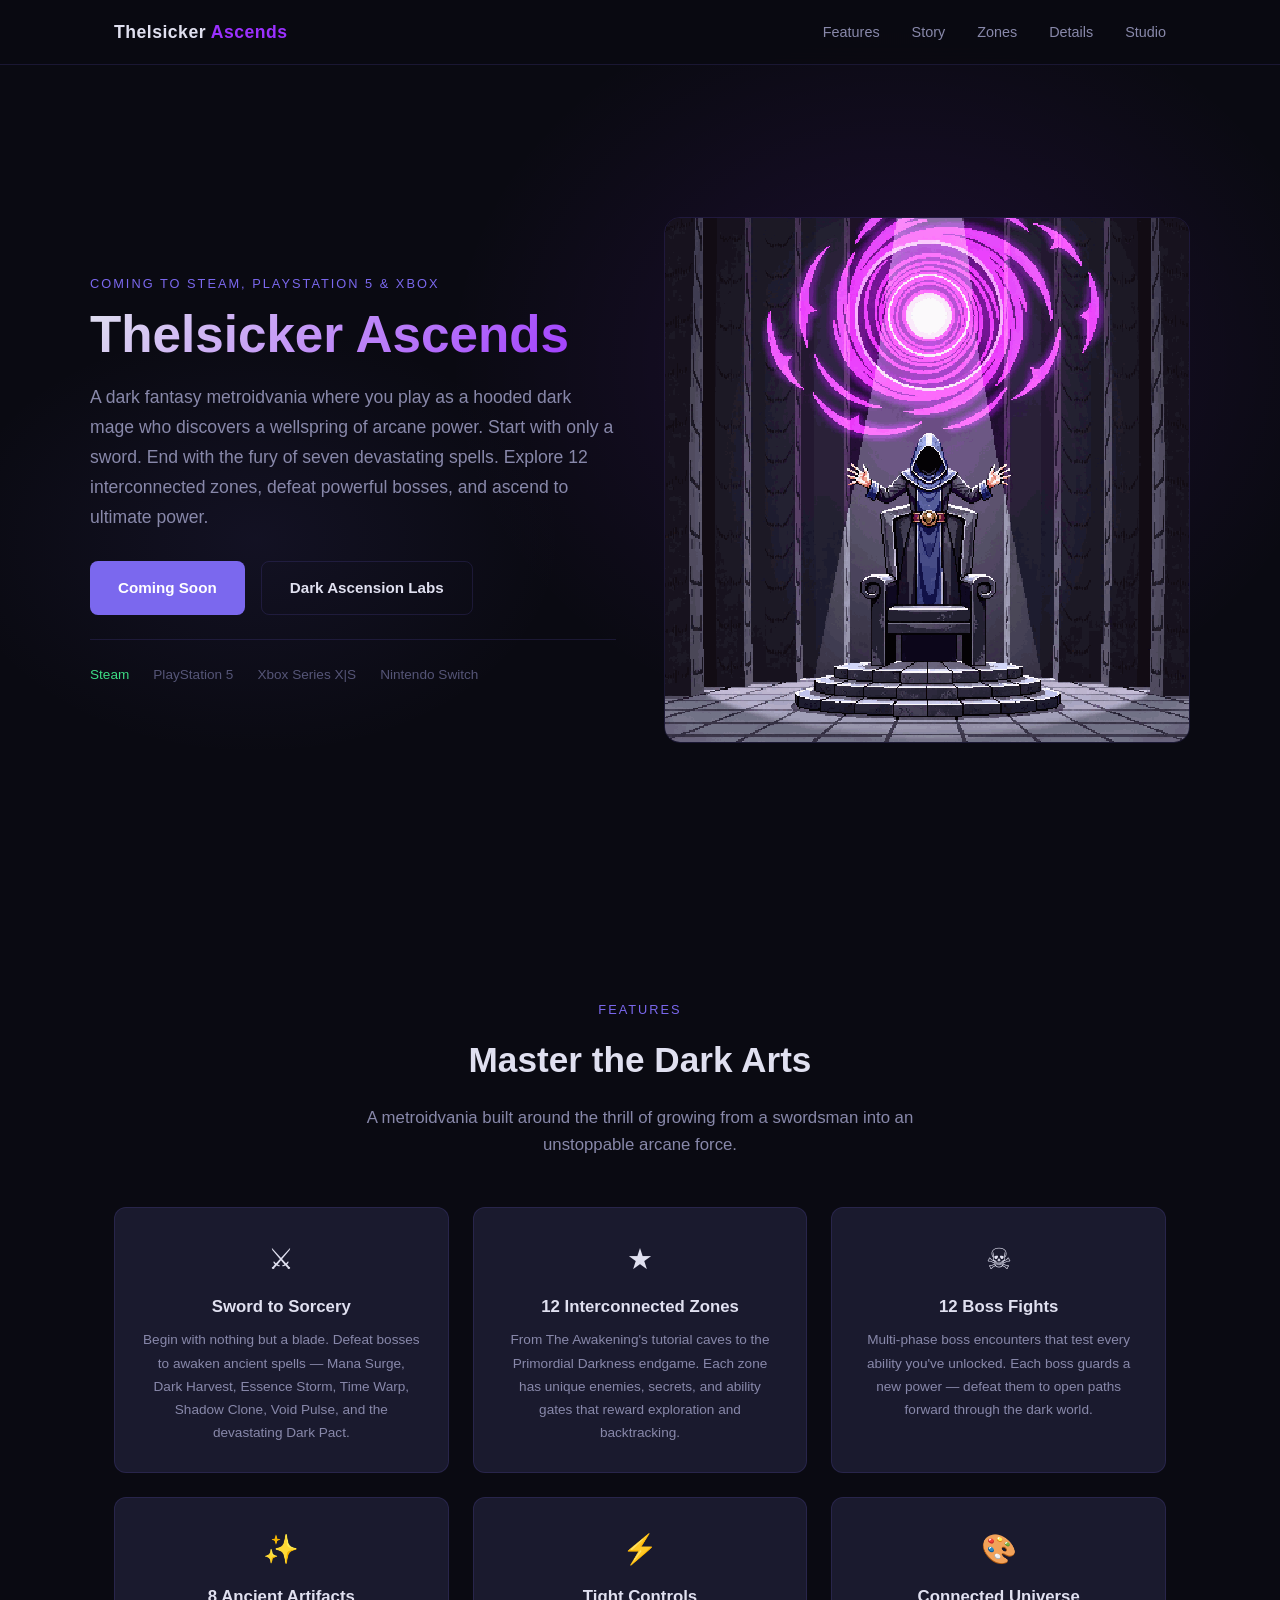
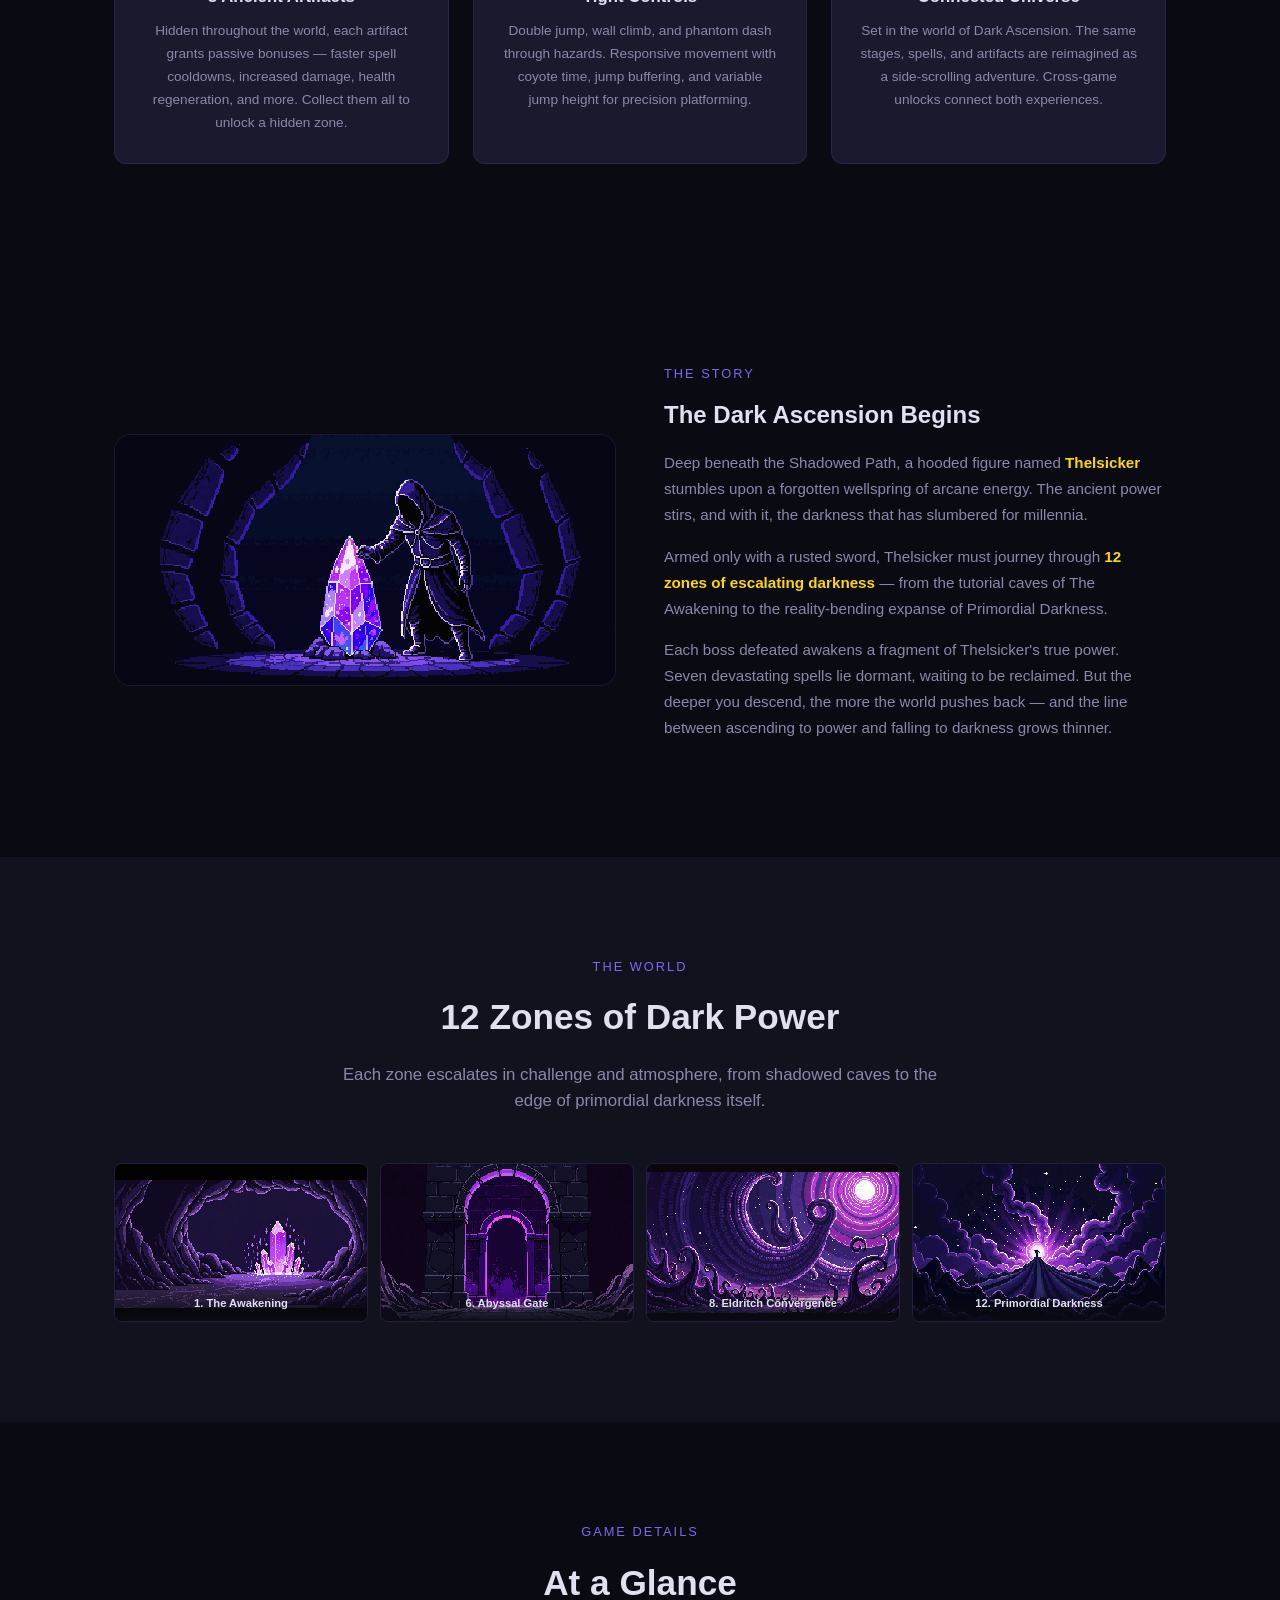
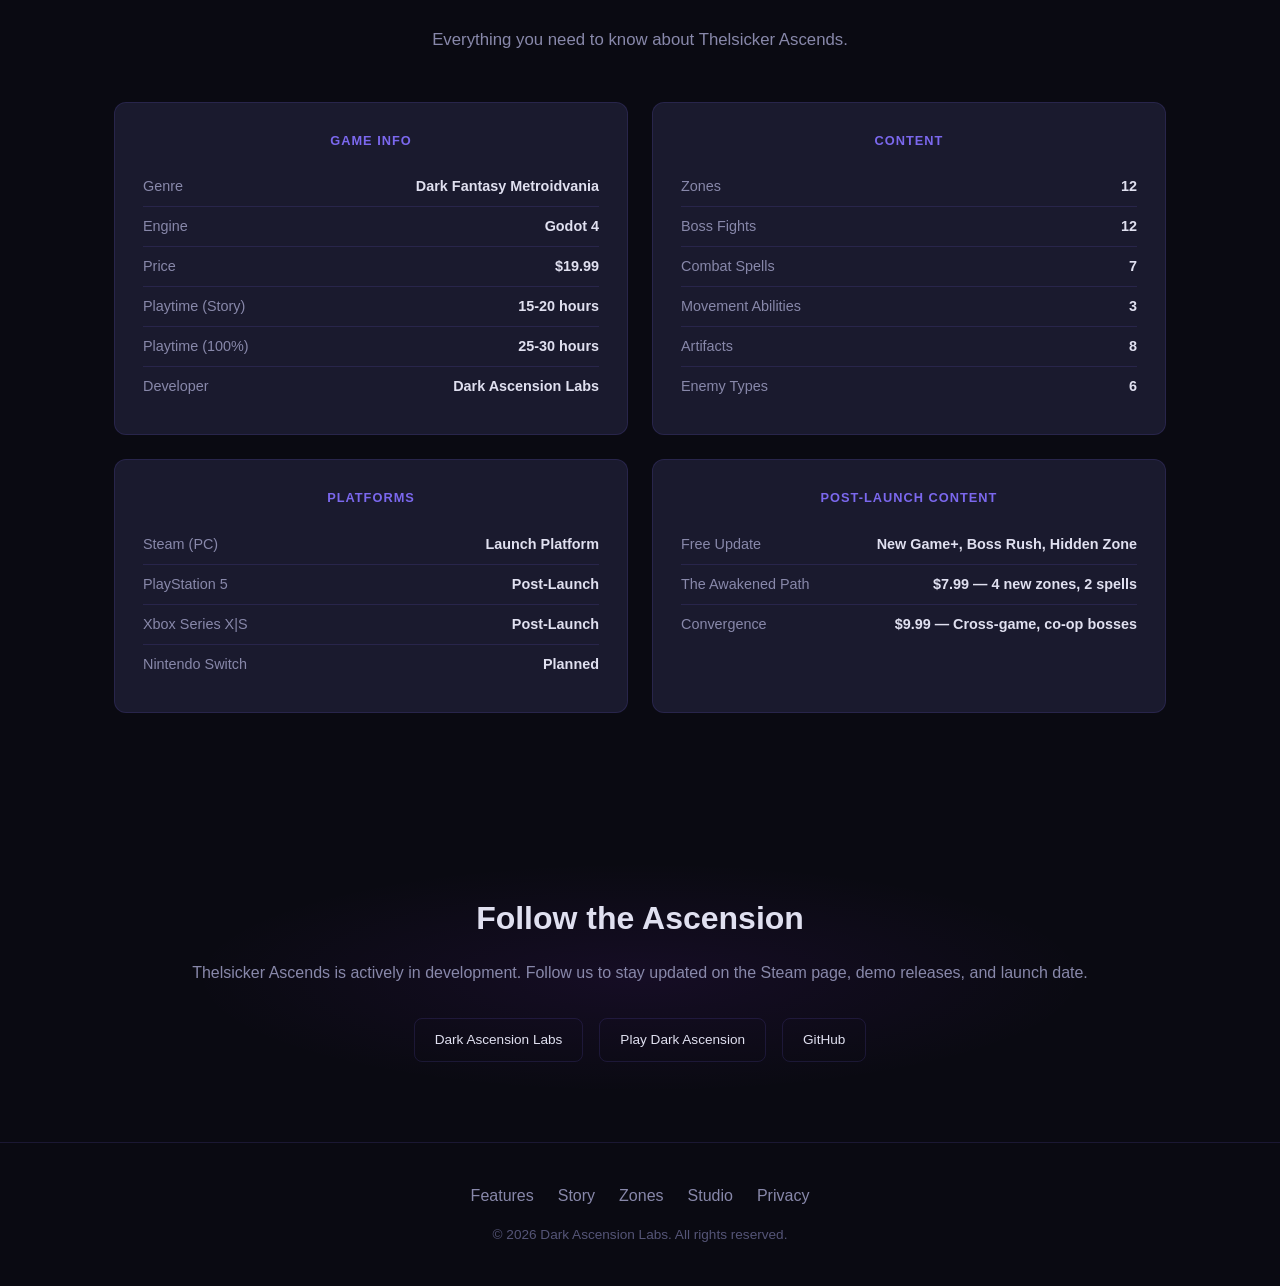
==== index.html @ cfec3125 "Launch Thelsicker Ascends game website - Standalone game site for thelsickerascends.com - Hero secti" ====
<!DOCTYPE html>
<html lang="en">
<head>
  <meta charset="UTF-8">
  <meta name="viewport" content="width=device-width, initial-scale=1.0">
  <title>Thelsicker Ascends — Dark Fantasy Metroidvania</title>
  <meta name="description" content="Thelsicker Ascends is a dark fantasy metroidvania. Play as a hooded dark mage, explore 12 interconnected zones, defeat 12 bosses, and awaken 7 devastating spells. Coming to Steam, PlayStation 5, and Xbox.">
  <meta property="og:title" content="Thelsicker Ascends — Dark Fantasy Metroidvania">
  <meta property="og:description" content="Explore 12 zones. Defeat 12 bosses. Awaken 7 dark spells. A dark fantasy metroidvania coming to Steam, PS5, and Xbox.">
  <meta property="og:image" content="images/concept/ascendant_throne_power.png">
  <meta property="og:url" content="https://thelsickerascends.com">
  <meta property="og:type" content="website">
  <meta name="twitter:card" content="summary_large_image">
  <link rel="stylesheet" href="css/style.css">
</head>
<body>

  <!-- Navigation -->
  <nav class="nav">
    <div class="container">
      <a href="#" class="nav-logo">Thelsicker <span>Ascends</span></a>
      <ul class="nav-links" id="navLinks">
        <li><a href="#features">Features</a></li>
        <li><a href="#story">Story</a></li>
        <li><a href="#zones">Zones</a></li>
        <li><a href="#details">Details</a></li>
        <li><a href="https://darkascensionlabs.com">Studio</a></li>
      </ul>
      <button class="nav-toggle" id="navToggle" aria-label="Toggle navigation">&#9776;</button>
    </div>
  </nav>

  <!-- Hero -->
  <section class="hero">
    <div class="hero-grid">
      <div class="hero-text">
        <div class="section-label">Coming to Steam, PlayStation 5 &amp; Xbox</div>
        <h1>Thelsicker Ascends</h1>
        <p>A dark fantasy metroidvania where you play as a hooded dark mage who discovers a wellspring of arcane power. Start with only a sword. End with the fury of seven devastating spells. Explore 12 interconnected zones, defeat powerful bosses, and ascend to ultimate power.</p>
        <div class="hero-buttons">
          <a href="#details" class="btn btn-primary">Coming Soon</a>
          <a href="https://darkascensionlabs.com" class="btn btn-secondary">Dark Ascension Labs</a>
        </div>
        <div class="platforms-bar">
          <span class="platform-item active">Steam</span>
          <span class="platform-item">PlayStation 5</span>
          <span class="platform-item">Xbox Series X|S</span>
          <span class="platform-item">Nintendo Switch</span>
        </div>
      </div>
      <div class="hero-image">
        <img src="images/concept/ascendant_throne_power.png" alt="Thelsicker ascending to dark power">
      </div>
    </div>
  </section>

  <!-- Features -->
  <section id="features">
    <div class="container section-center">
      <div class="section-label">Features</div>
      <h2 class="section-title">Master the Dark Arts</h2>
      <p class="section-subtitle">A metroidvania built around the thrill of growing from a swordsman into an unstoppable arcane force.</p>

      <div class="features-grid">
        <div class="feature-card">
          <div class="feature-icon">&#9876;</div>
          <h4>Sword to Sorcery</h4>
          <p>Begin with nothing but a blade. Defeat bosses to awaken ancient spells — Mana Surge, Dark Harvest, Essence Storm, Time Warp, Shadow Clone, Void Pulse, and the devastating Dark Pact.</p>
        </div>
        <div class="feature-card">
          <div class="feature-icon">&#9733;</div>
          <h4>12 Interconnected Zones</h4>
          <p>From The Awakening's tutorial caves to the Primordial Darkness endgame. Each zone has unique enemies, secrets, and ability gates that reward exploration and backtracking.</p>
        </div>
        <div class="feature-card">
          <div class="feature-icon">&#9760;</div>
          <h4>12 Boss Fights</h4>
          <p>Multi-phase boss encounters that test every ability you've unlocked. Each boss guards a new power — defeat them to open paths forward through the dark world.</p>
        </div>
        <div class="feature-card">
          <div class="feature-icon">&#10024;</div>
          <h4>8 Ancient Artifacts</h4>
          <p>Hidden throughout the world, each artifact grants passive bonuses — faster spell cooldowns, increased damage, health regeneration, and more. Collect them all to unlock a hidden zone.</p>
        </div>
        <div class="feature-card">
          <div class="feature-icon">&#9889;</div>
          <h4>Tight Controls</h4>
          <p>Double jump, wall climb, and phantom dash through hazards. Responsive movement with coyote time, jump buffering, and variable jump height for precision platforming.</p>
        </div>
        <div class="feature-card">
          <div class="feature-icon">&#127912;</div>
          <h4>Connected Universe</h4>
          <p>Set in the world of Dark Ascension. The same stages, spells, and artifacts are reimagined as a side-scrolling adventure. Cross-game unlocks connect both experiences.</p>
        </div>
      </div>
    </div>
  </section>

  <!-- Story -->
  <section id="story">
    <div class="container">
      <div class="story-grid">
        <div class="story-image">
          <img src="images/concept/ascendant_cavern_origin.png" alt="Thelsicker discovering the cavern of origin" class="pixel-art">
        </div>
        <div class="story-text">
          <div class="section-label">The Story</div>
          <h3>The Dark Ascension Begins</h3>
          <p>Deep beneath the Shadowed Path, a hooded figure named <span class="highlight">Thelsicker</span> stumbles upon a forgotten wellspring of arcane energy. The ancient power stirs, and with it, the darkness that has slumbered for millennia.</p>
          <p>Armed only with a rusted sword, Thelsicker must journey through <span class="highlight">12 zones of escalating darkness</span> — from the tutorial caves of The Awakening to the reality-bending expanse of Primordial Darkness.</p>
          <p>Each boss defeated awakens a fragment of Thelsicker's true power. Seven devastating spells lie dormant, waiting to be reclaimed. But the deeper you descend, the more the world pushes back — and the line between ascending to power and falling to darkness grows thinner.</p>
        </div>
      </div>
    </div>
  </section>

  <!-- Zones -->
  <section id="zones" class="zones-section">
    <div class="container section-center">
      <div class="section-label">The World</div>
      <h2 class="section-title">12 Zones of Dark Power</h2>
      <p class="section-subtitle">Each zone escalates in challenge and atmosphere, from shadowed caves to the edge of primordial darkness itself.</p>

      <div class="zone-gallery">
        <div class="zone-card">
          <img src="images/backgrounds/bg_01_awakening.png" alt="The Awakening">
          <div class="zone-card-overlay">1. The Awakening</div>
        </div>
        <div class="zone-card">
          <img src="images/backgrounds/bg_06_abyssal_gate.png" alt="Abyssal Gate">
          <div class="zone-card-overlay">6. Abyssal Gate</div>
        </div>
        <div class="zone-card">
          <img src="images/backgrounds/bg_08_eldritch_convergence.png" alt="Eldritch Convergence">
          <div class="zone-card-overlay">8. Eldritch Convergence</div>
        </div>
        <div class="zone-card">
          <img src="images/backgrounds/bg_12_primordial_darkness.png" alt="Primordial Darkness">
          <div class="zone-card-overlay">12. Primordial Darkness</div>
        </div>
      </div>
    </div>
  </section>

  <!-- Game Details -->
  <section id="details">
    <div class="container section-center">
      <div class="section-label">Game Details</div>
      <h2 class="section-title">At a Glance</h2>
      <p class="section-subtitle">Everything you need to know about Thelsicker Ascends.</p>

      <div class="specs-grid">
        <div class="spec-group">
          <h4>Game Info</h4>
          <ul class="spec-list">
            <li>Genre <span>Dark Fantasy Metroidvania</span></li>
            <li>Engine <span>Godot 4</span></li>
            <li>Price <span>$19.99</span></li>
            <li>Playtime (Story) <span>15-20 hours</span></li>
            <li>Playtime (100%) <span>25-30 hours</span></li>
            <li>Developer <span>Dark Ascension Labs</span></li>
          </ul>
        </div>
        <div class="spec-group">
          <h4>Content</h4>
          <ul class="spec-list">
            <li>Zones <span>12</span></li>
            <li>Boss Fights <span>12</span></li>
            <li>Combat Spells <span>7</span></li>
            <li>Movement Abilities <span>3</span></li>
            <li>Artifacts <span>8</span></li>
            <li>Enemy Types <span>6</span></li>
          </ul>
        </div>
        <div class="spec-group">
          <h4>Platforms</h4>
          <ul class="spec-list">
            <li>Steam (PC) <span>Launch Platform</span></li>
            <li>PlayStation 5 <span>Post-Launch</span></li>
            <li>Xbox Series X|S <span>Post-Launch</span></li>
            <li>Nintendo Switch <span>Planned</span></li>
          </ul>
        </div>
        <div class="spec-group">
          <h4>Post-Launch Content</h4>
          <ul class="spec-list">
            <li>Free Update <span>New Game+, Boss Rush, Hidden Zone</span></li>
            <li>The Awakened Path <span>$7.99 — 4 new zones, 2 spells</span></li>
            <li>Convergence <span>$9.99 — Cross-game, co-op bosses</span></li>
          </ul>
        </div>
      </div>
    </div>
  </section>

  <!-- CTA -->
  <section class="cta-section">
    <div class="container">
      <div class="cta-content">
        <h2>Follow the Ascension</h2>
        <p>Thelsicker Ascends is actively in development. Follow us to stay updated on the Steam page, demo releases, and launch date.</p>
        <div class="social-links">
          <a href="https://darkascensionlabs.com" class="social-link">Dark Ascension Labs</a>
          <a href="https://darkascension.app" class="social-link">Play Dark Ascension</a>
          <a href="https://github.com/mikejamescalvert" class="social-link">GitHub</a>
        </div>
      </div>
    </div>
  </section>

  <!-- Footer -->
  <footer class="footer">
    <div class="container">
      <div class="footer-links">
        <a href="#features">Features</a>
        <a href="#story">Story</a>
        <a href="#zones">Zones</a>
        <a href="https://darkascensionlabs.com">Studio</a>
        <a href="https://darkascension.app/privacy.html">Privacy</a>
      </div>
      <p>&copy; 2026 Dark Ascension Labs. All rights reserved.</p>
    </div>
  </footer>

  <script>
    document.getElementById('navToggle').addEventListener('click', function() {
      document.getElementById('navLinks').classList.toggle('active');
    });
    document.querySelectorAll('.nav-links a').forEach(function(link) {
      link.addEventListener('click', function() {
        document.getElementById('navLinks').classList.remove('active');
      });
    });
  </script>

</body>
</html>
---- css/style.css ----
/* Thelsicker Ascends — Game Website */

:root {
  --bg-darkest: #0a0a12;
  --bg-dark: #12121f;
  --bg-panel: #1a1a2e;
  --bg-card: #1e1e35;
  --accent-purple: #7b68ee;
  --accent-violet: #9b30ff;
  --accent-blue: #4a6cf7;
  --accent-gold: #ffd700;
  --accent-green: #3ddc84;
  --accent-cyan: #00d4ff;
  --text-primary: #e0e0f0;
  --text-secondary: #8888aa;
  --text-muted: #555577;
  --border-subtle: rgba(123, 104, 238, 0.15);
  --glow-purple: rgba(123, 104, 238, 0.3);
  --glow-gold: rgba(255, 215, 0, 0.2);
}

* {
  margin: 0;
  padding: 0;
  box-sizing: border-box;
}

html {
  scroll-behavior: smooth;
}

body {
  font-family: 'Segoe UI', -apple-system, BlinkMacSystemFont, 'Helvetica Neue', Arial, sans-serif;
  background: var(--bg-darkest);
  color: var(--text-primary);
  line-height: 1.6;
  overflow-x: hidden;
}

.container {
  max-width: 1100px;
  margin: 0 auto;
  padding: 0 24px;
}

/* Navigation */
.nav {
  position: fixed;
  top: 0;
  left: 0;
  right: 0;
  z-index: 100;
  background: rgba(10, 10, 18, 0.92);
  backdrop-filter: blur(12px);
  border-bottom: 1px solid var(--border-subtle);
}

.nav .container {
  display: flex;
  justify-content: space-between;
  align-items: center;
  height: 64px;
}

.nav-logo {
  font-size: 1.1rem;
  font-weight: 700;
  color: var(--text-primary);
  text-decoration: none;
  letter-spacing: 0.5px;
}

.nav-logo span {
  color: var(--accent-violet);
}

.nav-links {
  display: flex;
  gap: 32px;
  list-style: none;
}

.nav-links a {
  color: var(--text-secondary);
  text-decoration: none;
  font-size: 0.9rem;
  font-weight: 500;
  transition: color 0.2s;
}

.nav-links a:hover {
  color: var(--accent-purple);
}

.nav-toggle {
  display: none;
  background: none;
  border: none;
  color: var(--text-primary);
  font-size: 1.5rem;
  cursor: pointer;
}

/* Buttons */
.btn {
  display: inline-flex;
  align-items: center;
  gap: 8px;
  padding: 14px 28px;
  border-radius: 8px;
  font-size: 0.95rem;
  font-weight: 600;
  text-decoration: none;
  transition: all 0.2s;
  cursor: pointer;
  border: none;
}

.btn-primary {
  background: var(--accent-purple);
  color: #fff;
}

.btn-primary:hover {
  background: #6a58dd;
  transform: translateY(-2px);
  box-shadow: 0 8px 24px var(--glow-purple);
}

.btn-secondary {
  background: transparent;
  color: var(--text-primary);
  border: 1px solid var(--border-subtle);
}

.btn-secondary:hover {
  border-color: var(--accent-purple);
  color: var(--accent-purple);
  transform: translateY(-2px);
}

/* Section Base */
section {
  padding: 100px 0;
}

.section-label {
  font-size: 0.8rem;
  text-transform: uppercase;
  letter-spacing: 2px;
  color: var(--accent-purple);
  margin-bottom: 12px;
}

.section-title {
  font-size: 2.2rem;
  font-weight: 700;
  margin-bottom: 16px;
}

.section-subtitle {
  font-size: 1.05rem;
  color: var(--text-secondary);
  max-width: 600px;
  margin-bottom: 48px;
}

.section-center {
  text-align: center;
}

.section-center .section-subtitle {
  margin-left: auto;
  margin-right: auto;
}

/* Hero */
.hero {
  min-height: 100vh;
  display: flex;
  align-items: center;
  padding: 120px 24px 60px;
  position: relative;
  overflow: hidden;
}

.hero::before {
  content: '';
  position: absolute;
  inset: 0;
  background:
    radial-gradient(ellipse 50% 60% at 70% 40%, rgba(155, 48, 255, 0.12) 0%, transparent 70%),
    radial-gradient(ellipse 40% 40% at 20% 60%, rgba(123, 104, 238, 0.08) 0%, transparent 60%);
  pointer-events: none;
}

.hero-grid {
  display: grid;
  grid-template-columns: 1fr 1fr;
  gap: 48px;
  align-items: center;
  max-width: 1100px;
  margin: 0 auto;
  position: relative;
  z-index: 1;
}

.hero-text h1 {
  font-size: 3.2rem;
  font-weight: 800;
  line-height: 1.1;
  margin-bottom: 20px;
  background: linear-gradient(135deg, var(--text-primary), var(--accent-violet));
  -webkit-background-clip: text;
  -webkit-text-fill-color: transparent;
  background-clip: text;
}

.hero-text p {
  color: var(--text-secondary);
  font-size: 1.1rem;
  margin-bottom: 28px;
  line-height: 1.7;
}

.hero-buttons {
  display: flex;
  gap: 16px;
  flex-wrap: wrap;
}

.hero-image {
  border-radius: 16px;
  overflow: hidden;
  border: 1px solid var(--border-subtle);
}

.hero-image img {
  width: 100%;
  display: block;
  image-rendering: pixelated;
}

.platforms-bar {
  display: flex;
  gap: 24px;
  align-items: center;
  margin-top: 24px;
  padding-top: 24px;
  border-top: 1px solid var(--border-subtle);
}

.platform-item {
  font-size: 0.85rem;
  color: var(--text-muted);
  font-weight: 500;
}

.platform-item.active {
  color: var(--accent-green);
}

/* Features */
.features-grid {
  display: grid;
  grid-template-columns: repeat(3, 1fr);
  gap: 24px;
  margin-top: 48px;
}

.feature-card {
  background: var(--bg-panel);
  border: 1px solid var(--border-subtle);
  border-radius: 12px;
  padding: 28px;
  transition: transform 0.2s, box-shadow 0.2s;
}

.feature-card:hover {
  transform: translateY(-3px);
  box-shadow: 0 8px 24px rgba(123, 104, 238, 0.1);
}

.feature-icon {
  font-size: 1.8rem;
  margin-bottom: 12px;
}

.feature-card h4 {
  font-size: 1.05rem;
  margin-bottom: 8px;
}

.feature-card p {
  font-size: 0.85rem;
  color: var(--text-secondary);
  line-height: 1.7;
}

/* Zone Gallery */
.zones-section {
  background: var(--bg-dark);
}

.zone-gallery {
  display: grid;
  grid-template-columns: repeat(4, 1fr);
  gap: 12px;
  margin-top: 48px;
}

.zone-card {
  border-radius: 8px;
  overflow: hidden;
  position: relative;
  aspect-ratio: 16/10;
  border: 1px solid var(--border-subtle);
  transition: transform 0.2s;
}

.zone-card:hover {
  transform: scale(1.03);
}

.zone-card img {
  width: 100%;
  height: 100%;
  object-fit: cover;
  display: block;
  image-rendering: pixelated;
}

.zone-card-overlay {
  position: absolute;
  bottom: 0;
  left: 0;
  right: 0;
  padding: 8px 12px;
  background: linear-gradient(transparent, rgba(10, 10, 18, 0.9));
  font-size: 0.7rem;
  font-weight: 600;
  color: var(--text-primary);
}

/* Lore / Story Section */
.story-grid {
  display: grid;
  grid-template-columns: 1fr 1fr;
  gap: 48px;
  align-items: center;
}

.story-image {
  border-radius: 16px;
  overflow: hidden;
  border: 1px solid var(--border-subtle);
}

.story-image img {
  width: 100%;
  display: block;
  image-rendering: pixelated;
}

.story-text h3 {
  font-size: 1.5rem;
  margin-bottom: 16px;
}

.story-text p {
  color: var(--text-secondary);
  margin-bottom: 16px;
  font-size: 0.95rem;
  line-height: 1.7;
}

.story-text .highlight {
  color: var(--accent-gold);
  font-weight: 600;
}

/* Specs */
.specs-grid {
  display: grid;
  grid-template-columns: repeat(2, 1fr);
  gap: 24px;
  margin-top: 48px;
}

.spec-group {
  background: var(--bg-panel);
  border: 1px solid var(--border-subtle);
  border-radius: 12px;
  padding: 28px;
}

.spec-group h4 {
  font-size: 0.8rem;
  text-transform: uppercase;
  letter-spacing: 1px;
  color: var(--accent-purple);
  margin-bottom: 16px;
}

.spec-list {
  list-style: none;
}

.spec-list li {
  padding: 8px 0;
  border-bottom: 1px solid var(--border-subtle);
  font-size: 0.9rem;
  color: var(--text-secondary);
  display: flex;
  justify-content: space-between;
}

.spec-list li:last-child {
  border-bottom: none;
}

.spec-list li span {
  color: var(--text-primary);
  font-weight: 600;
}

/* CTA */
.cta-section {
  text-align: center;
  padding: 80px 0;
  position: relative;
}

.cta-section::before {
  content: '';
  position: absolute;
  inset: 0;
  background: radial-gradient(ellipse 50% 50% at 50% 50%, rgba(155, 48, 255, 0.08) 0%, transparent 70%);
  pointer-events: none;
}

.cta-content {
  position: relative;
  z-index: 1;
}

.cta-content h2 {
  font-size: 2rem;
  margin-bottom: 16px;
}

.cta-content p {
  color: var(--text-secondary);
  margin-bottom: 32px;
  font-size: 1rem;
}

.social-links {
  display: flex;
  gap: 16px;
  justify-content: center;
  flex-wrap: wrap;
}

.social-link {
  display: inline-flex;
  align-items: center;
  gap: 8px;
  padding: 10px 20px;
  border-radius: 8px;
  border: 1px solid var(--border-subtle);
  color: var(--text-primary);
  text-decoration: none;
  font-size: 0.85rem;
  font-weight: 500;
  transition: all 0.2s;
}

.social-link:hover {
  border-color: var(--accent-purple);
  color: var(--accent-purple);
  transform: translateY(-2px);
}

/* Footer */
.footer {
  border-top: 1px solid var(--border-subtle);
  padding: 40px 0;
  text-align: center;
}

.footer p {
  font-size: 0.85rem;
  color: var(--text-muted);
}

.footer a {
  color: var(--text-secondary);
  text-decoration: none;
}

.footer a:hover {
  color: var(--accent-purple);
}

.footer-links {
  display: flex;
  gap: 24px;
  justify-content: center;
  margin-bottom: 16px;
}

.pixel-art {
  image-rendering: pixelated;
  image-rendering: -moz-crisp-edges;
  image-rendering: crisp-edges;
}

/* Responsive */
@media (max-width: 900px) {
  .hero-grid,
  .story-grid {
    grid-template-columns: 1fr;
  }

  .hero-text h1 {
    font-size: 2.4rem;
  }

  .features-grid {
    grid-template-columns: 1fr 1fr;
  }

  .zone-gallery {
    grid-template-columns: repeat(2, 1fr);
  }

  .specs-grid {
    grid-template-columns: 1fr;
  }
}

@media (max-width: 768px) {
  .nav-links {
    display: none;
  }

  .nav-links.active {
    display: flex;
    flex-direction: column;
    position: absolute;
    top: 64px;
    left: 0;
    right: 0;
    background: rgba(10, 10, 18, 0.98);
    padding: 24px;
    gap: 20px;
    border-bottom: 1px solid var(--border-subtle);
  }

  .nav-toggle {
    display: block;
  }

  .hero-text h1 {
    font-size: 2rem;
  }

  section {
    padding: 60px 0;
  }
}

@media (max-width: 480px) {
  .hero-buttons {
    flex-direction: column;
  }

  .btn {
    width: 100%;
    justify-content: center;
  }

  .features-grid {
    grid-template-columns: 1fr;
  }

  .platforms-bar {
    flex-wrap: wrap;
    gap: 12px;
  }
}
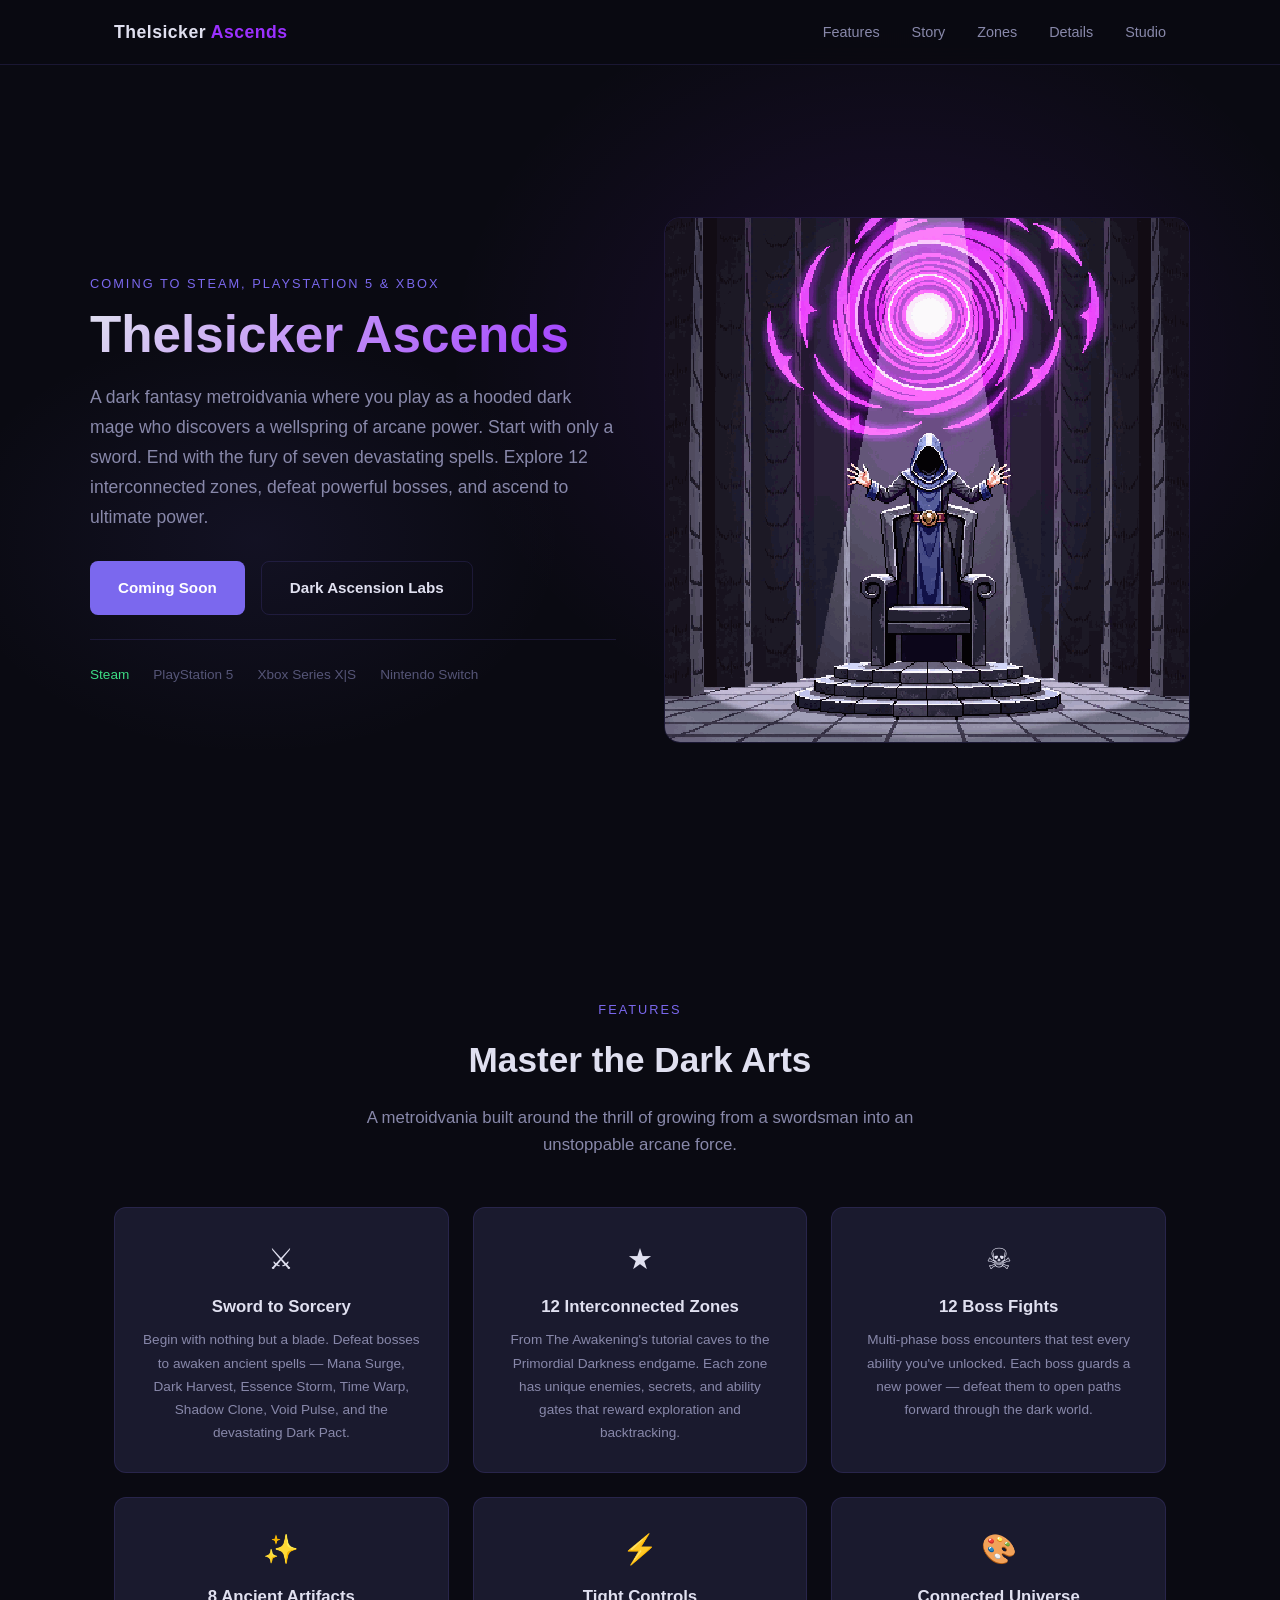
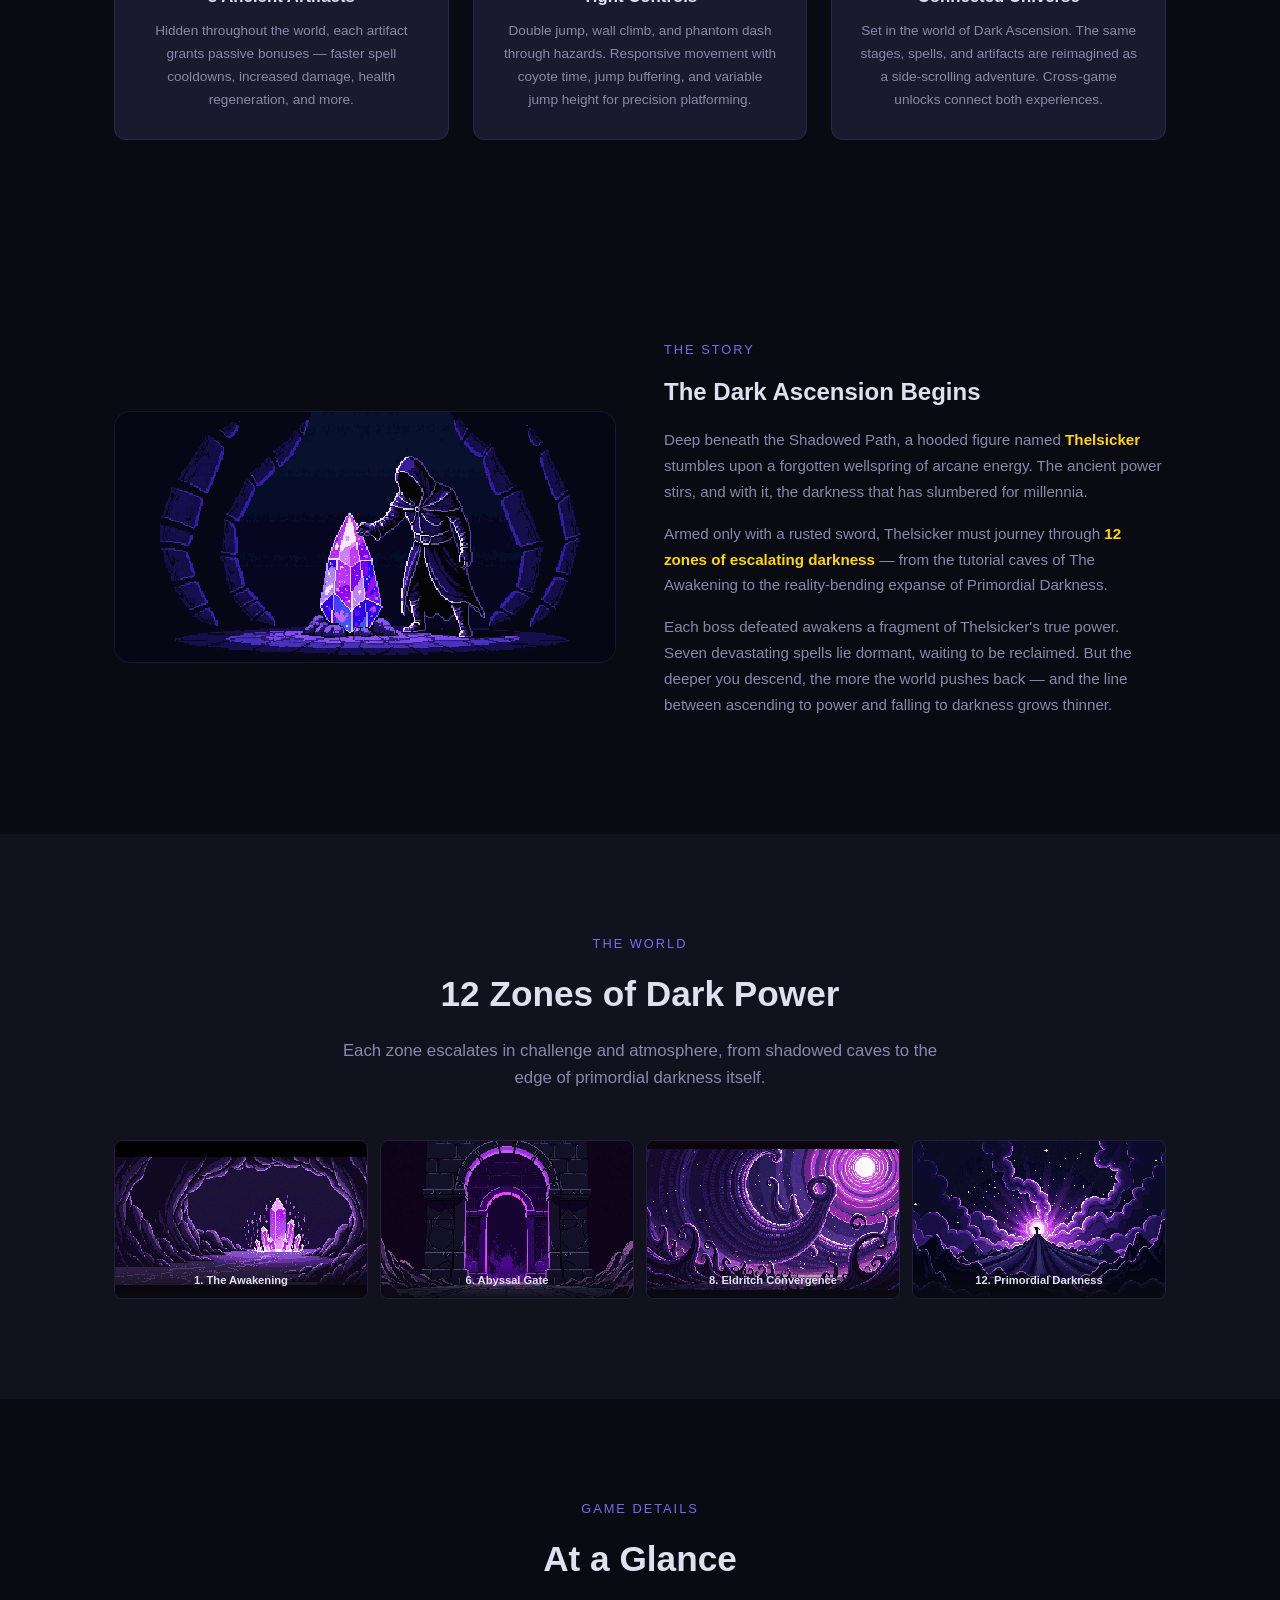
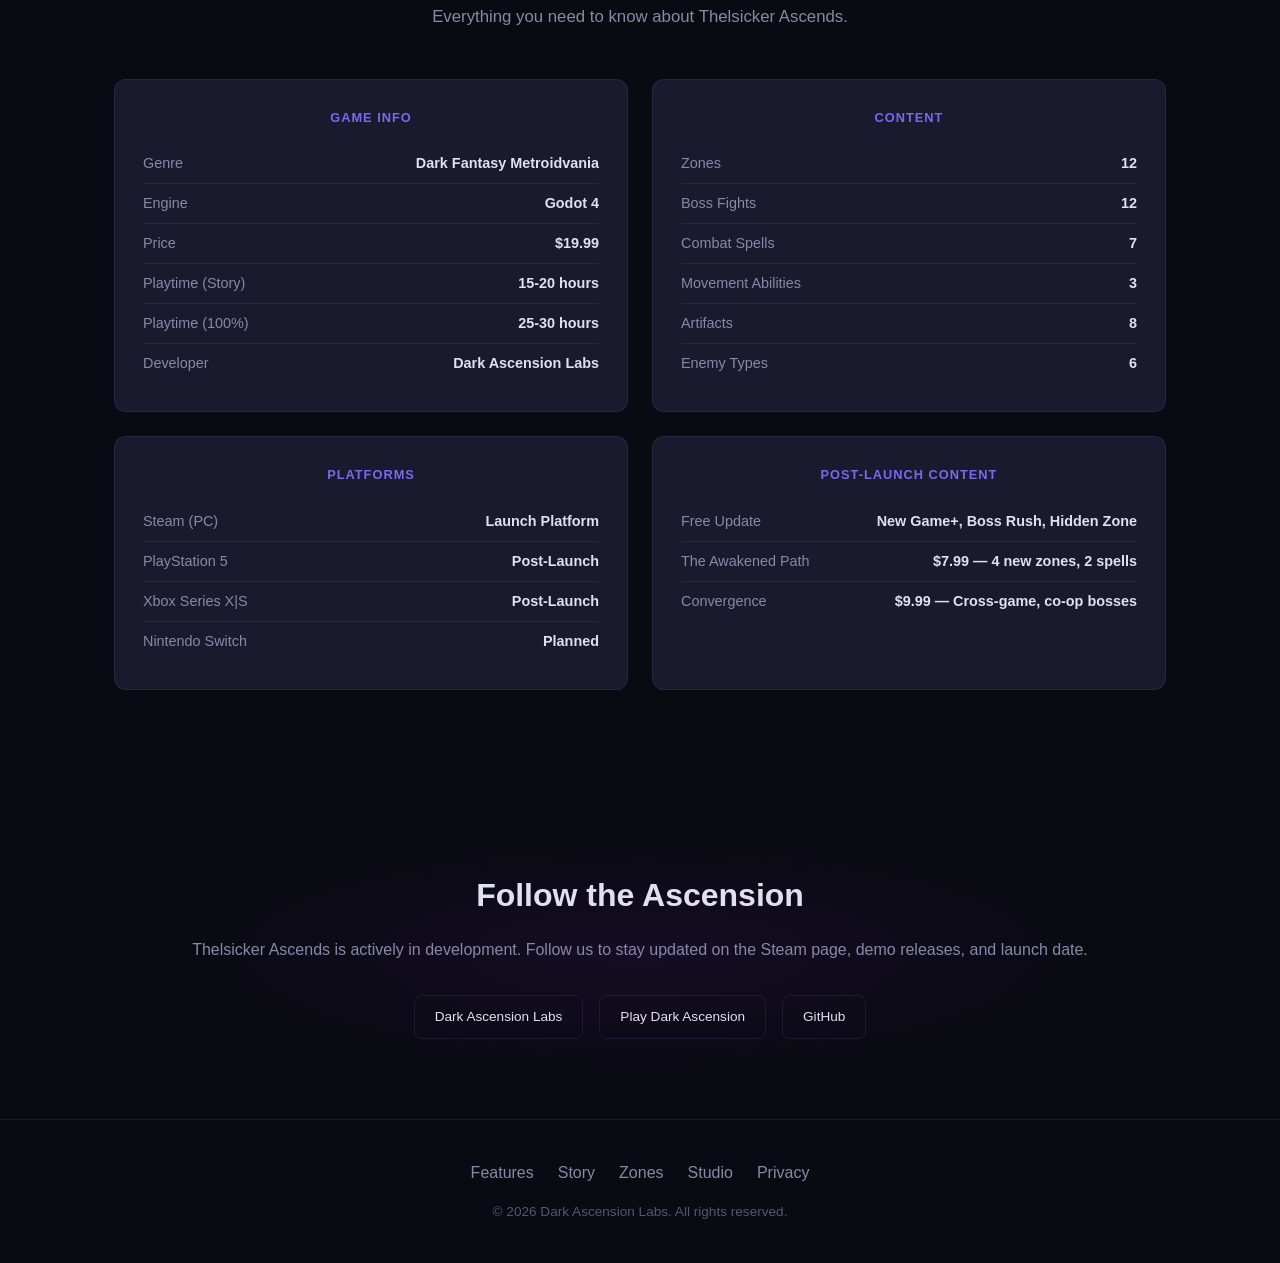
==== commit ee612d18: "Align artifact description with studio site Co-Authored-By: Claude Opus 4.6 <noreply@anthropic.com>" ====
--- a/index.html
+++ b/index.html
@@ -80,7 +80,7 @@
         <div class="feature-card">
           <div class="feature-icon">&#10024;</div>
           <h4>8 Ancient Artifacts</h4>
-          <p>Hidden throughout the world, each artifact grants passive bonuses — faster spell cooldowns, increased damage, health regeneration, and more. Collect them all to unlock a hidden zone.</p>
+          <p>Hidden throughout the world, each artifact grants passive bonuses — faster spell cooldowns, increased damage, health regeneration, and more.</p>
         </div>
         <div class="feature-card">
           <div class="feature-icon">&#9889;</div>
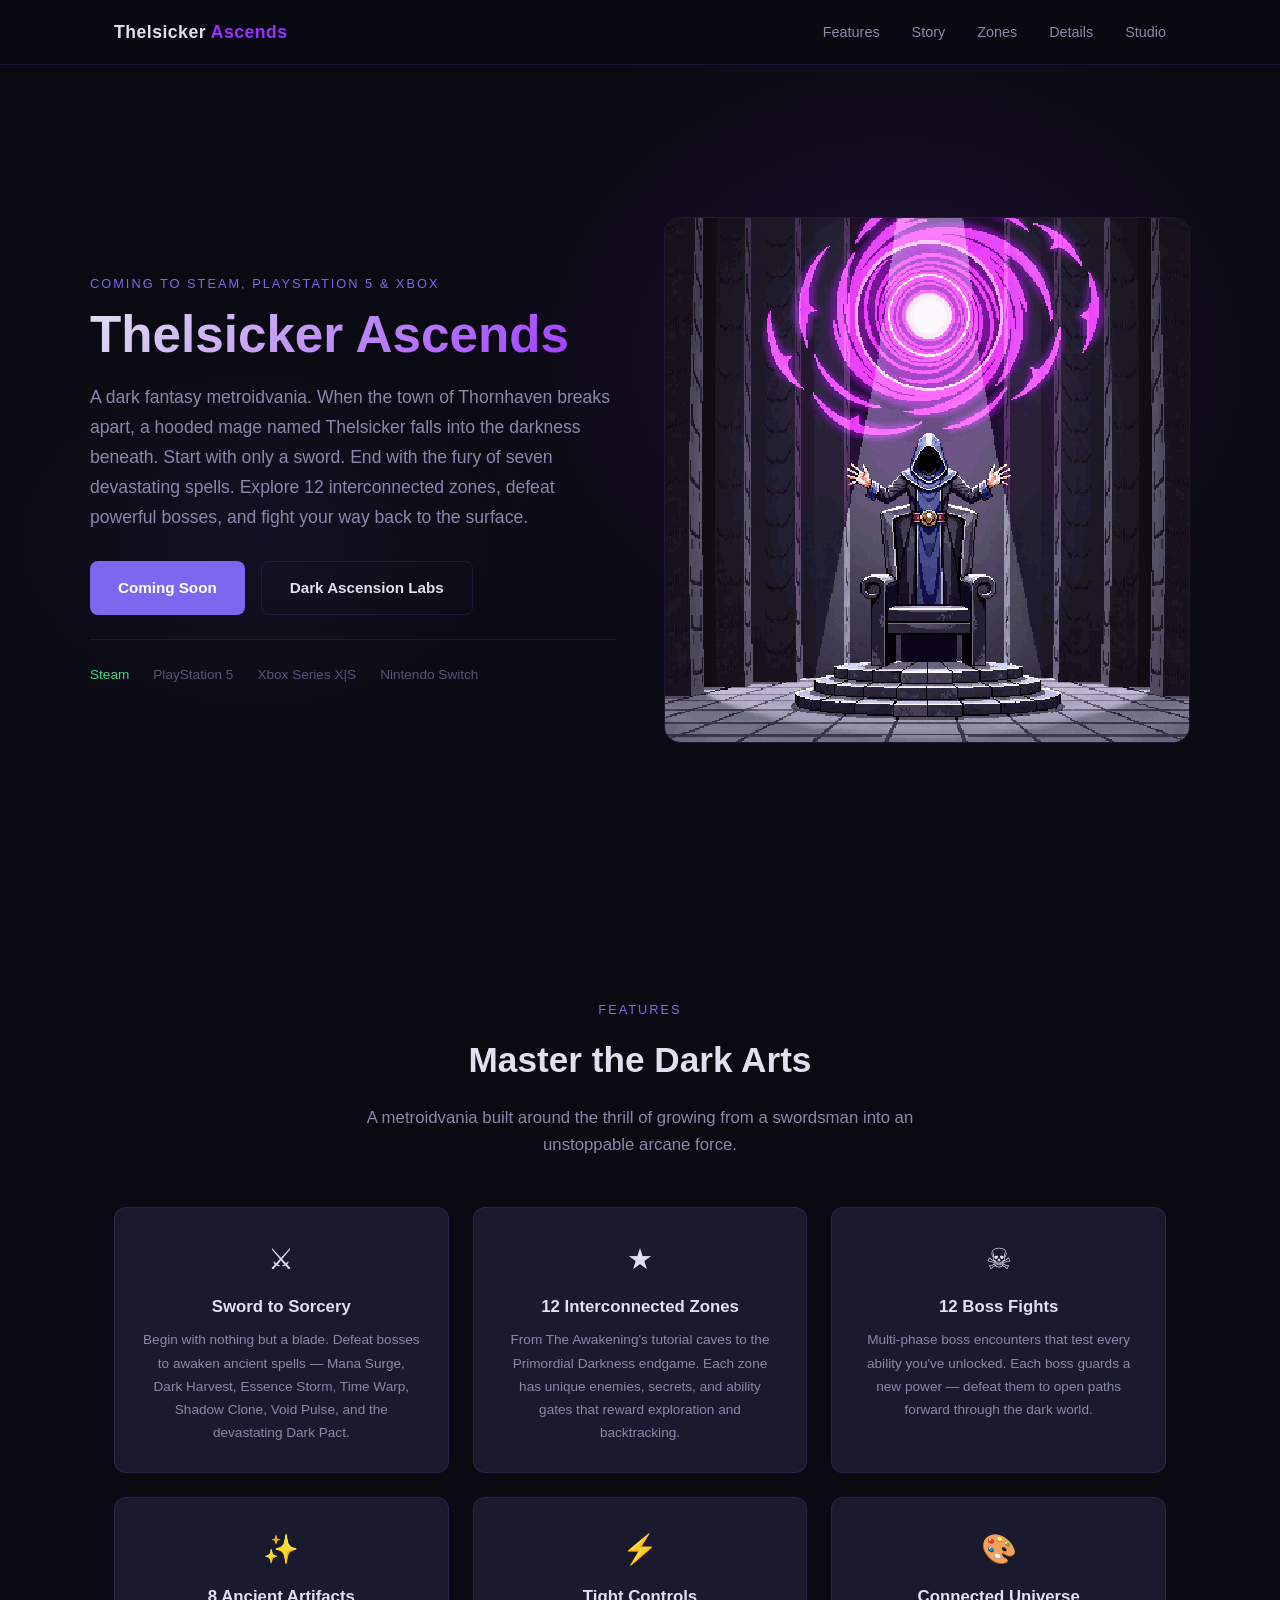
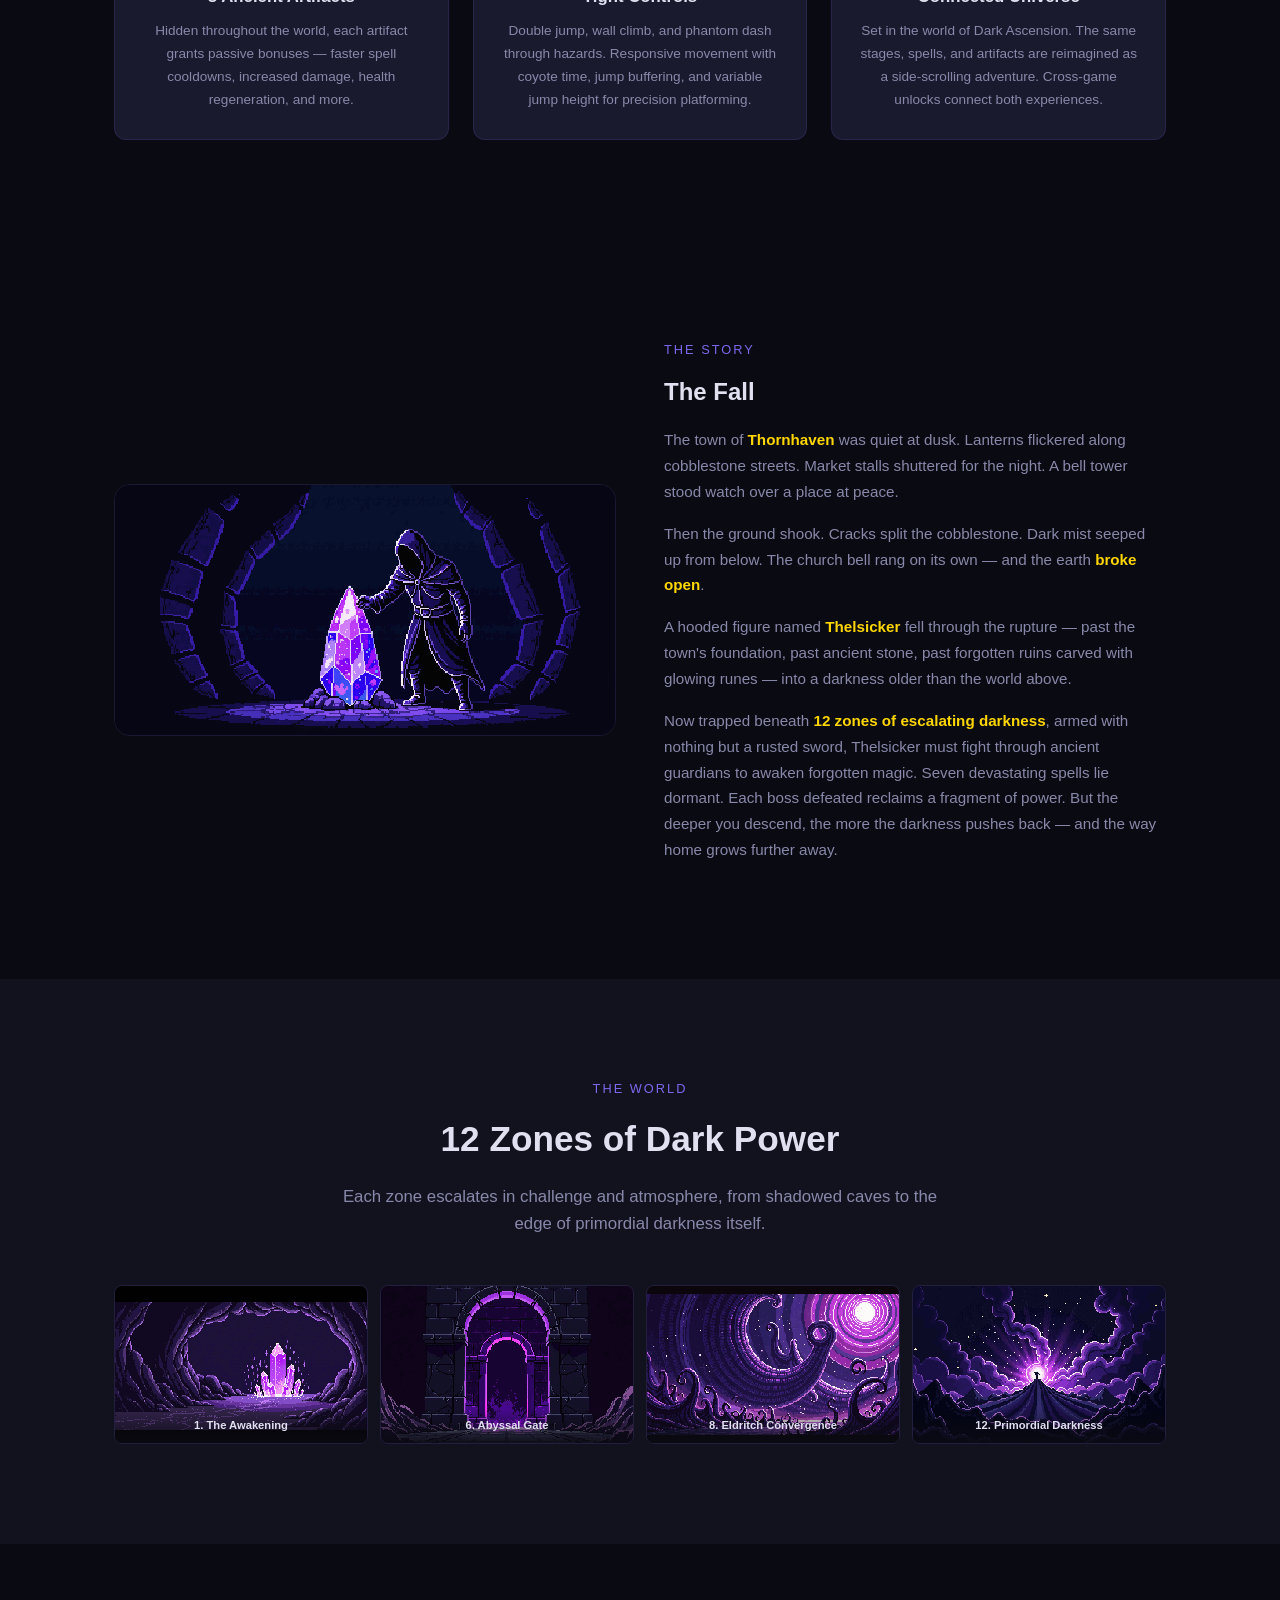
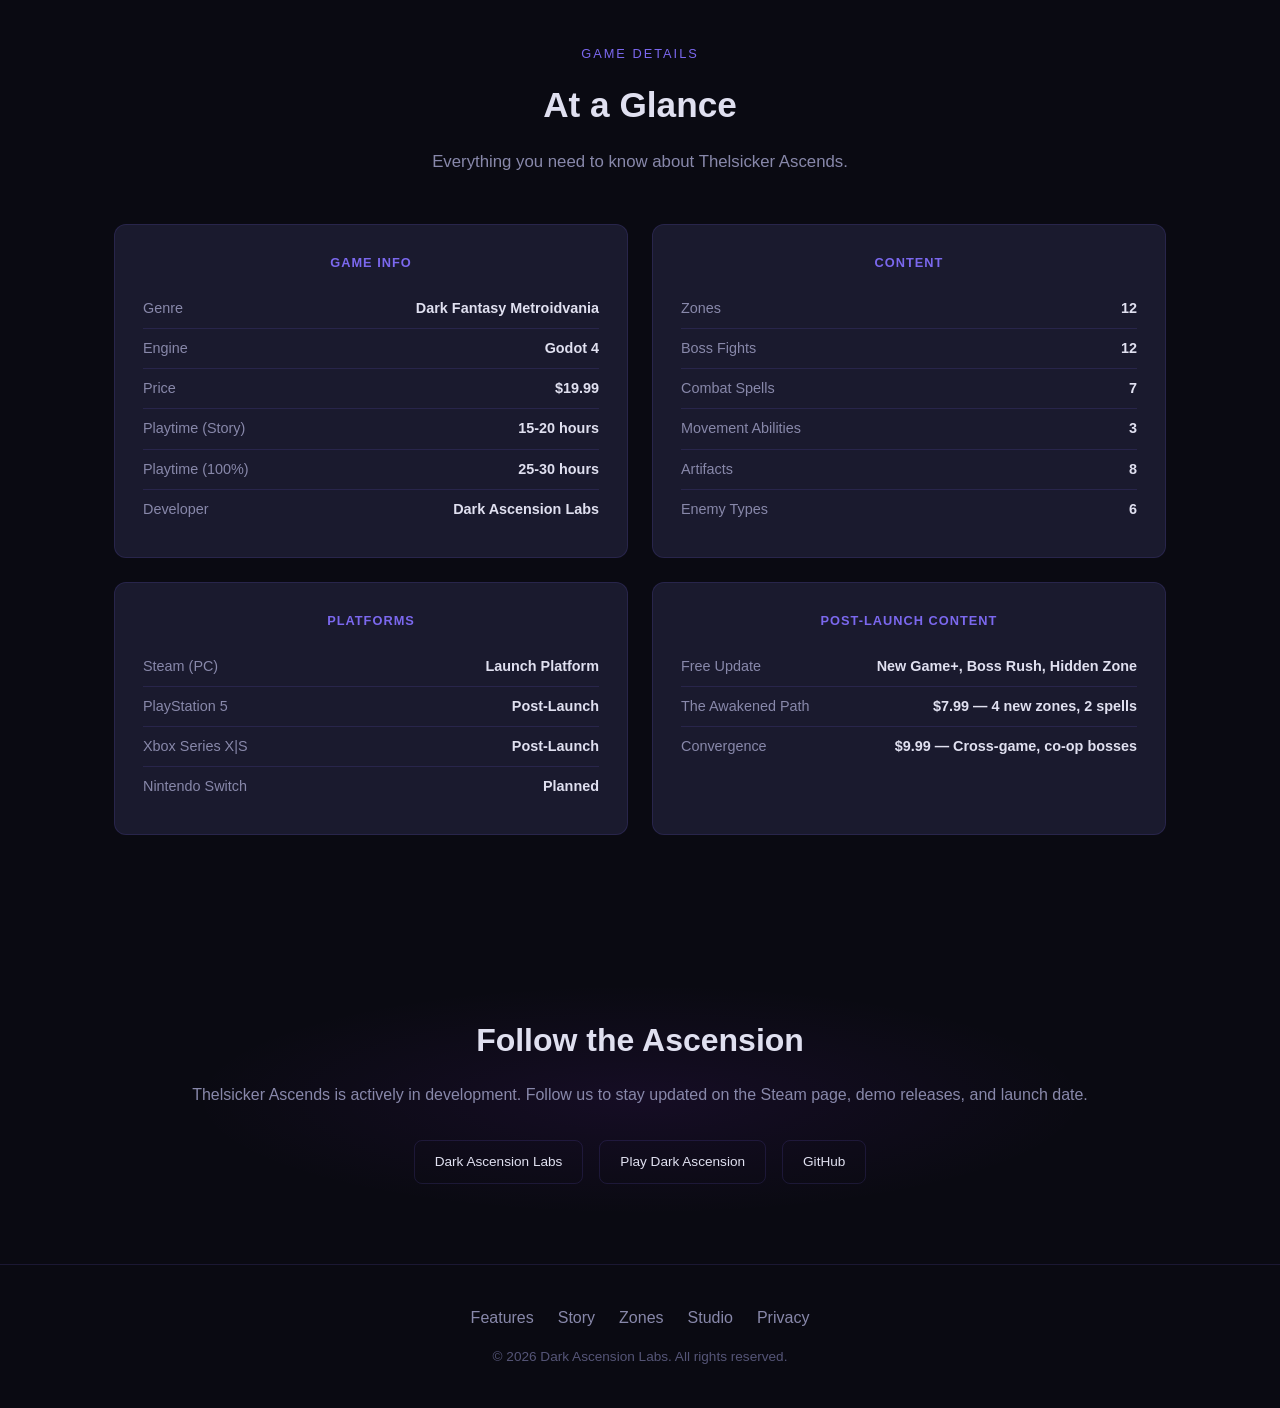
==== commit 9b896594: "Update story section with "The Fall" intro narrative - Rewrite Story section: Thornhaven's destructi" ====
--- a/index.html
+++ b/index.html
@@ -4,9 +4,9 @@
   <meta charset="UTF-8">
   <meta name="viewport" content="width=device-width, initial-scale=1.0">
   <title>Thelsicker Ascends — Dark Fantasy Metroidvania</title>
-  <meta name="description" content="Thelsicker Ascends is a dark fantasy metroidvania. Play as a hooded dark mage, explore 12 interconnected zones, defeat 12 bosses, and awaken 7 devastating spells. Coming to Steam, PlayStation 5, and Xbox.">
+  <meta name="description" content="Thelsicker Ascends is a dark fantasy metroidvania. When the town of Thornhaven breaks apart, a hooded mage falls into the darkness beneath. Explore 12 zones, defeat 12 bosses, and awaken 7 devastating spells. Coming to Steam, PlayStation 5, and Xbox.">
   <meta property="og:title" content="Thelsicker Ascends — Dark Fantasy Metroidvania">
-  <meta property="og:description" content="Explore 12 zones. Defeat 12 bosses. Awaken 7 dark spells. A dark fantasy metroidvania coming to Steam, PS5, and Xbox.">
+  <meta property="og:description" content="When Thornhaven falls, a hooded mage descends into darkness. Explore 12 zones, defeat 12 bosses, awaken 7 dark spells. Coming to Steam, PS5, and Xbox.">
   <meta property="og:image" content="images/concept/ascendant_throne_power.png">
   <meta property="og:url" content="https://thelsickerascends.com">
   <meta property="og:type" content="website">
@@ -36,7 +36,7 @@
       <div class="hero-text">
         <div class="section-label">Coming to Steam, PlayStation 5 &amp; Xbox</div>
         <h1>Thelsicker Ascends</h1>
-        <p>A dark fantasy metroidvania where you play as a hooded dark mage who discovers a wellspring of arcane power. Start with only a sword. End with the fury of seven devastating spells. Explore 12 interconnected zones, defeat powerful bosses, and ascend to ultimate power.</p>
+        <p>A dark fantasy metroidvania. When the town of Thornhaven breaks apart, a hooded mage named Thelsicker falls into the darkness beneath. Start with only a sword. End with the fury of seven devastating spells. Explore 12 interconnected zones, defeat powerful bosses, and fight your way back to the surface.</p>
         <div class="hero-buttons">
           <a href="#details" class="btn btn-primary">Coming Soon</a>
           <a href="https://darkascensionlabs.com" class="btn btn-secondary">Dark Ascension Labs</a>
@@ -96,19 +96,20 @@
     </div>
   </section>
 
-  <!-- Story -->
+  <!-- Story: The Fall -->
   <section id="story">
     <div class="container">
       <div class="story-grid">
         <div class="story-image">
-          <img src="images/concept/ascendant_cavern_origin.png" alt="Thelsicker discovering the cavern of origin" class="pixel-art">
+          <img src="images/concept/ascendant_cavern_origin.png" alt="Thelsicker falling into the depths beneath Thornhaven" class="pixel-art">
         </div>
         <div class="story-text">
           <div class="section-label">The Story</div>
-          <h3>The Dark Ascension Begins</h3>
-          <p>Deep beneath the Shadowed Path, a hooded figure named <span class="highlight">Thelsicker</span> stumbles upon a forgotten wellspring of arcane energy. The ancient power stirs, and with it, the darkness that has slumbered for millennia.</p>
-          <p>Armed only with a rusted sword, Thelsicker must journey through <span class="highlight">12 zones of escalating darkness</span> — from the tutorial caves of The Awakening to the reality-bending expanse of Primordial Darkness.</p>
-          <p>Each boss defeated awakens a fragment of Thelsicker's true power. Seven devastating spells lie dormant, waiting to be reclaimed. But the deeper you descend, the more the world pushes back — and the line between ascending to power and falling to darkness grows thinner.</p>
+          <h3>The Fall</h3>
+          <p>The town of <span class="highlight">Thornhaven</span> was quiet at dusk. Lanterns flickered along cobblestone streets. Market stalls shuttered for the night. A bell tower stood watch over a place at peace.</p>
+          <p>Then the ground shook. Cracks split the cobblestone. Dark mist seeped up from below. The church bell rang on its own — and the earth <span class="highlight">broke open</span>.</p>
+          <p>A hooded figure named <span class="highlight">Thelsicker</span> fell through the rupture — past the town's foundation, past ancient stone, past forgotten ruins carved with glowing runes — into a darkness older than the world above.</p>
+          <p>Now trapped beneath <span class="highlight">12 zones of escalating darkness</span>, armed with nothing but a rusted sword, Thelsicker must fight through ancient guardians to awaken forgotten magic. Seven devastating spells lie dormant. Each boss defeated reclaims a fragment of power. But the deeper you descend, the more the darkness pushes back — and the way home grows further away.</p>
         </div>
       </div>
     </div>
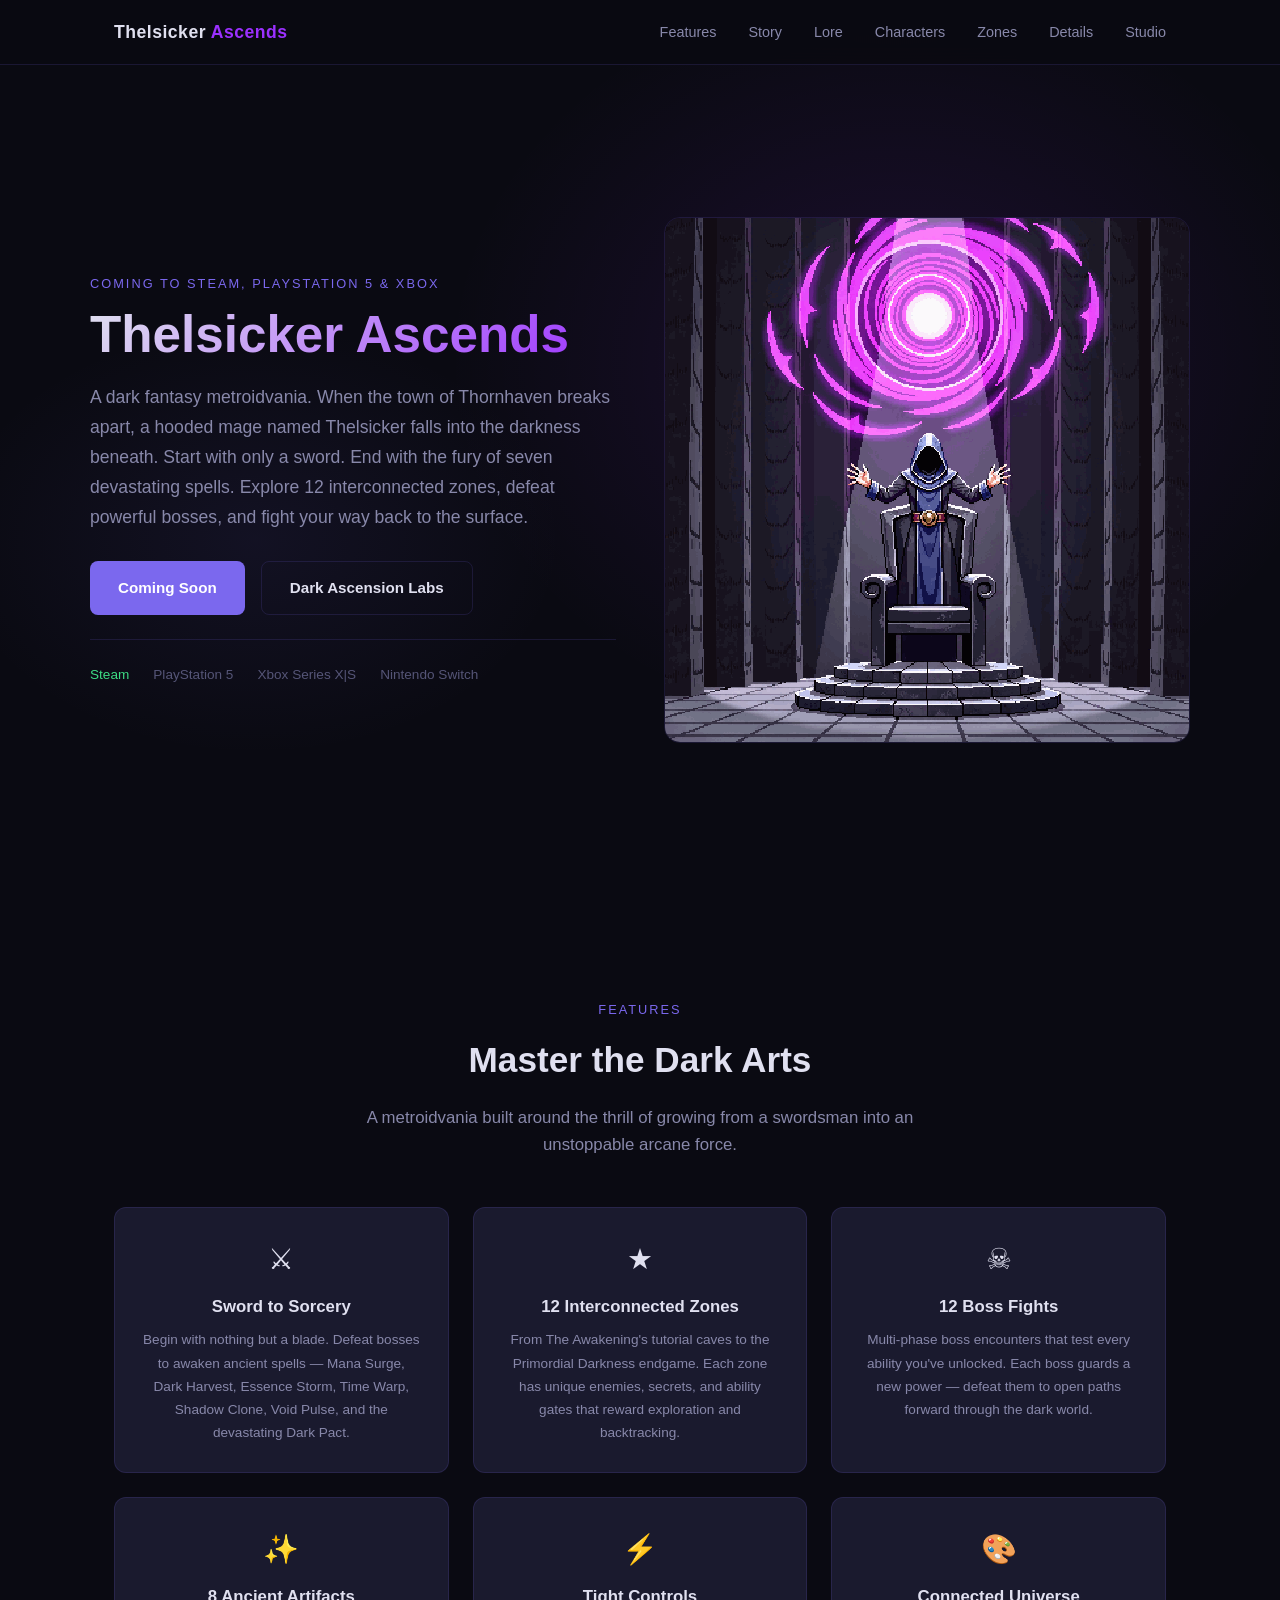
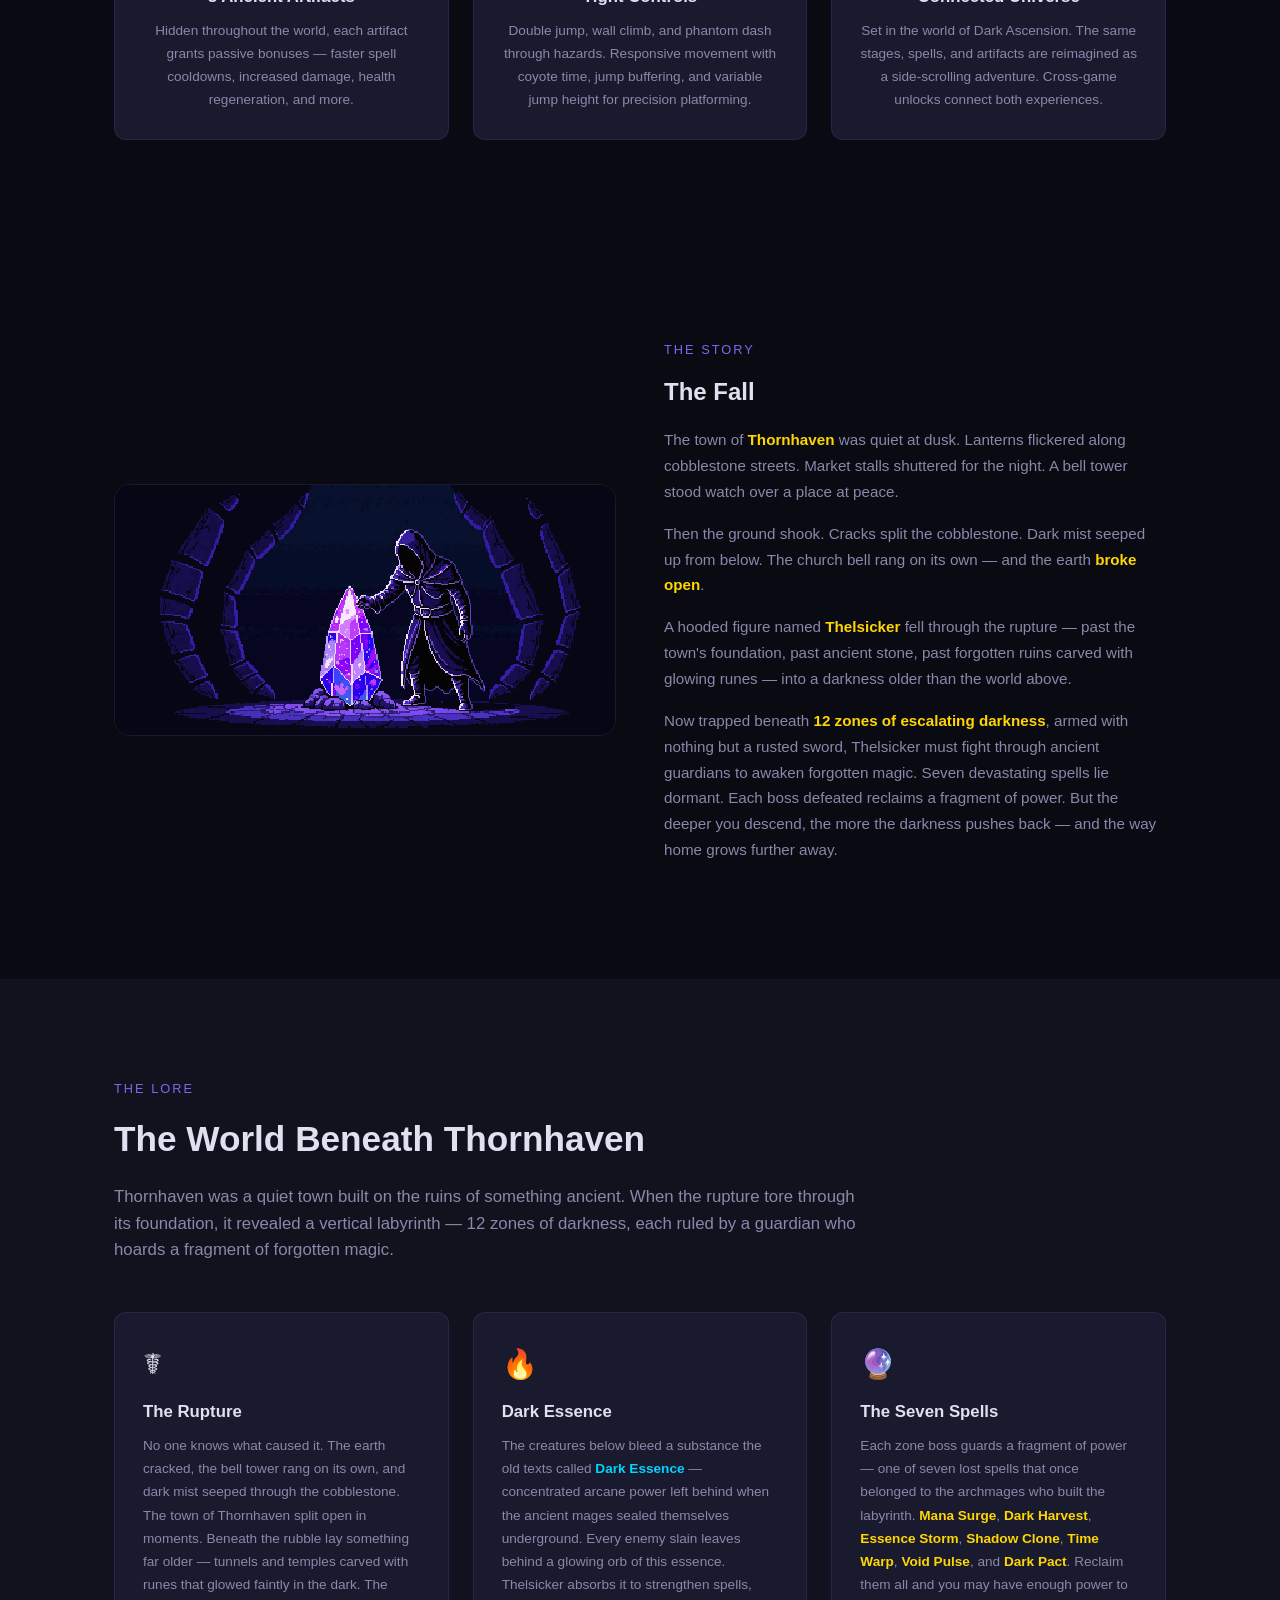
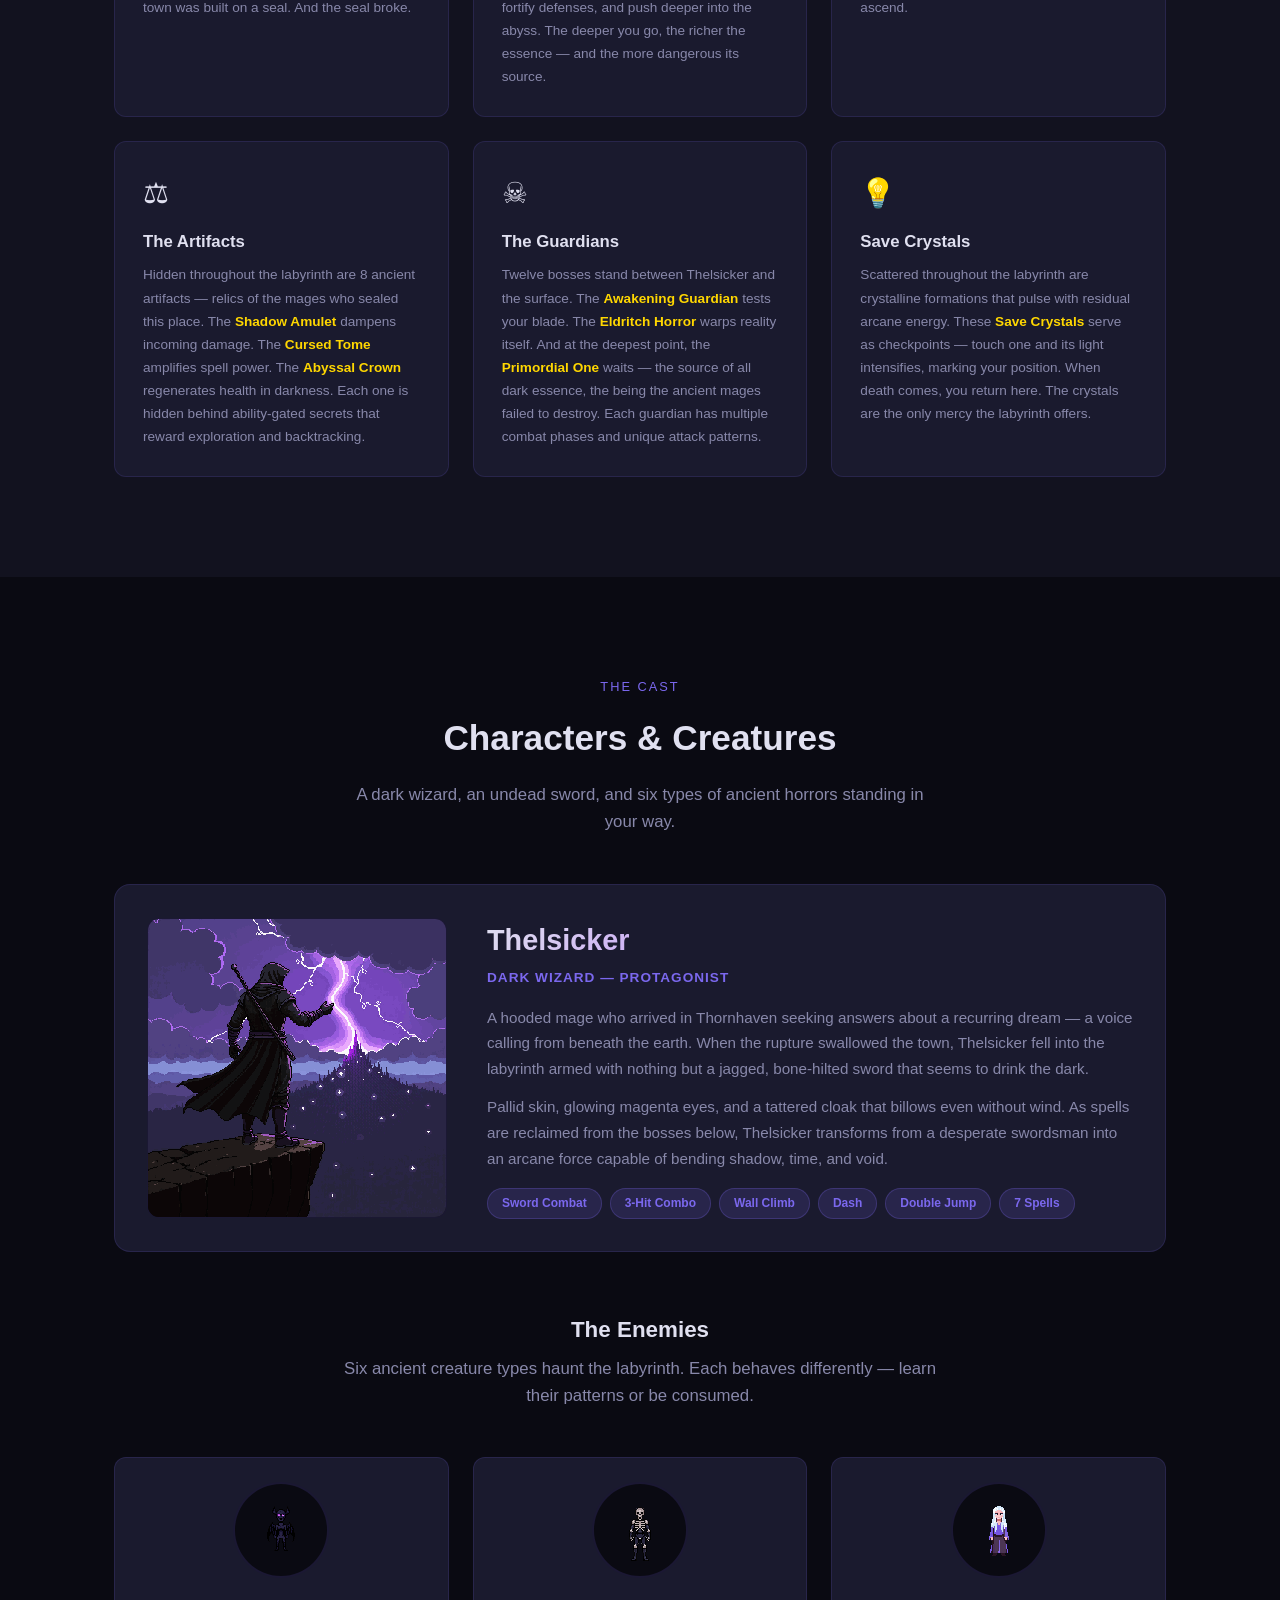
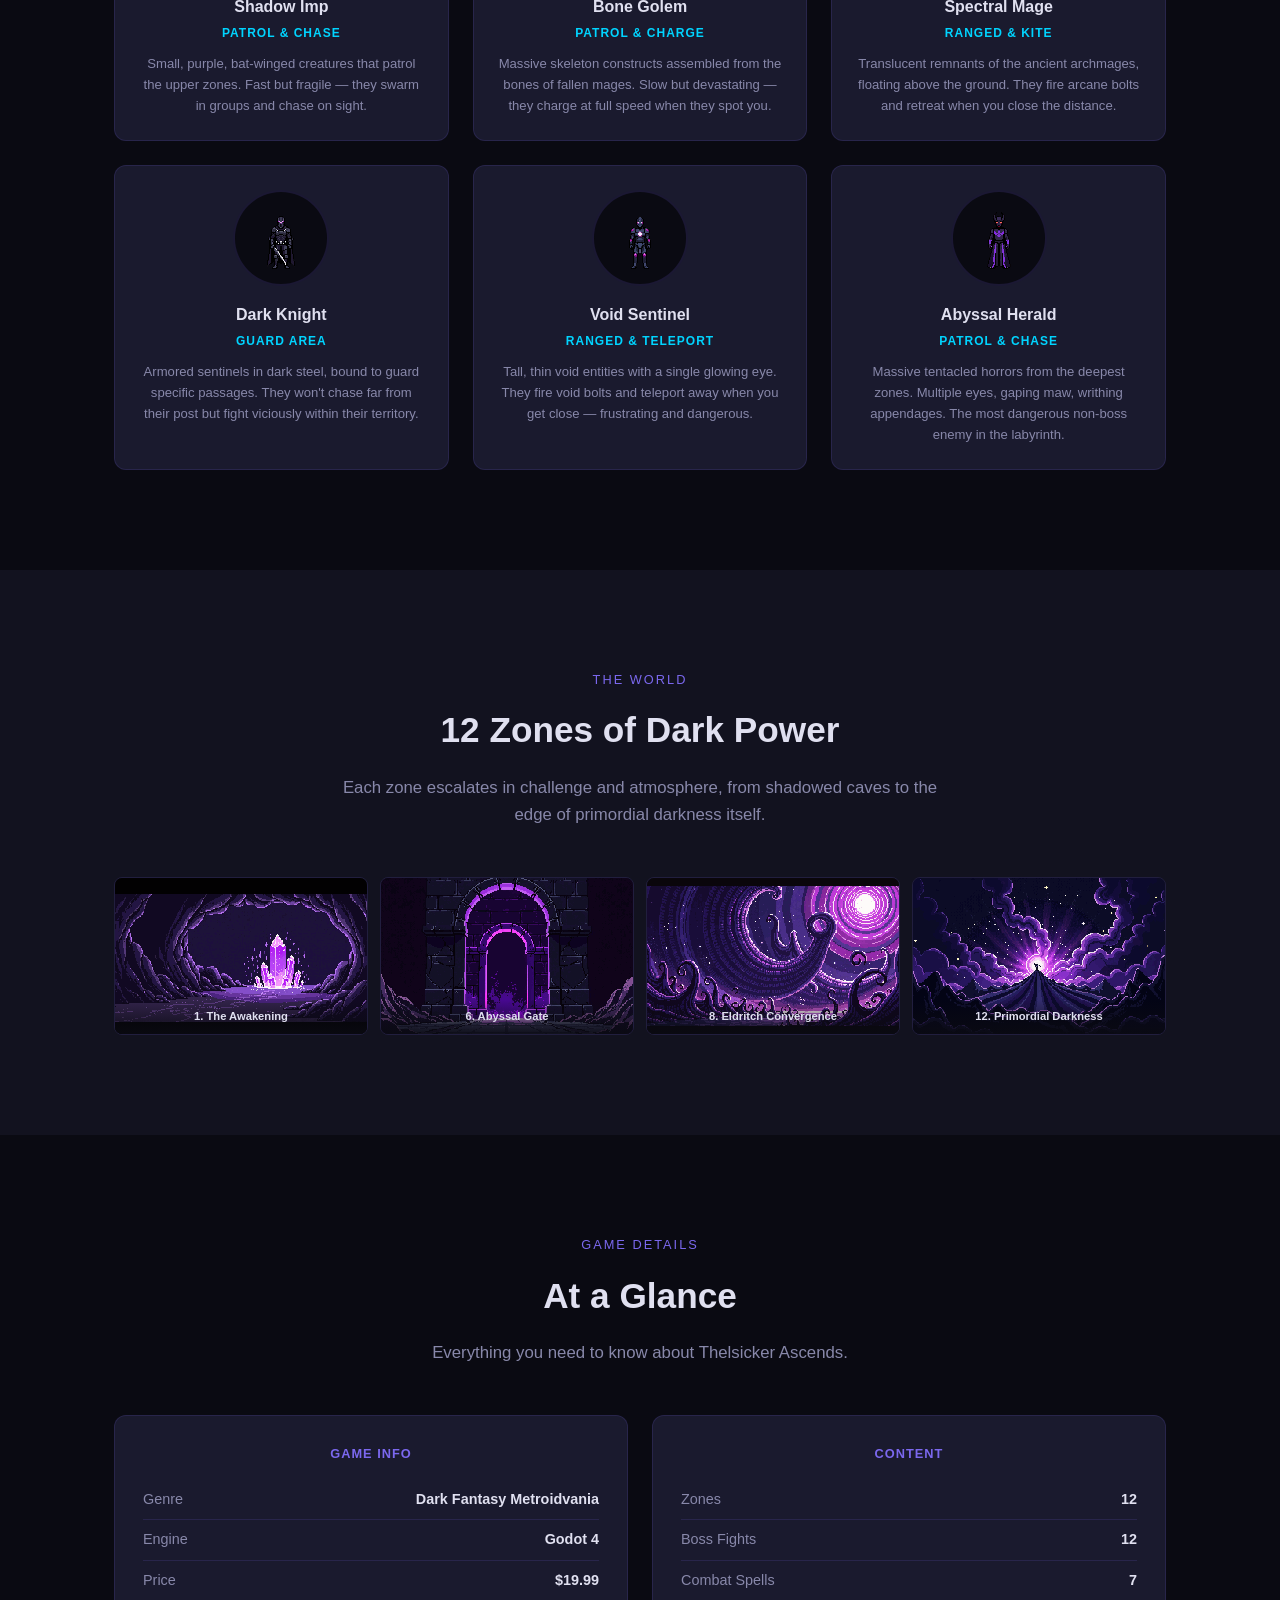
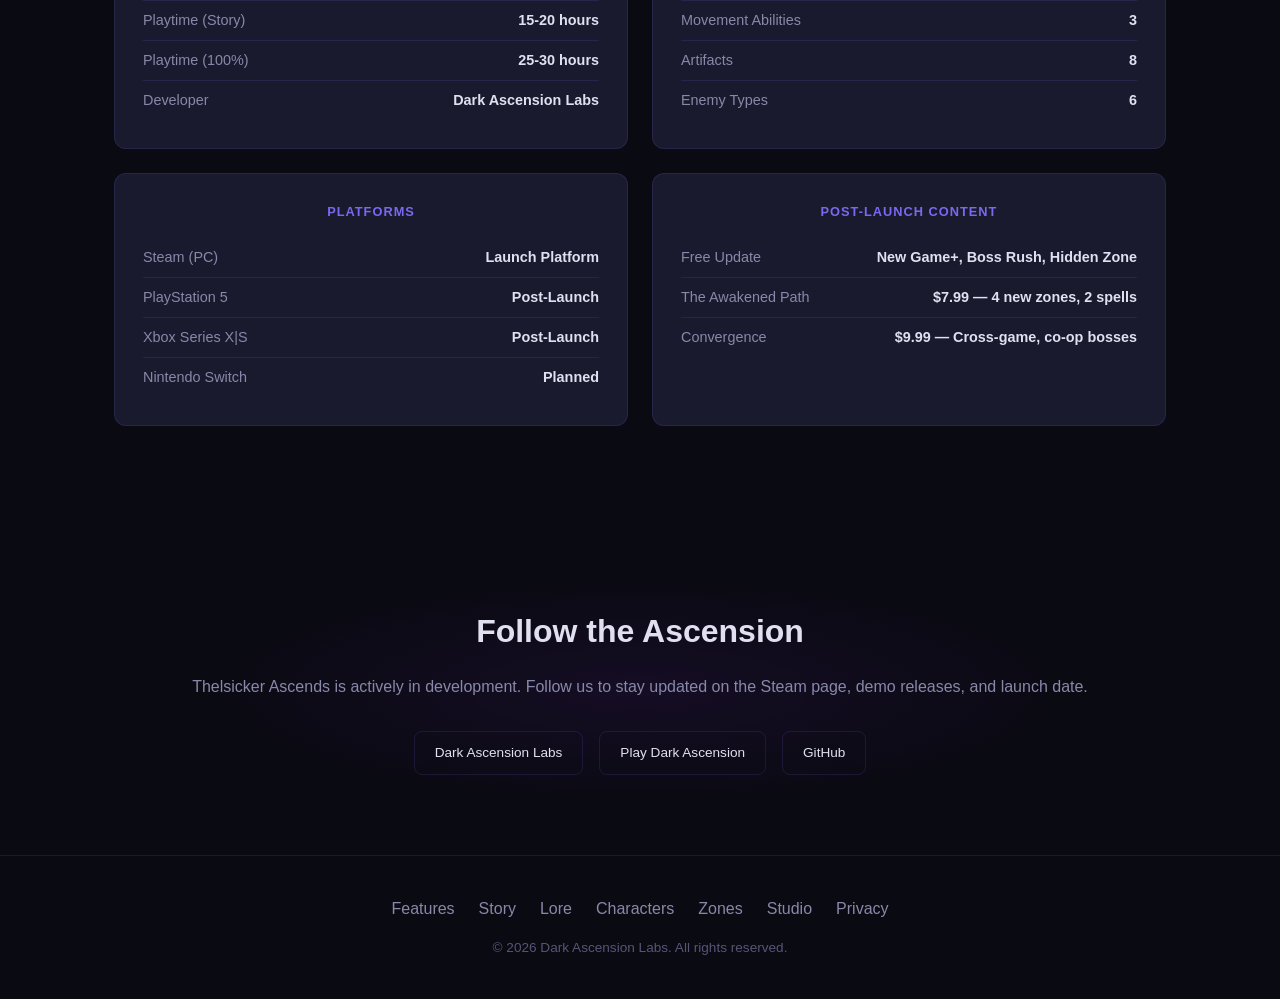
==== commit a5ca94ac: "Add lore and characters sections with enemy gallery - New "Lore" section: The Rupture, Dark Essence," ====
--- a/index.html
+++ b/index.html
@@ -22,6 +22,8 @@
       <ul class="nav-links" id="navLinks">
         <li><a href="#features">Features</a></li>
         <li><a href="#story">Story</a></li>
+        <li><a href="#lore">Lore</a></li>
+        <li><a href="#characters">Characters</a></li>
         <li><a href="#zones">Zones</a></li>
         <li><a href="#details">Details</a></li>
         <li><a href="https://darkascensionlabs.com">Studio</a></li>
@@ -110,6 +112,133 @@
           <p>Then the ground shook. Cracks split the cobblestone. Dark mist seeped up from below. The church bell rang on its own — and the earth <span class="highlight">broke open</span>.</p>
           <p>A hooded figure named <span class="highlight">Thelsicker</span> fell through the rupture — past the town's foundation, past ancient stone, past forgotten ruins carved with glowing runes — into a darkness older than the world above.</p>
           <p>Now trapped beneath <span class="highlight">12 zones of escalating darkness</span>, armed with nothing but a rusted sword, Thelsicker must fight through ancient guardians to awaken forgotten magic. Seven devastating spells lie dormant. Each boss defeated reclaims a fragment of power. But the deeper you descend, the more the darkness pushes back — and the way home grows further away.</p>
+        </div>
+      </div>
+    </div>
+  </section>
+
+  <!-- Lore: The World -->
+  <section id="lore" class="lore-section">
+    <div class="container">
+      <div class="section-label">The Lore</div>
+      <h2 class="section-title">The World Beneath Thornhaven</h2>
+      <p class="section-subtitle" style="max-width:750px;">Thornhaven was a quiet town built on the ruins of something ancient. When the rupture tore through its foundation, it revealed a vertical labyrinth — 12 zones of darkness, each ruled by a guardian who hoards a fragment of forgotten magic.</p>
+
+      <div class="lore-grid">
+        <div class="lore-card">
+          <div class="lore-icon">&#9764;</div>
+          <h4>The Rupture</h4>
+          <p>No one knows what caused it. The earth cracked, the bell tower rang on its own, and dark mist seeped through the cobblestone. The town of Thornhaven split open in moments. Beneath the rubble lay something far older — tunnels and temples carved with runes that glowed faintly in the dark. The town was built on a seal. And the seal broke.</p>
+        </div>
+        <div class="lore-card">
+          <div class="lore-icon">&#128293;</div>
+          <h4>Dark Essence</h4>
+          <p>The creatures below bleed a substance the old texts called <em>Dark Essence</em> — concentrated arcane power left behind when the ancient mages sealed themselves underground. Every enemy slain leaves behind a glowing orb of this essence. Thelsicker absorbs it to strengthen spells, fortify defenses, and push deeper into the abyss. The deeper you go, the richer the essence — and the more dangerous its source.</p>
+        </div>
+        <div class="lore-card">
+          <div class="lore-icon">&#128302;</div>
+          <h4>The Seven Spells</h4>
+          <p>Each zone boss guards a fragment of power — one of seven lost spells that once belonged to the archmages who built the labyrinth. <span class="highlight">Mana Surge</span>, <span class="highlight">Dark Harvest</span>, <span class="highlight">Essence Storm</span>, <span class="highlight">Shadow Clone</span>, <span class="highlight">Time Warp</span>, <span class="highlight">Void Pulse</span>, and <span class="highlight">Dark Pact</span>. Reclaim them all and you may have enough power to ascend.</p>
+        </div>
+        <div class="lore-card">
+          <div class="lore-icon">&#9878;</div>
+          <h4>The Artifacts</h4>
+          <p>Hidden throughout the labyrinth are 8 ancient artifacts — relics of the mages who sealed this place. The <span class="highlight">Shadow Amulet</span> dampens incoming damage. The <span class="highlight">Cursed Tome</span> amplifies spell power. The <span class="highlight">Abyssal Crown</span> regenerates health in darkness. Each one is hidden behind ability-gated secrets that reward exploration and backtracking.</p>
+        </div>
+        <div class="lore-card">
+          <div class="lore-icon">&#9760;</div>
+          <h4>The Guardians</h4>
+          <p>Twelve bosses stand between Thelsicker and the surface. The <span class="highlight">Awakening Guardian</span> tests your blade. The <span class="highlight">Eldritch Horror</span> warps reality itself. And at the deepest point, the <span class="highlight">Primordial One</span> waits — the source of all dark essence, the being the ancient mages failed to destroy. Each guardian has multiple combat phases and unique attack patterns.</p>
+        </div>
+        <div class="lore-card">
+          <div class="lore-icon">&#128161;</div>
+          <h4>Save Crystals</h4>
+          <p>Scattered throughout the labyrinth are crystalline formations that pulse with residual arcane energy. These <span class="highlight">Save Crystals</span> serve as checkpoints — touch one and its light intensifies, marking your position. When death comes, you return here. The crystals are the only mercy the labyrinth offers.</p>
+        </div>
+      </div>
+    </div>
+  </section>
+
+  <!-- Characters -->
+  <section id="characters">
+    <div class="container section-center">
+      <div class="section-label">The Cast</div>
+      <h2 class="section-title">Characters &amp; Creatures</h2>
+      <p class="section-subtitle">A dark wizard, an undead sword, and six types of ancient horrors standing in your way.</p>
+
+      <!-- Hero character -->
+      <div class="character-hero-card">
+        <div class="character-hero-image">
+          <img src="images/characters/thelsicker_hero.png" alt="Thelsicker — the dark wizard protagonist" class="pixel-art">
+        </div>
+        <div class="character-hero-text">
+          <h3>Thelsicker</h3>
+          <div class="character-role">Dark Wizard &mdash; Protagonist</div>
+          <p>A hooded mage who arrived in Thornhaven seeking answers about a recurring dream — a voice calling from beneath the earth. When the rupture swallowed the town, Thelsicker fell into the labyrinth armed with nothing but a jagged, bone-hilted sword that seems to drink the dark.</p>
+          <p>Pallid skin, glowing magenta eyes, and a tattered cloak that billows even without wind. As spells are reclaimed from the bosses below, Thelsicker transforms from a desperate swordsman into an arcane force capable of bending shadow, time, and void.</p>
+          <div class="character-abilities">
+            <span class="ability-tag">Sword Combat</span>
+            <span class="ability-tag">3-Hit Combo</span>
+            <span class="ability-tag">Wall Climb</span>
+            <span class="ability-tag">Dash</span>
+            <span class="ability-tag">Double Jump</span>
+            <span class="ability-tag">7 Spells</span>
+          </div>
+        </div>
+      </div>
+
+      <!-- Enemy gallery -->
+      <h3 class="enemies-heading">The Enemies</h3>
+      <p class="section-subtitle">Six ancient creature types haunt the labyrinth. Each behaves differently — learn their patterns or be consumed.</p>
+
+      <div class="enemy-grid">
+        <div class="enemy-card">
+          <div class="enemy-image">
+            <img src="images/characters/shadow_imp_south.png" alt="Shadow Imp" class="pixel-art">
+          </div>
+          <h4>Shadow Imp</h4>
+          <div class="enemy-type">Patrol &amp; Chase</div>
+          <p>Small, purple, bat-winged creatures that patrol the upper zones. Fast but fragile — they swarm in groups and chase on sight.</p>
+        </div>
+        <div class="enemy-card">
+          <div class="enemy-image">
+            <img src="images/characters/bone_golem_south.png" alt="Bone Golem" class="pixel-art">
+          </div>
+          <h4>Bone Golem</h4>
+          <div class="enemy-type">Patrol &amp; Charge</div>
+          <p>Massive skeleton constructs assembled from the bones of fallen mages. Slow but devastating — they charge at full speed when they spot you.</p>
+        </div>
+        <div class="enemy-card">
+          <div class="enemy-image">
+            <img src="images/characters/spectral_mage_south.png" alt="Spectral Mage" class="pixel-art">
+          </div>
+          <h4>Spectral Mage</h4>
+          <div class="enemy-type">Ranged &amp; Kite</div>
+          <p>Translucent remnants of the ancient archmages, floating above the ground. They fire arcane bolts and retreat when you close the distance.</p>
+        </div>
+        <div class="enemy-card">
+          <div class="enemy-image">
+            <img src="images/characters/dark_knight_south.png" alt="Dark Knight" class="pixel-art">
+          </div>
+          <h4>Dark Knight</h4>
+          <div class="enemy-type">Guard Area</div>
+          <p>Armored sentinels in dark steel, bound to guard specific passages. They won't chase far from their post but fight viciously within their territory.</p>
+        </div>
+        <div class="enemy-card">
+          <div class="enemy-image">
+            <img src="images/characters/void_sentinel_south.png" alt="Void Sentinel" class="pixel-art">
+          </div>
+          <h4>Void Sentinel</h4>
+          <div class="enemy-type">Ranged &amp; Teleport</div>
+          <p>Tall, thin void entities with a single glowing eye. They fire void bolts and teleport away when you get close — frustrating and dangerous.</p>
+        </div>
+        <div class="enemy-card">
+          <div class="enemy-image">
+            <img src="images/characters/abyssal_herald_south.png" alt="Abyssal Herald" class="pixel-art">
+          </div>
+          <h4>Abyssal Herald</h4>
+          <div class="enemy-type">Patrol &amp; Chase</div>
+          <p>Massive tentacled horrors from the deepest zones. Multiple eyes, gaping maw, writhing appendages. The most dangerous non-boss enemy in the labyrinth.</p>
         </div>
       </div>
     </div>
@@ -215,6 +344,8 @@
       <div class="footer-links">
         <a href="#features">Features</a>
         <a href="#story">Story</a>
+        <a href="#lore">Lore</a>
+        <a href="#characters">Characters</a>
         <a href="#zones">Zones</a>
         <a href="https://darkascensionlabs.com">Studio</a>
         <a href="https://darkascension.app/privacy.html">Privacy</a>
--- a/css/style.css
+++ b/css/style.css
@@ -516,6 +516,196 @@
   image-rendering: crisp-edges;
 }
 
+/* Lore Section */
+.lore-section {
+  background: var(--bg-dark);
+}
+
+.lore-grid {
+  display: grid;
+  grid-template-columns: repeat(3, 1fr);
+  gap: 24px;
+  margin-top: 48px;
+}
+
+.lore-card {
+  background: var(--bg-panel);
+  border: 1px solid var(--border-subtle);
+  border-radius: 12px;
+  padding: 28px;
+  text-align: left;
+  transition: transform 0.2s, box-shadow 0.2s;
+}
+
+.lore-card:hover {
+  transform: translateY(-3px);
+  box-shadow: 0 8px 24px rgba(123, 104, 238, 0.1);
+}
+
+.lore-icon {
+  font-size: 1.8rem;
+  margin-bottom: 12px;
+}
+
+.lore-card h4 {
+  font-size: 1.05rem;
+  margin-bottom: 8px;
+  color: var(--text-primary);
+}
+
+.lore-card p {
+  font-size: 0.85rem;
+  color: var(--text-secondary);
+  line-height: 1.7;
+}
+
+.lore-card em {
+  color: var(--accent-cyan);
+  font-style: normal;
+  font-weight: 600;
+}
+
+.lore-card .highlight {
+  color: var(--accent-gold);
+  font-weight: 600;
+}
+
+/* Characters Section */
+.character-hero-card {
+  display: grid;
+  grid-template-columns: 300px 1fr;
+  gap: 40px;
+  align-items: center;
+  background: var(--bg-panel);
+  border: 1px solid var(--border-subtle);
+  border-radius: 16px;
+  padding: 32px;
+  margin-bottom: 60px;
+  text-align: left;
+}
+
+.character-hero-image {
+  border-radius: 12px;
+  overflow: hidden;
+  border: 1px solid var(--border-subtle);
+  background: var(--bg-darkest);
+}
+
+.character-hero-image img {
+  width: 100%;
+  display: block;
+  image-rendering: pixelated;
+}
+
+.character-hero-text h3 {
+  font-size: 1.8rem;
+  margin-bottom: 4px;
+  background: linear-gradient(135deg, var(--text-primary), var(--accent-violet));
+  -webkit-background-clip: text;
+  -webkit-text-fill-color: transparent;
+  background-clip: text;
+}
+
+.character-role {
+  font-size: 0.85rem;
+  color: var(--accent-purple);
+  text-transform: uppercase;
+  letter-spacing: 1px;
+  font-weight: 600;
+  margin-bottom: 16px;
+}
+
+.character-hero-text p {
+  font-size: 0.95rem;
+  color: var(--text-secondary);
+  line-height: 1.7;
+  margin-bottom: 12px;
+}
+
+.character-abilities {
+  display: flex;
+  gap: 8px;
+  flex-wrap: wrap;
+  margin-top: 16px;
+}
+
+.ability-tag {
+  display: inline-block;
+  padding: 5px 14px;
+  border-radius: 20px;
+  font-size: 0.75rem;
+  font-weight: 600;
+  background: rgba(123, 104, 238, 0.15);
+  color: var(--accent-purple);
+  border: 1px solid rgba(123, 104, 238, 0.25);
+}
+
+.enemies-heading {
+  font-size: 1.4rem;
+  margin-bottom: 8px;
+}
+
+.enemy-grid {
+  display: grid;
+  grid-template-columns: repeat(3, 1fr);
+  gap: 24px;
+  margin-top: 32px;
+}
+
+.enemy-card {
+  background: var(--bg-panel);
+  border: 1px solid var(--border-subtle);
+  border-radius: 12px;
+  padding: 24px;
+  text-align: center;
+  transition: transform 0.2s, box-shadow 0.2s;
+}
+
+.enemy-card:hover {
+  transform: translateY(-3px);
+  box-shadow: 0 8px 24px rgba(123, 104, 238, 0.1);
+}
+
+.enemy-image {
+  width: 96px;
+  height: 96px;
+  margin: 0 auto 16px;
+  border-radius: 50%;
+  background: var(--bg-darkest);
+  border: 2px solid var(--border-subtle);
+  display: flex;
+  align-items: center;
+  justify-content: center;
+  overflow: hidden;
+}
+
+.enemy-image img {
+  width: 64px;
+  height: 64px;
+  image-rendering: pixelated;
+  object-fit: contain;
+}
+
+.enemy-card h4 {
+  font-size: 1rem;
+  margin-bottom: 4px;
+}
+
+.enemy-type {
+  font-size: 0.75rem;
+  color: var(--accent-cyan);
+  text-transform: uppercase;
+  letter-spacing: 1px;
+  font-weight: 600;
+  margin-bottom: 10px;
+}
+
+.enemy-card p {
+  font-size: 0.82rem;
+  color: var(--text-secondary);
+  line-height: 1.6;
+}
+
 /* Responsive */
 @media (max-width: 900px) {
   .hero-grid,
@@ -537,6 +727,28 @@
 
   .specs-grid {
     grid-template-columns: 1fr;
+  }
+
+  .lore-grid {
+    grid-template-columns: 1fr 1fr;
+  }
+
+  .character-hero-card {
+    grid-template-columns: 1fr;
+    text-align: center;
+  }
+
+  .character-hero-text {
+    text-align: left;
+  }
+
+  .character-hero-image {
+    max-width: 300px;
+    margin: 0 auto;
+  }
+
+  .enemy-grid {
+    grid-template-columns: 1fr 1fr;
   }
 }
 
@@ -589,4 +801,12 @@
     flex-wrap: wrap;
     gap: 12px;
   }
-}
+
+  .lore-grid {
+    grid-template-columns: 1fr;
+  }
+
+  .enemy-grid {
+    grid-template-columns: 1fr;
+  }
+}
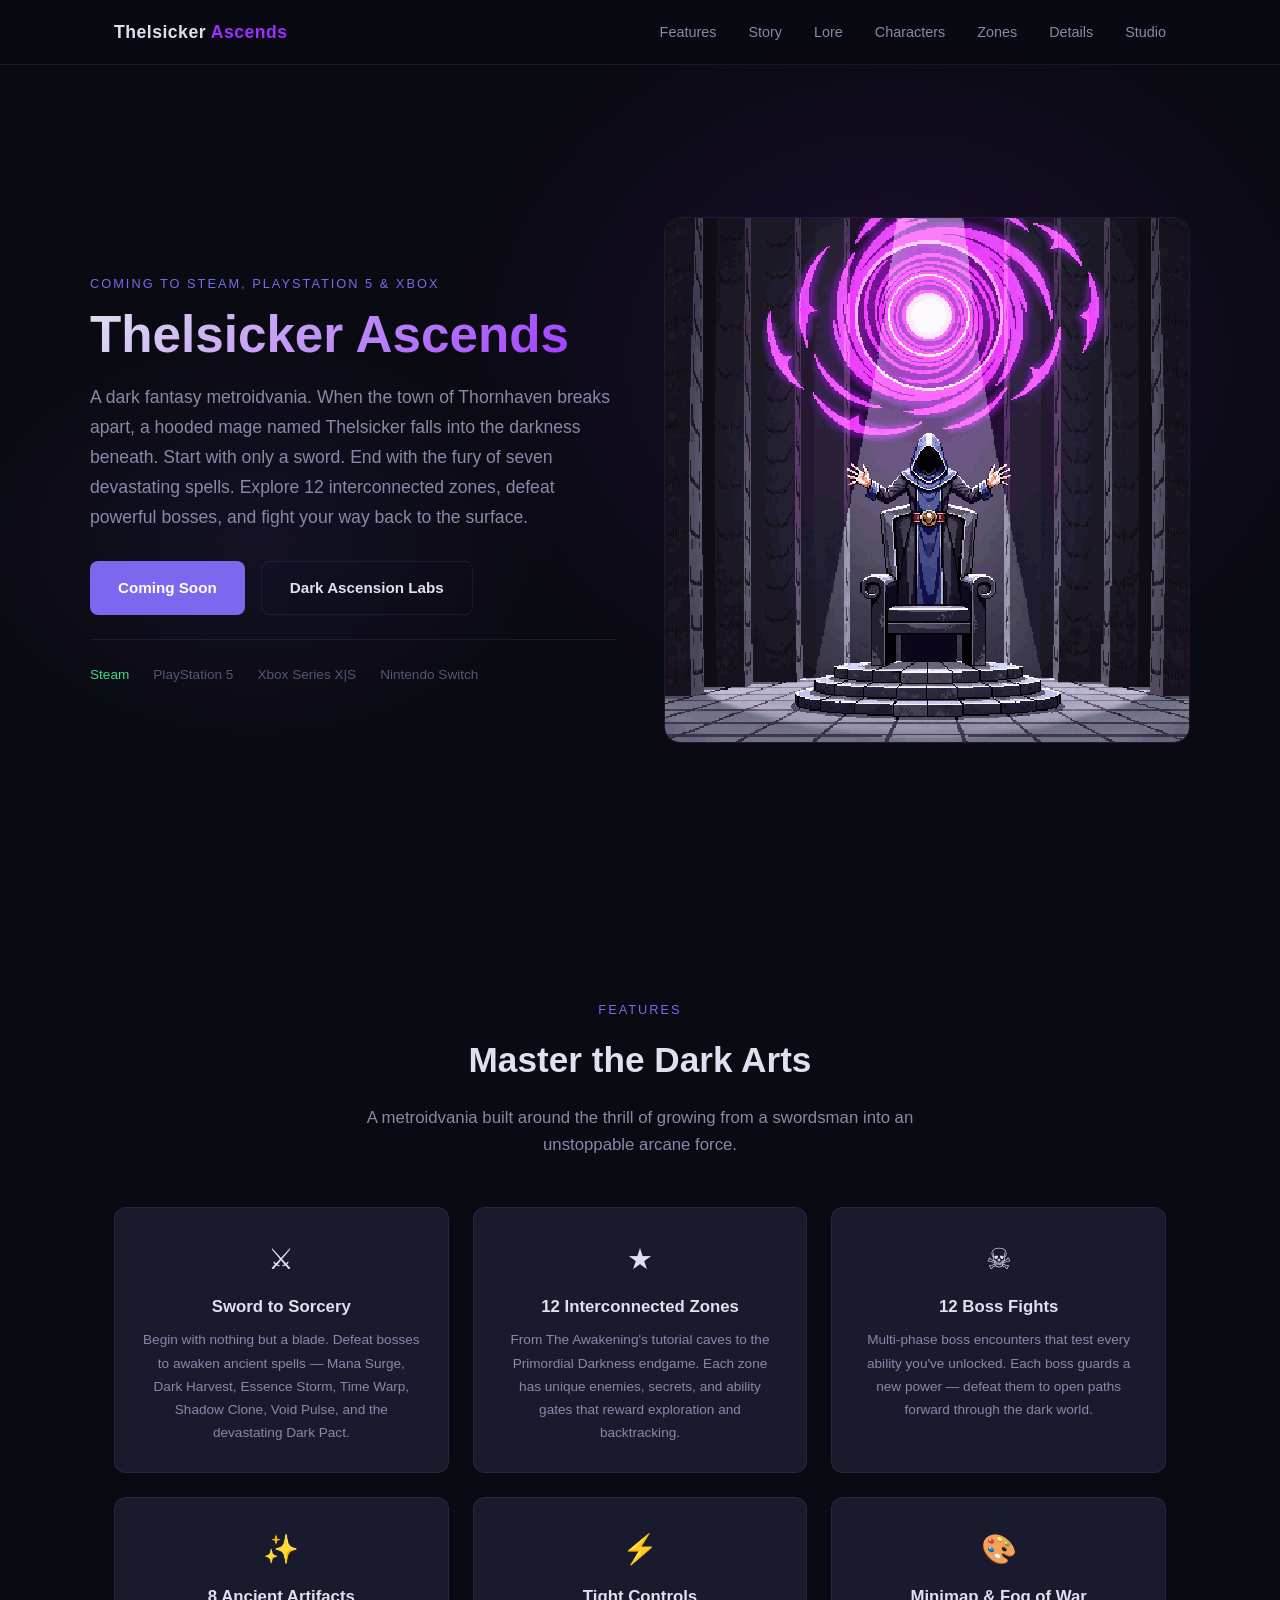
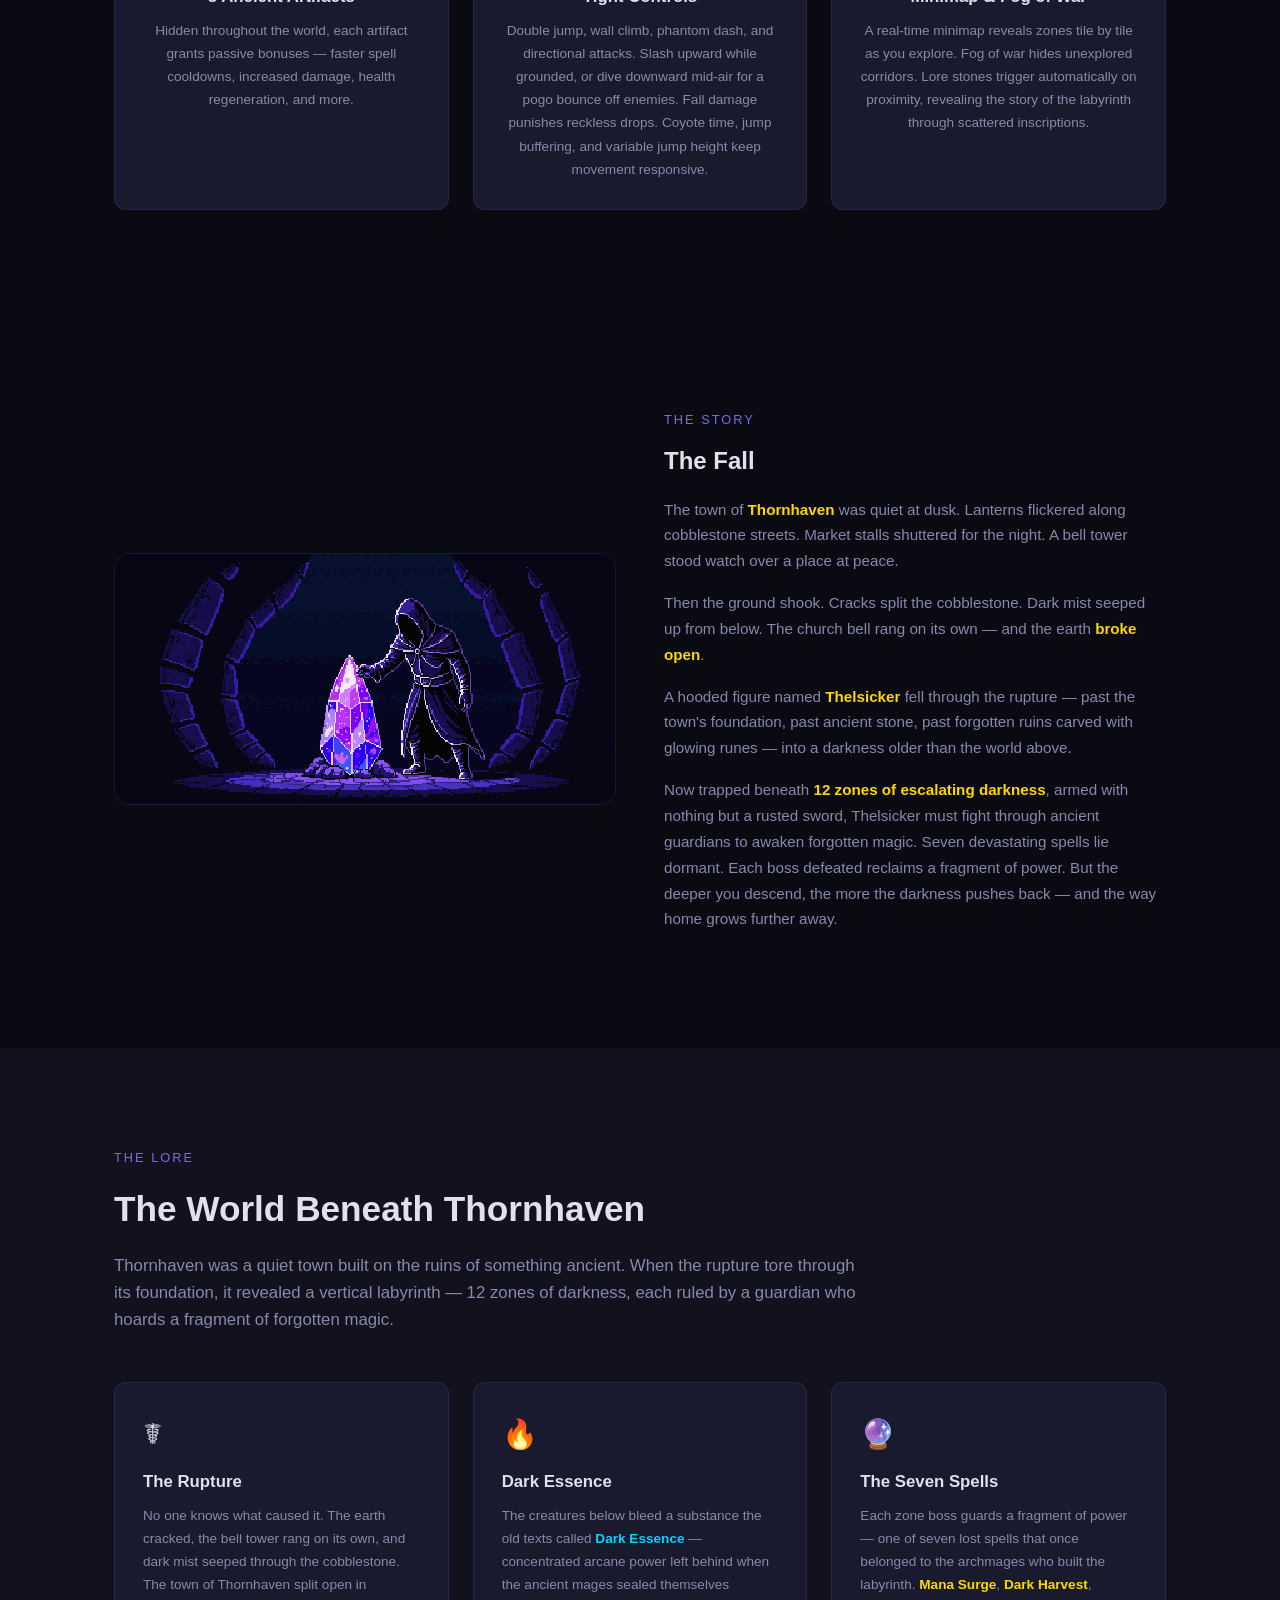
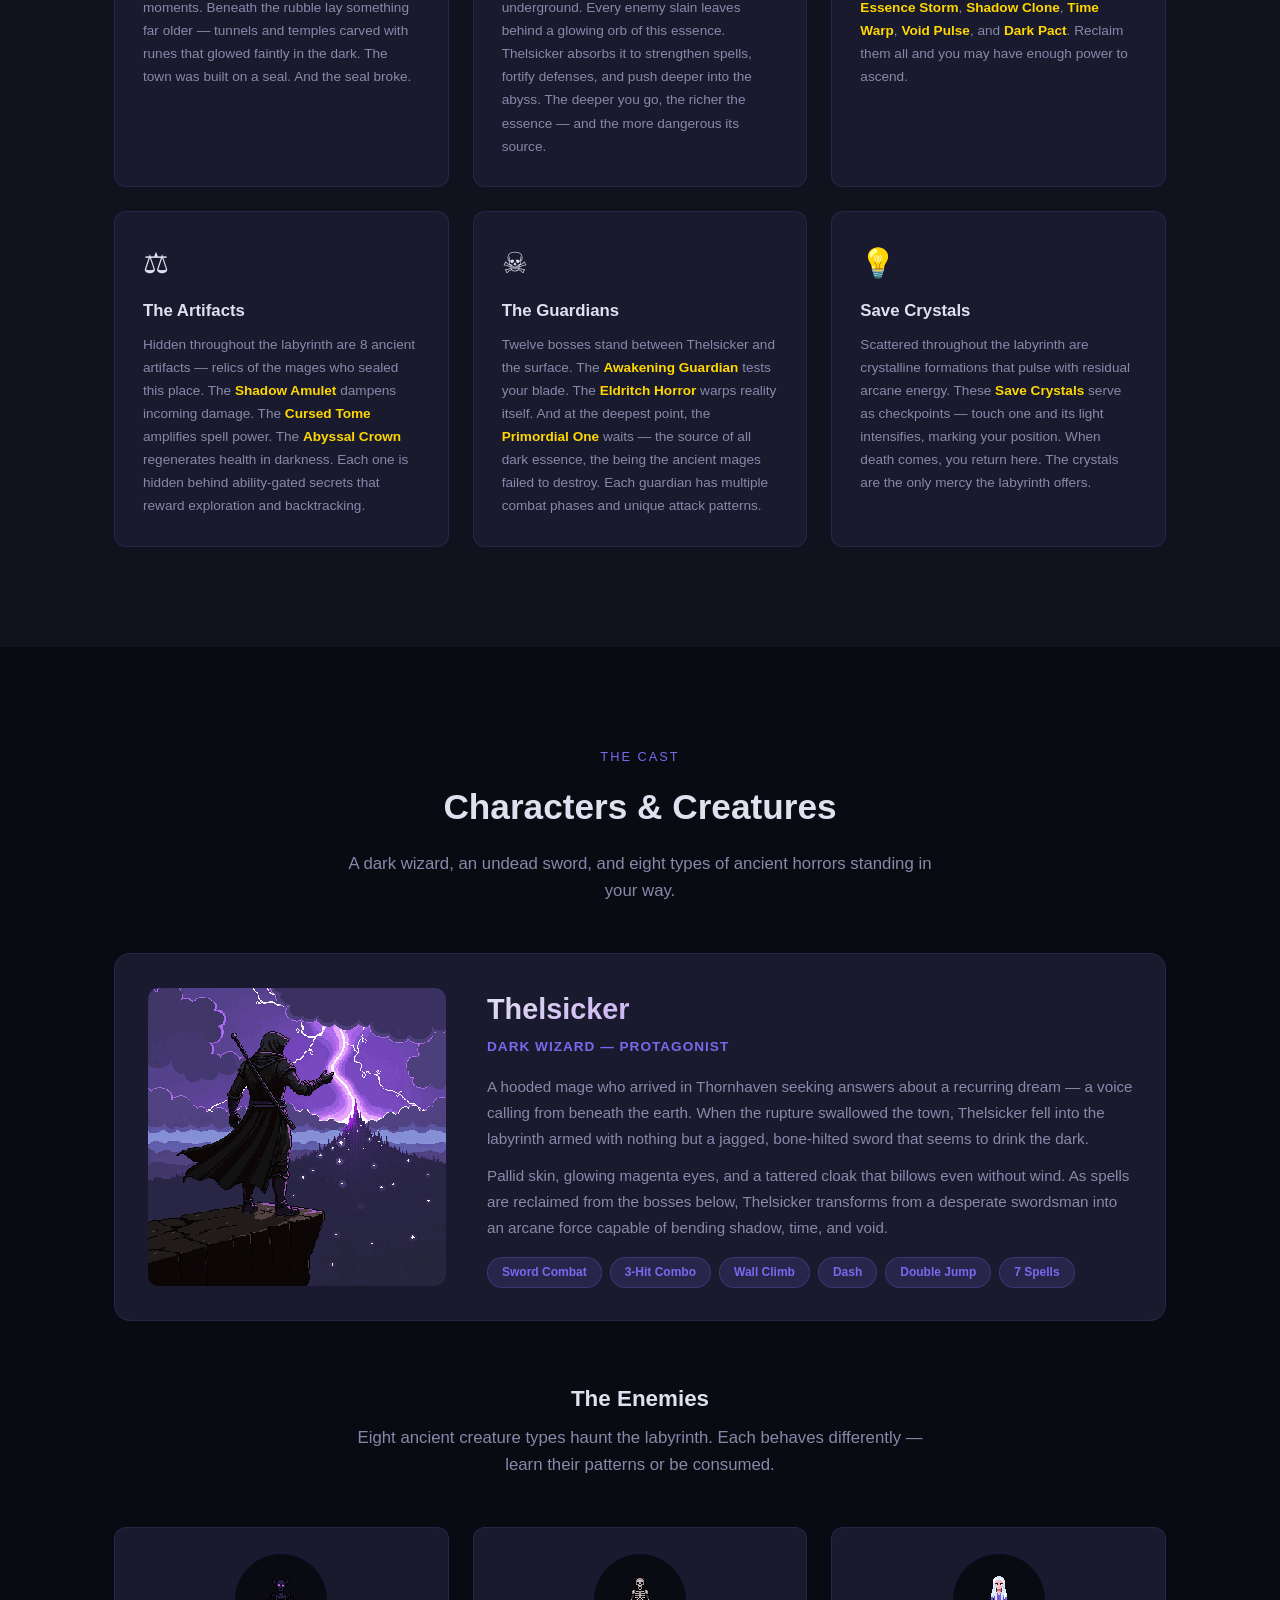
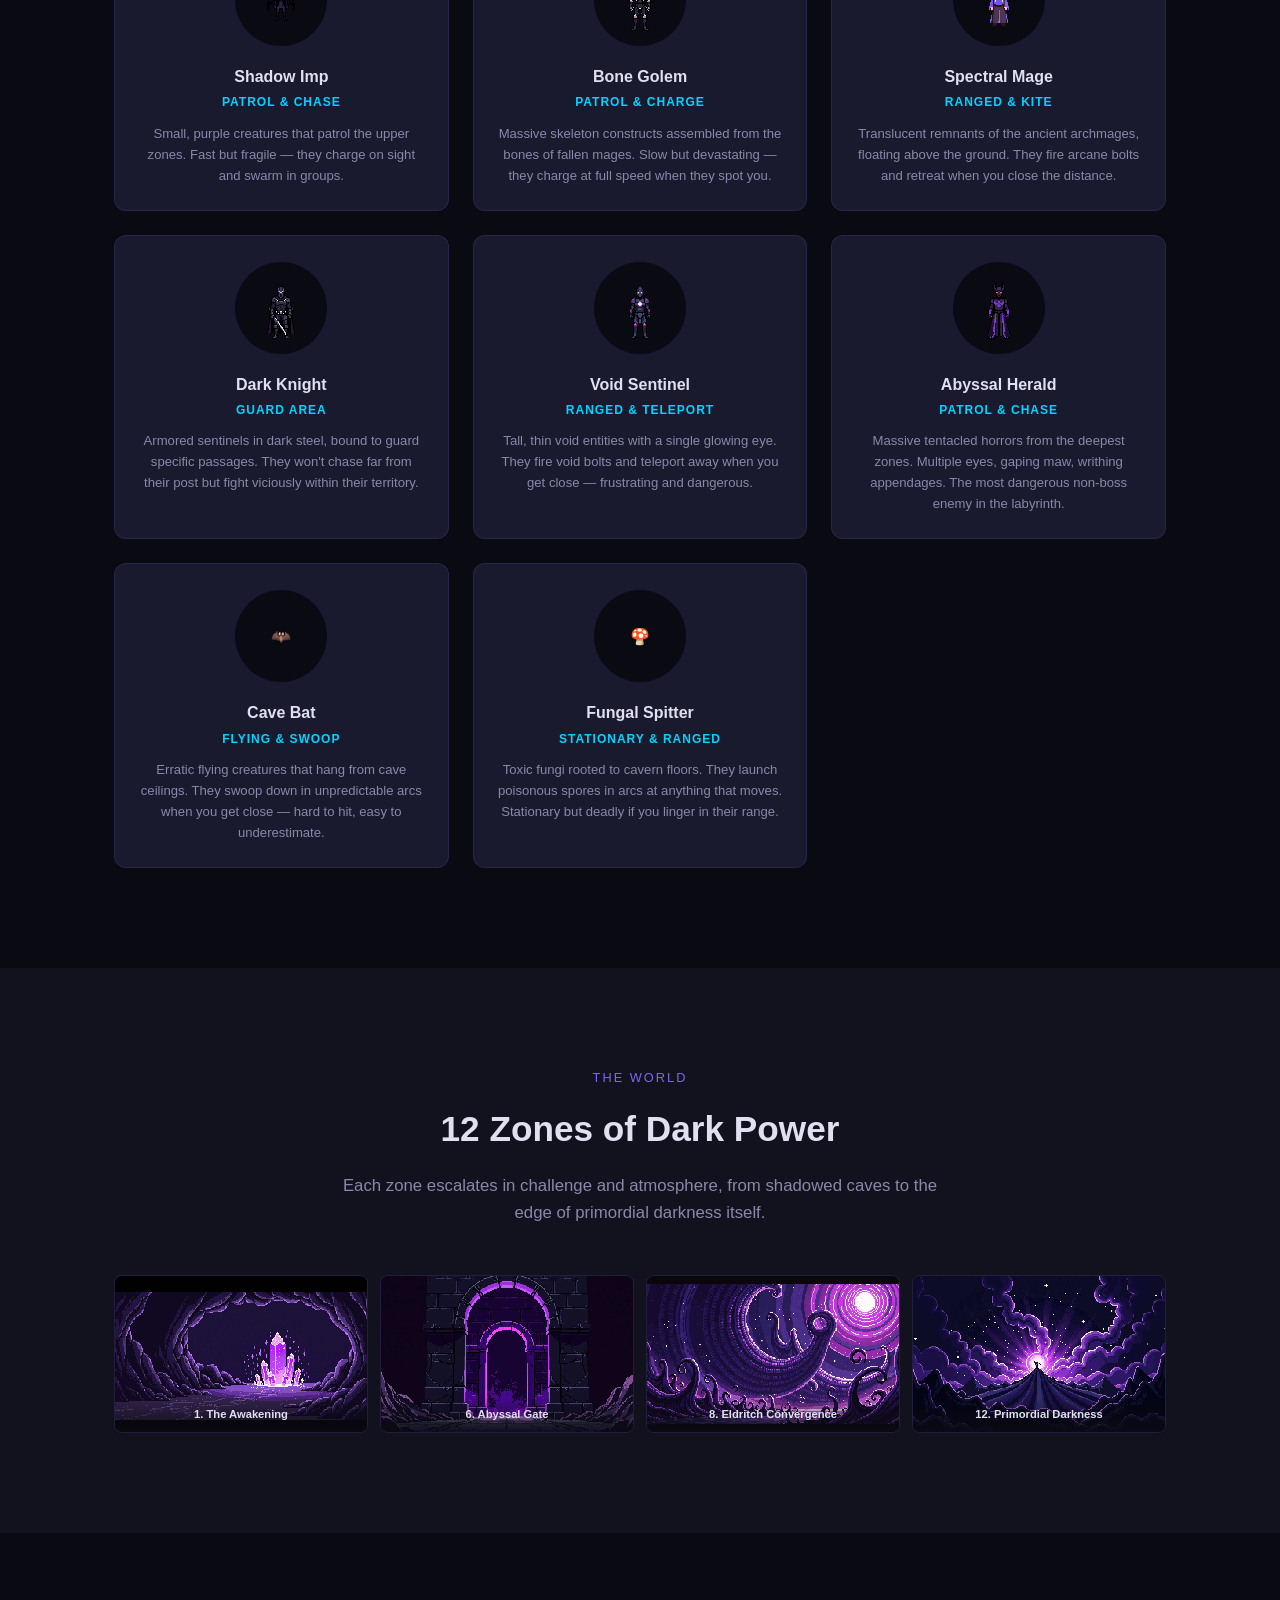
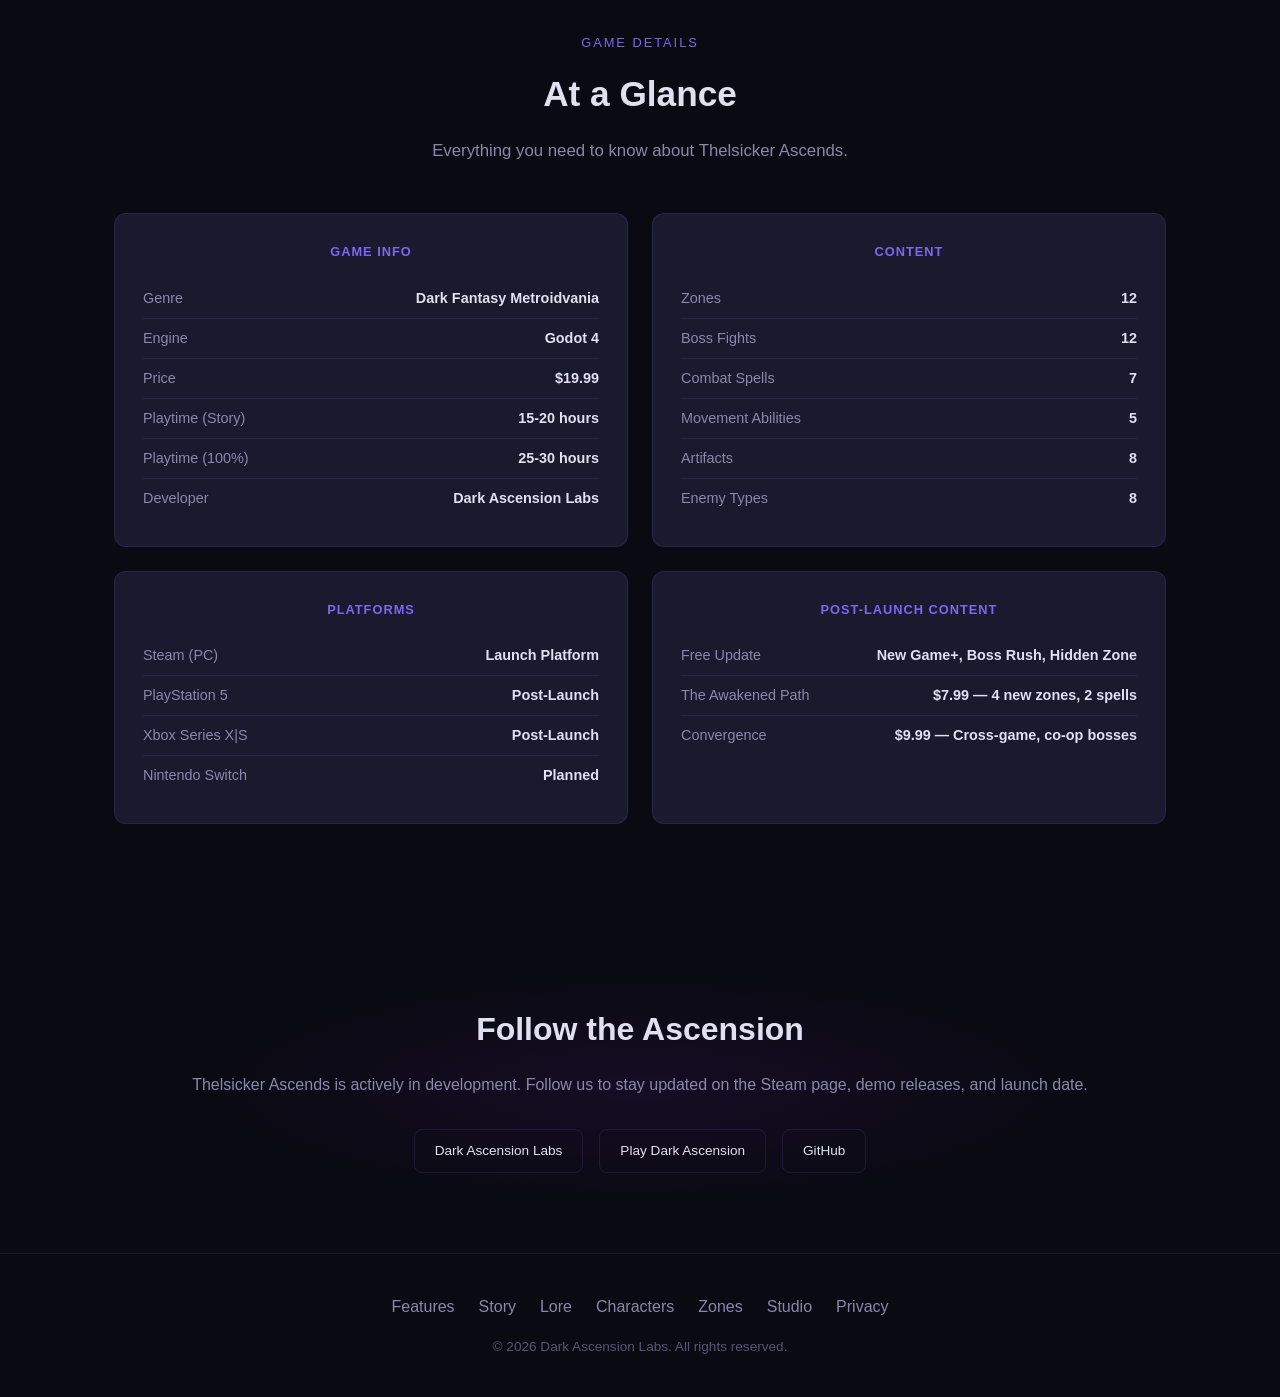
==== commit a5c6ffeb: "Update website with current game features and zone data - Features: add directional attacks, pogo bo" ====
--- a/index.html
+++ b/index.html
@@ -87,12 +87,12 @@
         <div class="feature-card">
           <div class="feature-icon">&#9889;</div>
           <h4>Tight Controls</h4>
-          <p>Double jump, wall climb, and phantom dash through hazards. Responsive movement with coyote time, jump buffering, and variable jump height for precision platforming.</p>
+          <p>Double jump, wall climb, phantom dash, and directional attacks. Slash upward while grounded, or dive downward mid-air for a pogo bounce off enemies. Fall damage punishes reckless drops. Coyote time, jump buffering, and variable jump height keep movement responsive.</p>
         </div>
         <div class="feature-card">
           <div class="feature-icon">&#127912;</div>
-          <h4>Connected Universe</h4>
-          <p>Set in the world of Dark Ascension. The same stages, spells, and artifacts are reimagined as a side-scrolling adventure. Cross-game unlocks connect both experiences.</p>
+          <h4>Minimap &amp; Fog of War</h4>
+          <p>A real-time minimap reveals zones tile by tile as you explore. Fog of war hides unexplored corridors. Lore stones trigger automatically on proximity, revealing the story of the labyrinth through scattered inscriptions.</p>
         </div>
       </div>
     </div>
@@ -164,7 +164,7 @@
     <div class="container section-center">
       <div class="section-label">The Cast</div>
       <h2 class="section-title">Characters &amp; Creatures</h2>
-      <p class="section-subtitle">A dark wizard, an undead sword, and six types of ancient horrors standing in your way.</p>
+      <p class="section-subtitle">A dark wizard, an undead sword, and eight types of ancient horrors standing in your way.</p>
 
       <!-- Hero character -->
       <div class="character-hero-card">
@@ -189,7 +189,7 @@
 
       <!-- Enemy gallery -->
       <h3 class="enemies-heading">The Enemies</h3>
-      <p class="section-subtitle">Six ancient creature types haunt the labyrinth. Each behaves differently — learn their patterns or be consumed.</p>
+      <p class="section-subtitle">Eight ancient creature types haunt the labyrinth. Each behaves differently — learn their patterns or be consumed.</p>
 
       <div class="enemy-grid">
         <div class="enemy-card">
@@ -198,7 +198,7 @@
           </div>
           <h4>Shadow Imp</h4>
           <div class="enemy-type">Patrol &amp; Chase</div>
-          <p>Small, purple, bat-winged creatures that patrol the upper zones. Fast but fragile — they swarm in groups and chase on sight.</p>
+          <p>Small, purple creatures that patrol the upper zones. Fast but fragile — they charge on sight and swarm in groups.</p>
         </div>
         <div class="enemy-card">
           <div class="enemy-image">
@@ -239,6 +239,22 @@
           <h4>Abyssal Herald</h4>
           <div class="enemy-type">Patrol &amp; Chase</div>
           <p>Massive tentacled horrors from the deepest zones. Multiple eyes, gaping maw, writhing appendages. The most dangerous non-boss enemy in the labyrinth.</p>
+        </div>
+        <div class="enemy-card">
+          <div class="enemy-image">
+            <div class="enemy-placeholder">&#129415;</div>
+          </div>
+          <h4>Cave Bat</h4>
+          <div class="enemy-type">Flying &amp; Swoop</div>
+          <p>Erratic flying creatures that hang from cave ceilings. They swoop down in unpredictable arcs when you get close — hard to hit, easy to underestimate.</p>
+        </div>
+        <div class="enemy-card">
+          <div class="enemy-image">
+            <div class="enemy-placeholder">&#127812;</div>
+          </div>
+          <h4>Fungal Spitter</h4>
+          <div class="enemy-type">Stationary &amp; Ranged</div>
+          <p>Toxic fungi rooted to cavern floors. They launch poisonous spores in arcs at anything that moves. Stationary but deadly if you linger in their range.</p>
         </div>
       </div>
     </div>
@@ -297,9 +313,9 @@
             <li>Zones <span>12</span></li>
             <li>Boss Fights <span>12</span></li>
             <li>Combat Spells <span>7</span></li>
-            <li>Movement Abilities <span>3</span></li>
+            <li>Movement Abilities <span>5</span></li>
             <li>Artifacts <span>8</span></li>
-            <li>Enemy Types <span>6</span></li>
+            <li>Enemy Types <span>8</span></li>
           </ul>
         </div>
         <div class="spec-group">
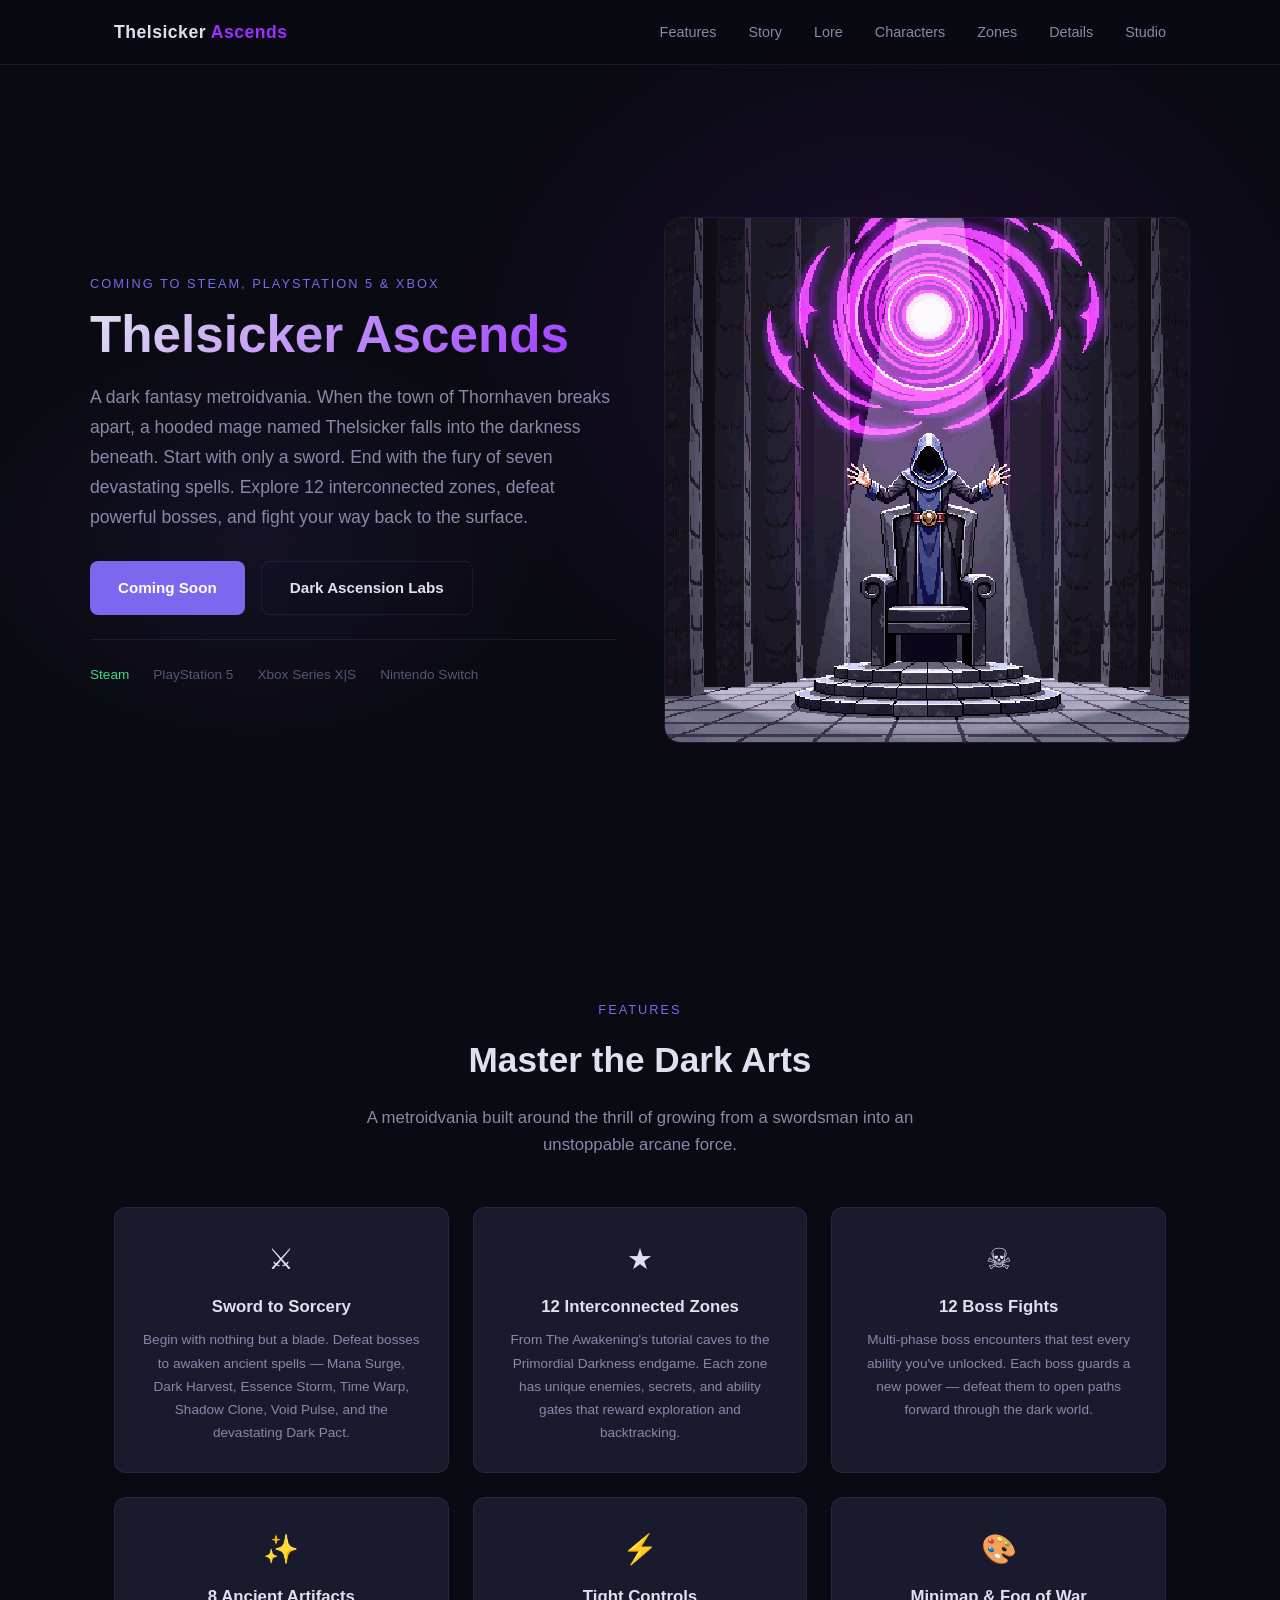
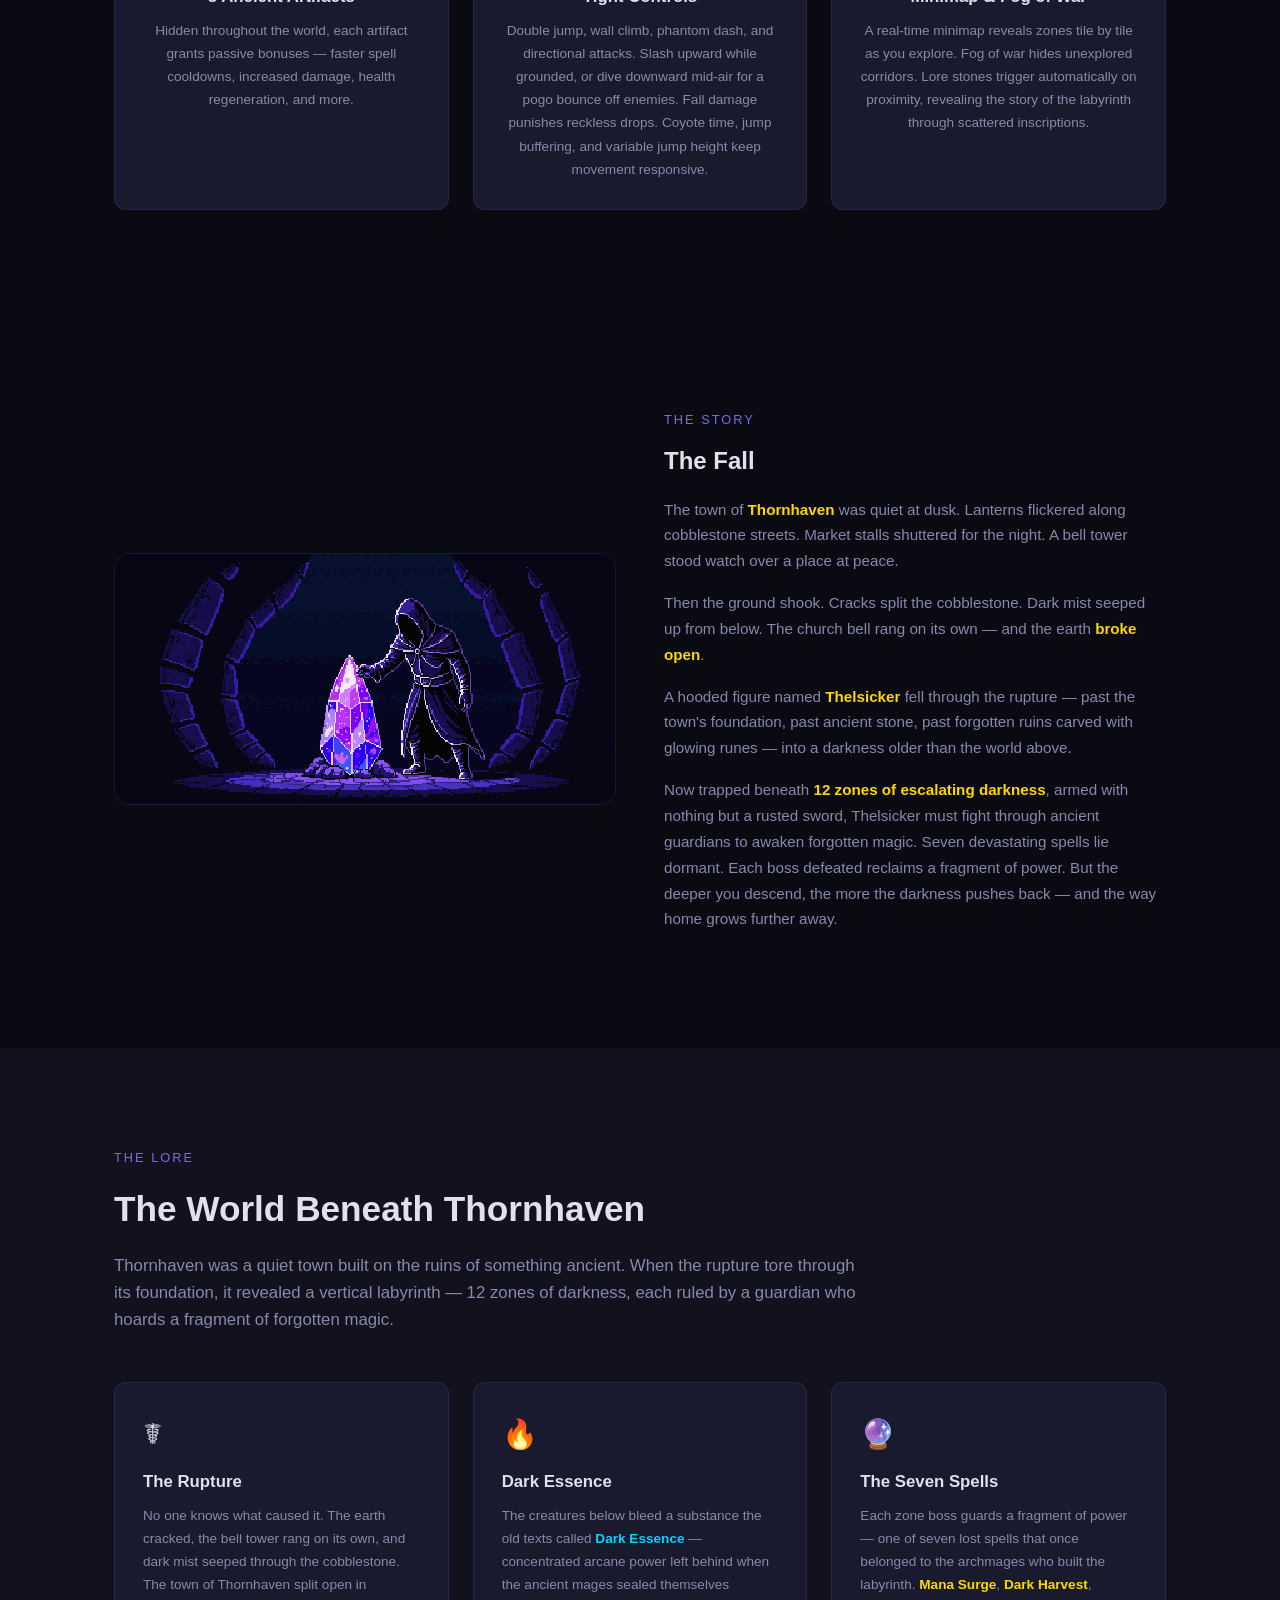
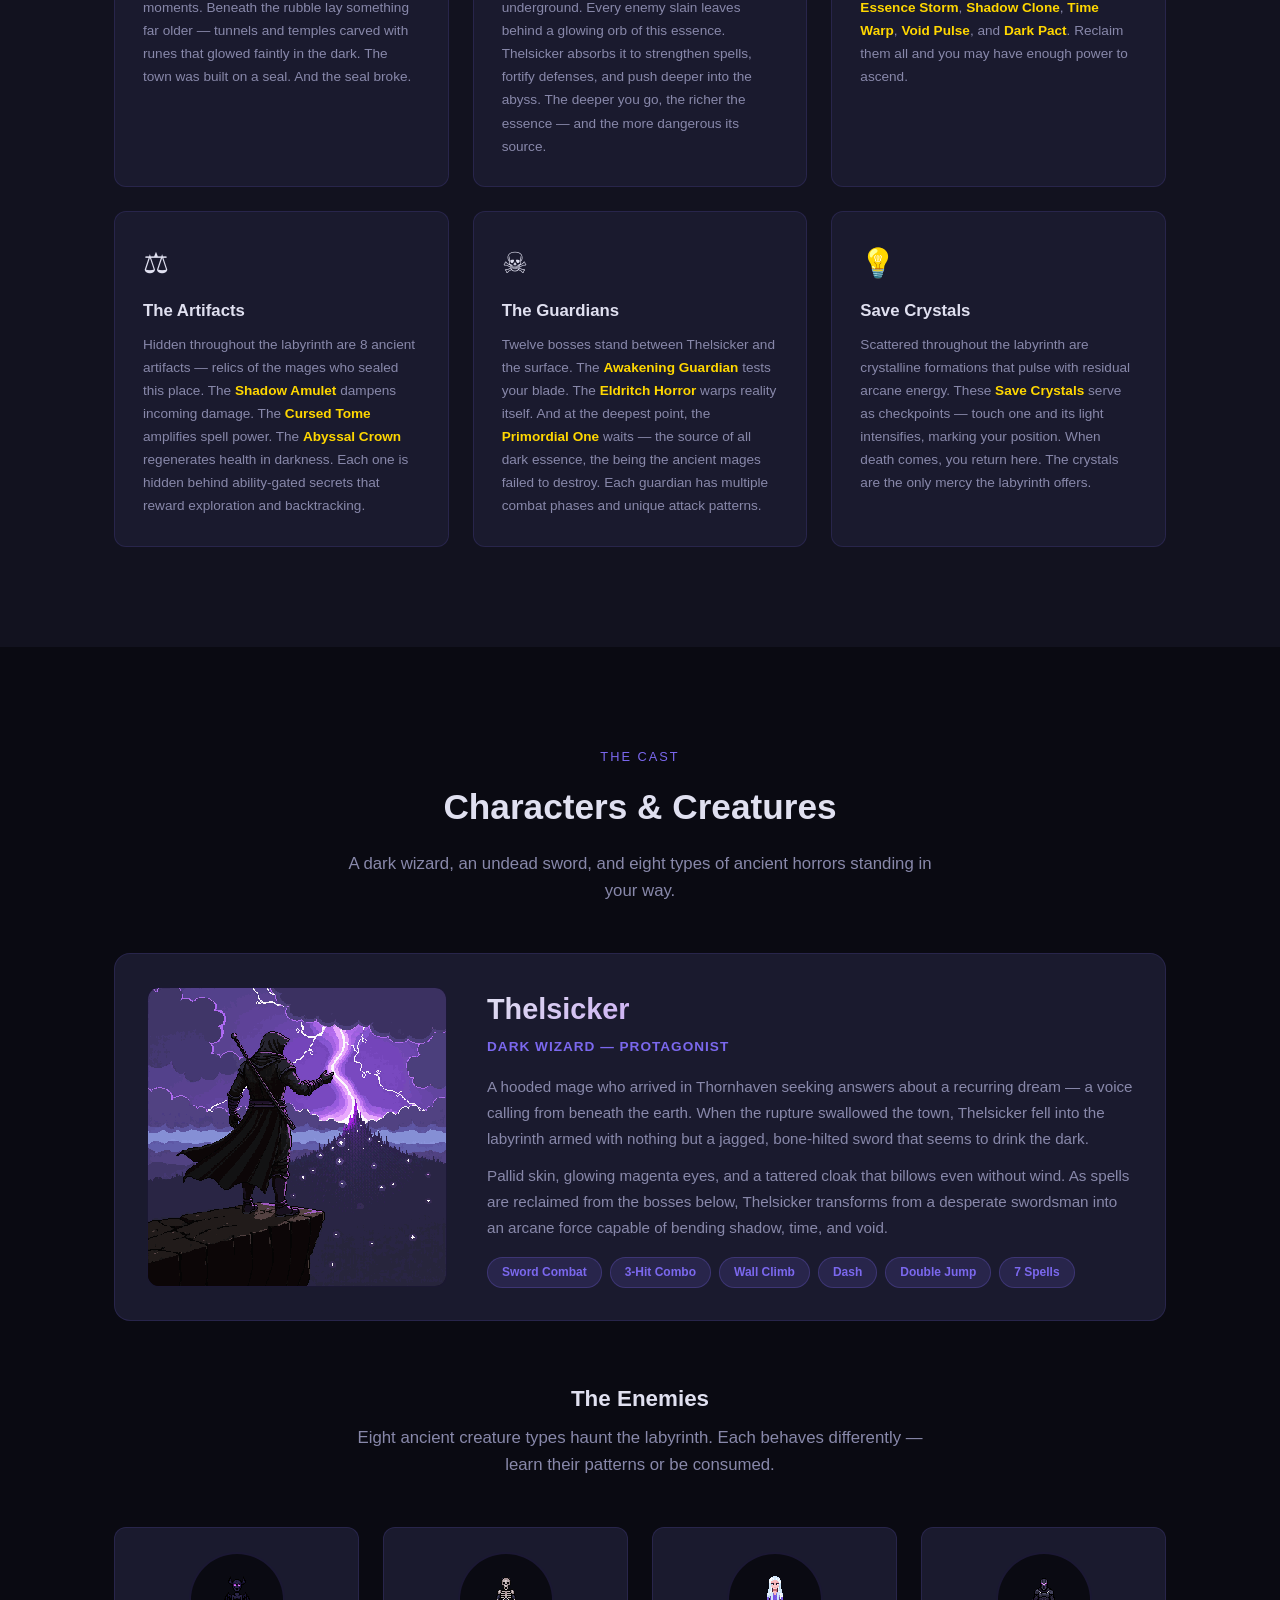
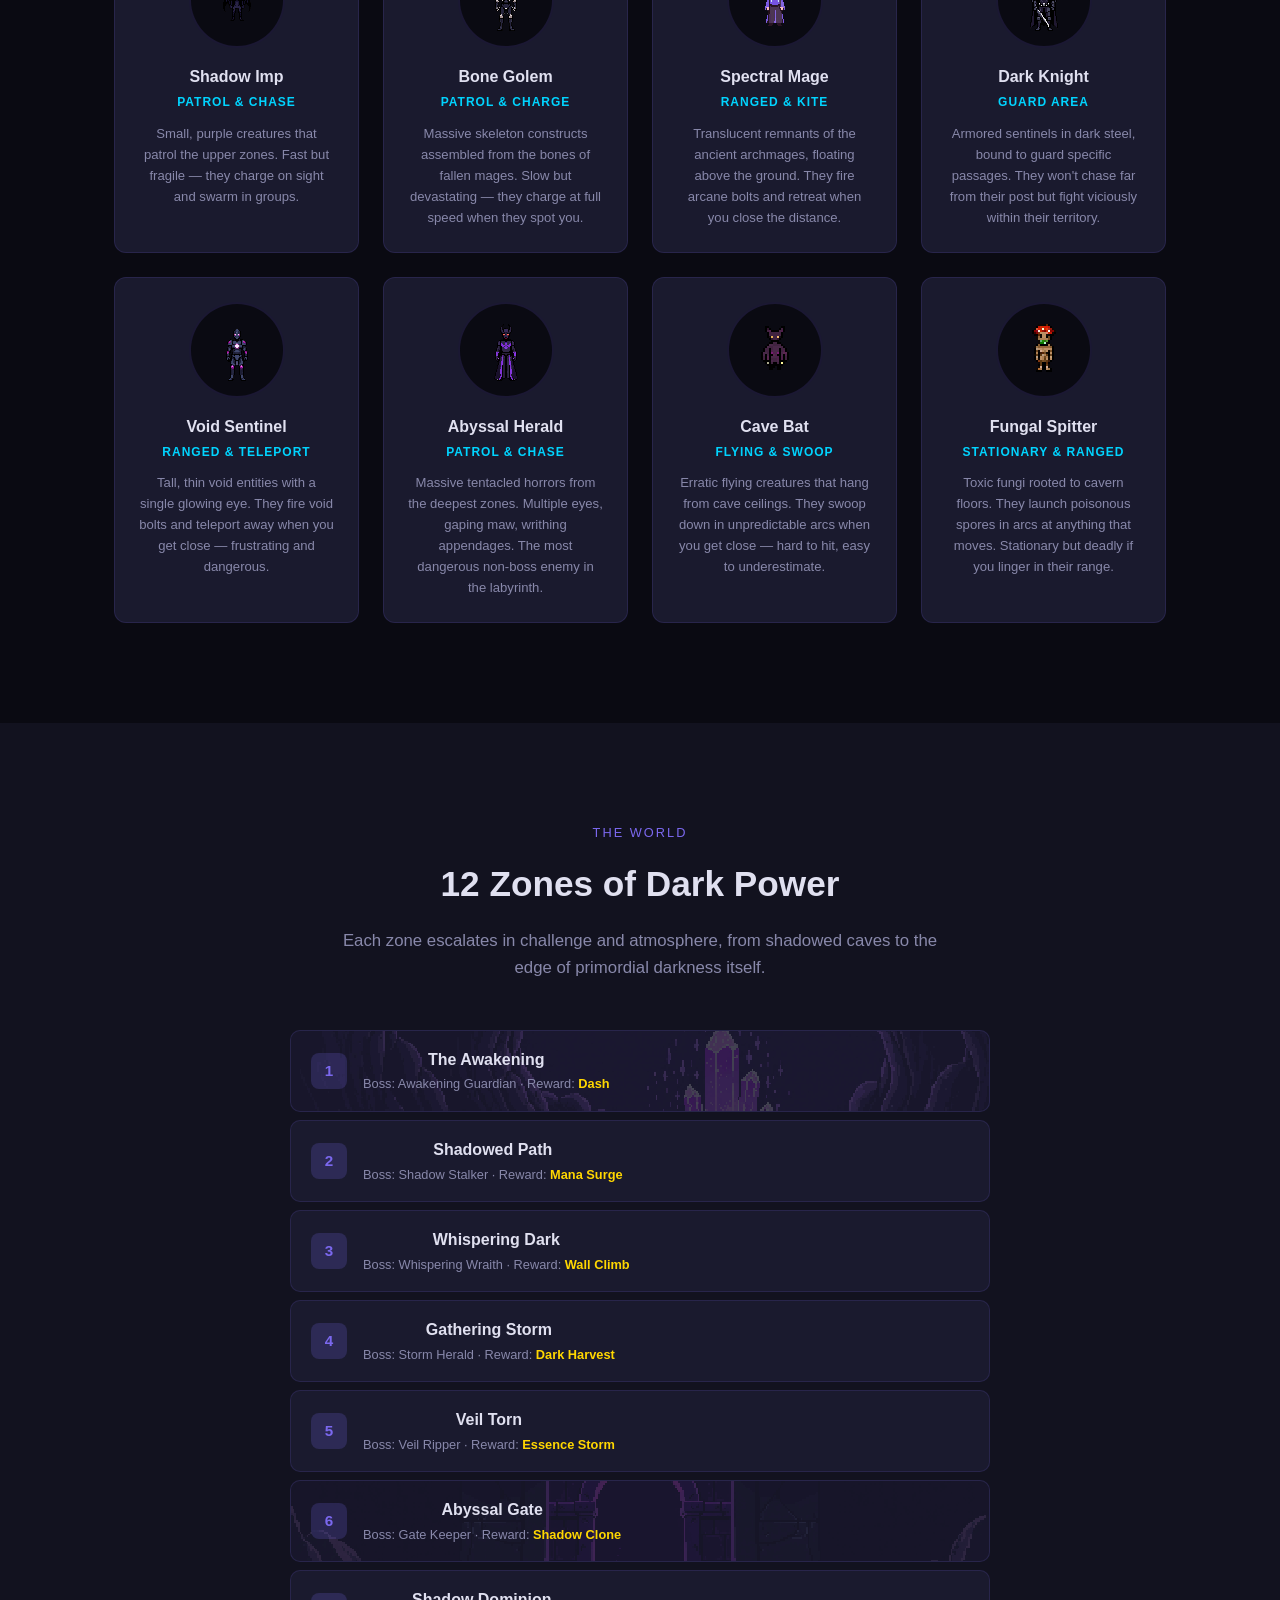
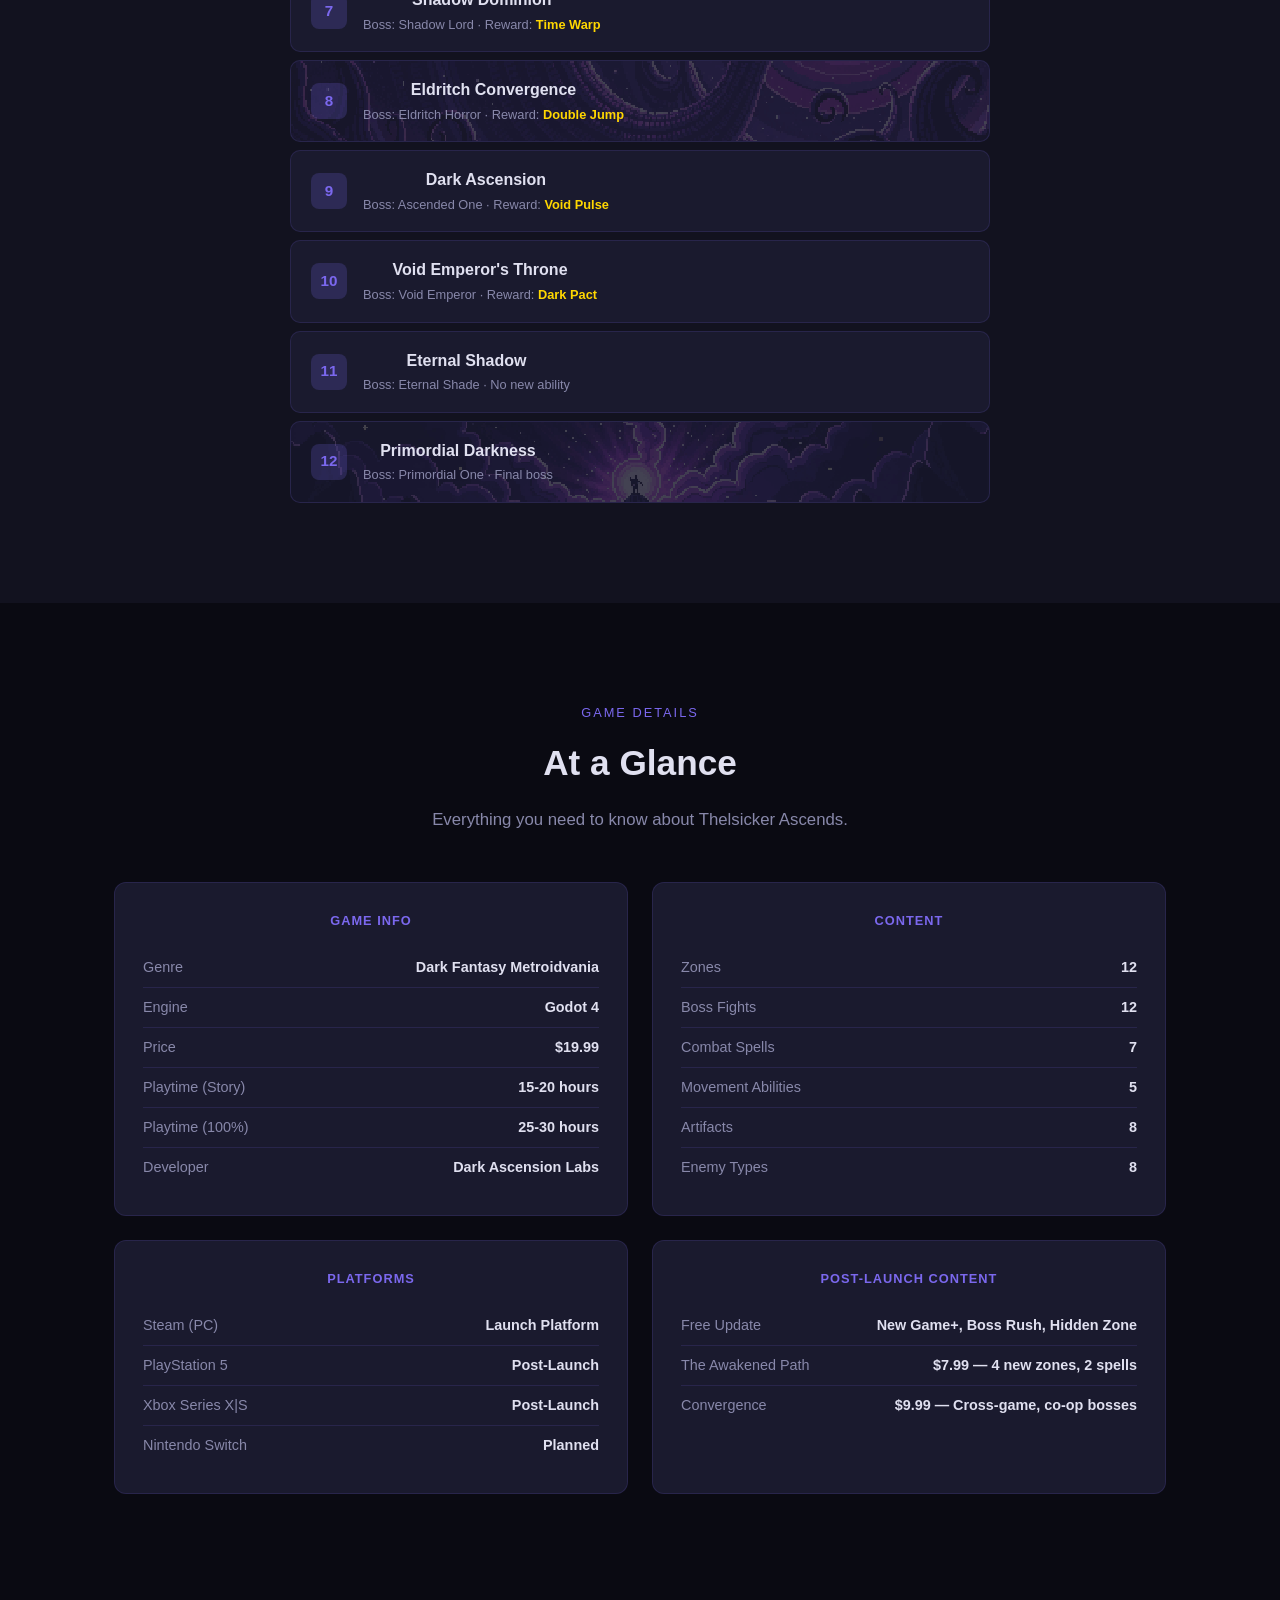
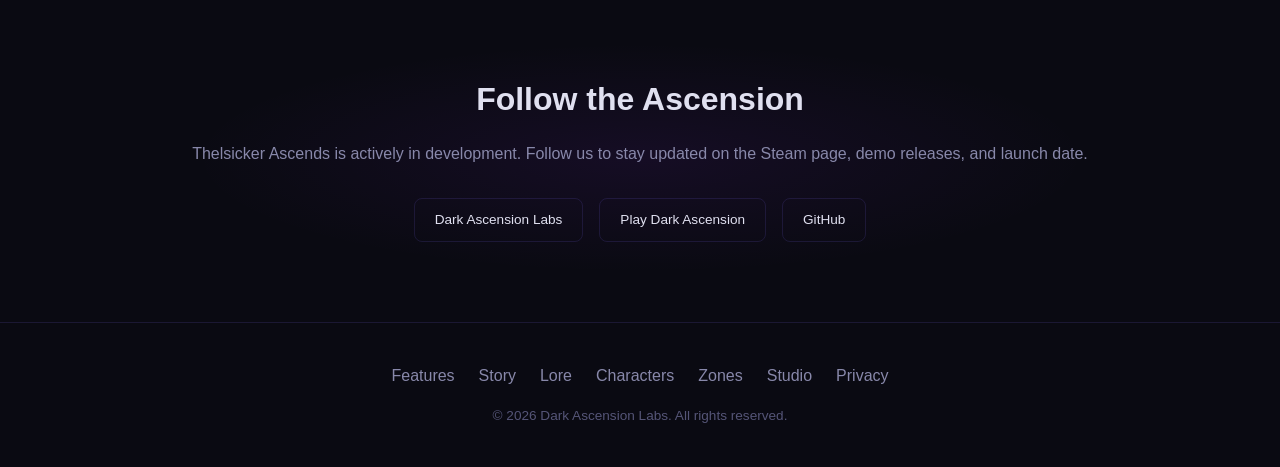
==== commit f30c9a16: "Update enemy sprites, zone gallery, and map images - Replace Cave Bat and Fungal Spitter emoji place" ====
--- a/index.html
+++ b/index.html
@@ -242,7 +242,7 @@
         </div>
         <div class="enemy-card">
           <div class="enemy-image">
-            <div class="enemy-placeholder">&#129415;</div>
+            <img src="images/characters/cave_bat_south.png" alt="Cave Bat" class="pixel-art">
           </div>
           <h4>Cave Bat</h4>
           <div class="enemy-type">Flying &amp; Swoop</div>
@@ -250,7 +250,7 @@
         </div>
         <div class="enemy-card">
           <div class="enemy-image">
-            <div class="enemy-placeholder">&#127812;</div>
+            <img src="images/characters/fungal_spitter_south.png" alt="Fungal Spitter" class="pixel-art">
           </div>
           <h4>Fungal Spitter</h4>
           <div class="enemy-type">Stationary &amp; Ranged</div>
@@ -267,23 +267,119 @@
       <h2 class="section-title">12 Zones of Dark Power</h2>
       <p class="section-subtitle">Each zone escalates in challenge and atmosphere, from shadowed caves to the edge of primordial darkness itself.</p>
 
-      <div class="zone-gallery">
-        <div class="zone-card">
-          <img src="images/backgrounds/bg_01_awakening.png" alt="The Awakening">
-          <div class="zone-card-overlay">1. The Awakening</div>
-        </div>
-        <div class="zone-card">
-          <img src="images/backgrounds/bg_06_abyssal_gate.png" alt="Abyssal Gate">
-          <div class="zone-card-overlay">6. Abyssal Gate</div>
-        </div>
-        <div class="zone-card">
-          <img src="images/backgrounds/bg_08_eldritch_convergence.png" alt="Eldritch Convergence">
-          <div class="zone-card-overlay">8. Eldritch Convergence</div>
-        </div>
-        <div class="zone-card">
-          <img src="images/backgrounds/bg_12_primordial_darkness.png" alt="Primordial Darkness">
-          <div class="zone-card-overlay">12. Primordial Darkness</div>
-        </div>
+      <div class="zone-list">
+        <a href="maps/zone-01-awakening.html" class="zone-row">
+          <img src="images/backgrounds/bg_01_awakening.png" alt="The Awakening" class="zone-row-bg">
+          <div class="zone-row-info">
+            <span class="zone-num">1</span>
+            <div>
+              <h4>The Awakening</h4>
+              <p>Boss: Awakening Guardian &middot; Reward: <strong>Dash</strong></p>
+            </div>
+          </div>
+        </a>
+        <a href="maps/zone-02-shadowed-path.html" class="zone-row">
+          <div class="zone-row-info">
+            <span class="zone-num">2</span>
+            <div>
+              <h4>Shadowed Path</h4>
+              <p>Boss: Shadow Stalker &middot; Reward: <strong>Mana Surge</strong></p>
+            </div>
+          </div>
+        </a>
+        <a href="maps/zone-03-whispering-dark.html" class="zone-row">
+          <div class="zone-row-info">
+            <span class="zone-num">3</span>
+            <div>
+              <h4>Whispering Dark</h4>
+              <p>Boss: Whispering Wraith &middot; Reward: <strong>Wall Climb</strong></p>
+            </div>
+          </div>
+        </a>
+        <a href="maps/zone-04-gathering-storm.html" class="zone-row">
+          <div class="zone-row-info">
+            <span class="zone-num">4</span>
+            <div>
+              <h4>Gathering Storm</h4>
+              <p>Boss: Storm Herald &middot; Reward: <strong>Dark Harvest</strong></p>
+            </div>
+          </div>
+        </a>
+        <a href="maps/zone-05-veil-torn.html" class="zone-row">
+          <div class="zone-row-info">
+            <span class="zone-num">5</span>
+            <div>
+              <h4>Veil Torn</h4>
+              <p>Boss: Veil Ripper &middot; Reward: <strong>Essence Storm</strong></p>
+            </div>
+          </div>
+        </a>
+        <a href="maps/zone-06-abyssal-gate.html" class="zone-row">
+          <img src="images/backgrounds/bg_06_abyssal_gate.png" alt="Abyssal Gate" class="zone-row-bg">
+          <div class="zone-row-info">
+            <span class="zone-num">6</span>
+            <div>
+              <h4>Abyssal Gate</h4>
+              <p>Boss: Gate Keeper &middot; Reward: <strong>Shadow Clone</strong></p>
+            </div>
+          </div>
+        </a>
+        <a href="maps/zone-07-shadow-dominion.html" class="zone-row">
+          <div class="zone-row-info">
+            <span class="zone-num">7</span>
+            <div>
+              <h4>Shadow Dominion</h4>
+              <p>Boss: Shadow Lord &middot; Reward: <strong>Time Warp</strong></p>
+            </div>
+          </div>
+        </a>
+        <a href="maps/zone-08-eldritch-convergence.html" class="zone-row">
+          <img src="images/backgrounds/bg_08_eldritch_convergence.png" alt="Eldritch Convergence" class="zone-row-bg">
+          <div class="zone-row-info">
+            <span class="zone-num">8</span>
+            <div>
+              <h4>Eldritch Convergence</h4>
+              <p>Boss: Eldritch Horror &middot; Reward: <strong>Double Jump</strong></p>
+            </div>
+          </div>
+        </a>
+        <a href="maps/zone-09-dark-ascension.html" class="zone-row">
+          <div class="zone-row-info">
+            <span class="zone-num">9</span>
+            <div>
+              <h4>Dark Ascension</h4>
+              <p>Boss: Ascended One &middot; Reward: <strong>Void Pulse</strong></p>
+            </div>
+          </div>
+        </a>
+        <a href="maps/zone-10-void-emperor.html" class="zone-row">
+          <div class="zone-row-info">
+            <span class="zone-num">10</span>
+            <div>
+              <h4>Void Emperor's Throne</h4>
+              <p>Boss: Void Emperor &middot; Reward: <strong>Dark Pact</strong></p>
+            </div>
+          </div>
+        </a>
+        <a href="maps/zone-11-eternal-shadow.html" class="zone-row">
+          <div class="zone-row-info">
+            <span class="zone-num">11</span>
+            <div>
+              <h4>Eternal Shadow</h4>
+              <p>Boss: Eternal Shade &middot; No new ability</p>
+            </div>
+          </div>
+        </a>
+        <a href="maps/zone-12-primordial-darkness.html" class="zone-row">
+          <img src="images/backgrounds/bg_12_primordial_darkness.png" alt="Primordial Darkness" class="zone-row-bg">
+          <div class="zone-row-info">
+            <span class="zone-num">12</span>
+            <div>
+              <h4>Primordial Darkness</h4>
+              <p>Boss: Primordial One &middot; Final boss</p>
+            </div>
+          </div>
+        </a>
       </div>
     </div>
   </section>
--- a/css/style.css
+++ b/css/style.css
@@ -297,49 +297,88 @@
   line-height: 1.7;
 }
 
-/* Zone Gallery */
+/* Zone List */
 .zones-section {
   background: var(--bg-dark);
 }
 
-.zone-gallery {
-  display: grid;
-  grid-template-columns: repeat(4, 1fr);
-  gap: 12px;
+.zone-list {
+  display: flex;
+  flex-direction: column;
+  gap: 8px;
   margin-top: 48px;
-}
-
-.zone-card {
-  border-radius: 8px;
+  max-width: 700px;
+  margin-left: auto;
+  margin-right: auto;
+}
+
+.zone-row {
+  display: flex;
+  align-items: center;
+  position: relative;
+  background: var(--bg-panel);
+  border: 1px solid var(--border-subtle);
+  border-radius: 10px;
+  padding: 16px 20px;
+  text-decoration: none;
+  color: inherit;
   overflow: hidden;
-  position: relative;
-  aspect-ratio: 16/10;
-  border: 1px solid var(--border-subtle);
-  transition: transform 0.2s;
-}
-
-.zone-card:hover {
-  transform: scale(1.03);
-}
-
-.zone-card img {
+  transition: transform 0.2s, box-shadow 0.2s;
+}
+
+.zone-row:hover {
+  transform: translateX(4px);
+  box-shadow: 0 4px 16px rgba(123, 104, 238, 0.15);
+}
+
+.zone-row-bg {
+  position: absolute;
+  inset: 0;
   width: 100%;
   height: 100%;
   object-fit: cover;
-  display: block;
+  opacity: 0.18;
   image-rendering: pixelated;
-}
-
-.zone-card-overlay {
-  position: absolute;
-  bottom: 0;
-  left: 0;
-  right: 0;
-  padding: 8px 12px;
-  background: linear-gradient(transparent, rgba(10, 10, 18, 0.9));
-  font-size: 0.7rem;
+  pointer-events: none;
+}
+
+.zone-row-info {
+  display: flex;
+  align-items: center;
+  gap: 16px;
+  position: relative;
+  z-index: 1;
+}
+
+.zone-num {
+  display: flex;
+  align-items: center;
+  justify-content: center;
+  min-width: 36px;
+  height: 36px;
+  border-radius: 8px;
+  background: rgba(123, 104, 238, 0.2);
+  color: var(--accent-purple);
+  font-weight: 800;
+  font-size: 0.95rem;
+  flex-shrink: 0;
+}
+
+.zone-row h4 {
+  font-size: 1rem;
   font-weight: 600;
+  margin-bottom: 2px;
   color: var(--text-primary);
+}
+
+.zone-row p {
+  font-size: 0.8rem;
+  color: var(--text-secondary);
+  margin: 0;
+}
+
+.zone-row p strong {
+  color: var(--accent-gold);
 }
 
 /* Lore / Story Section */
@@ -647,7 +686,7 @@
 
 .enemy-grid {
   display: grid;
-  grid-template-columns: repeat(3, 1fr);
+  grid-template-columns: repeat(4, 1fr);
   gap: 24px;
   margin-top: 32px;
 }
@@ -721,8 +760,8 @@
     grid-template-columns: 1fr 1fr;
   }
 
-  .zone-gallery {
-    grid-template-columns: repeat(2, 1fr);
+  .zone-list {
+    max-width: 100%;
   }
 
   .specs-grid {
@@ -748,7 +787,7 @@
   }
 
   .enemy-grid {
-    grid-template-columns: 1fr 1fr;
+    grid-template-columns: repeat(2, 1fr);
   }
 }
 
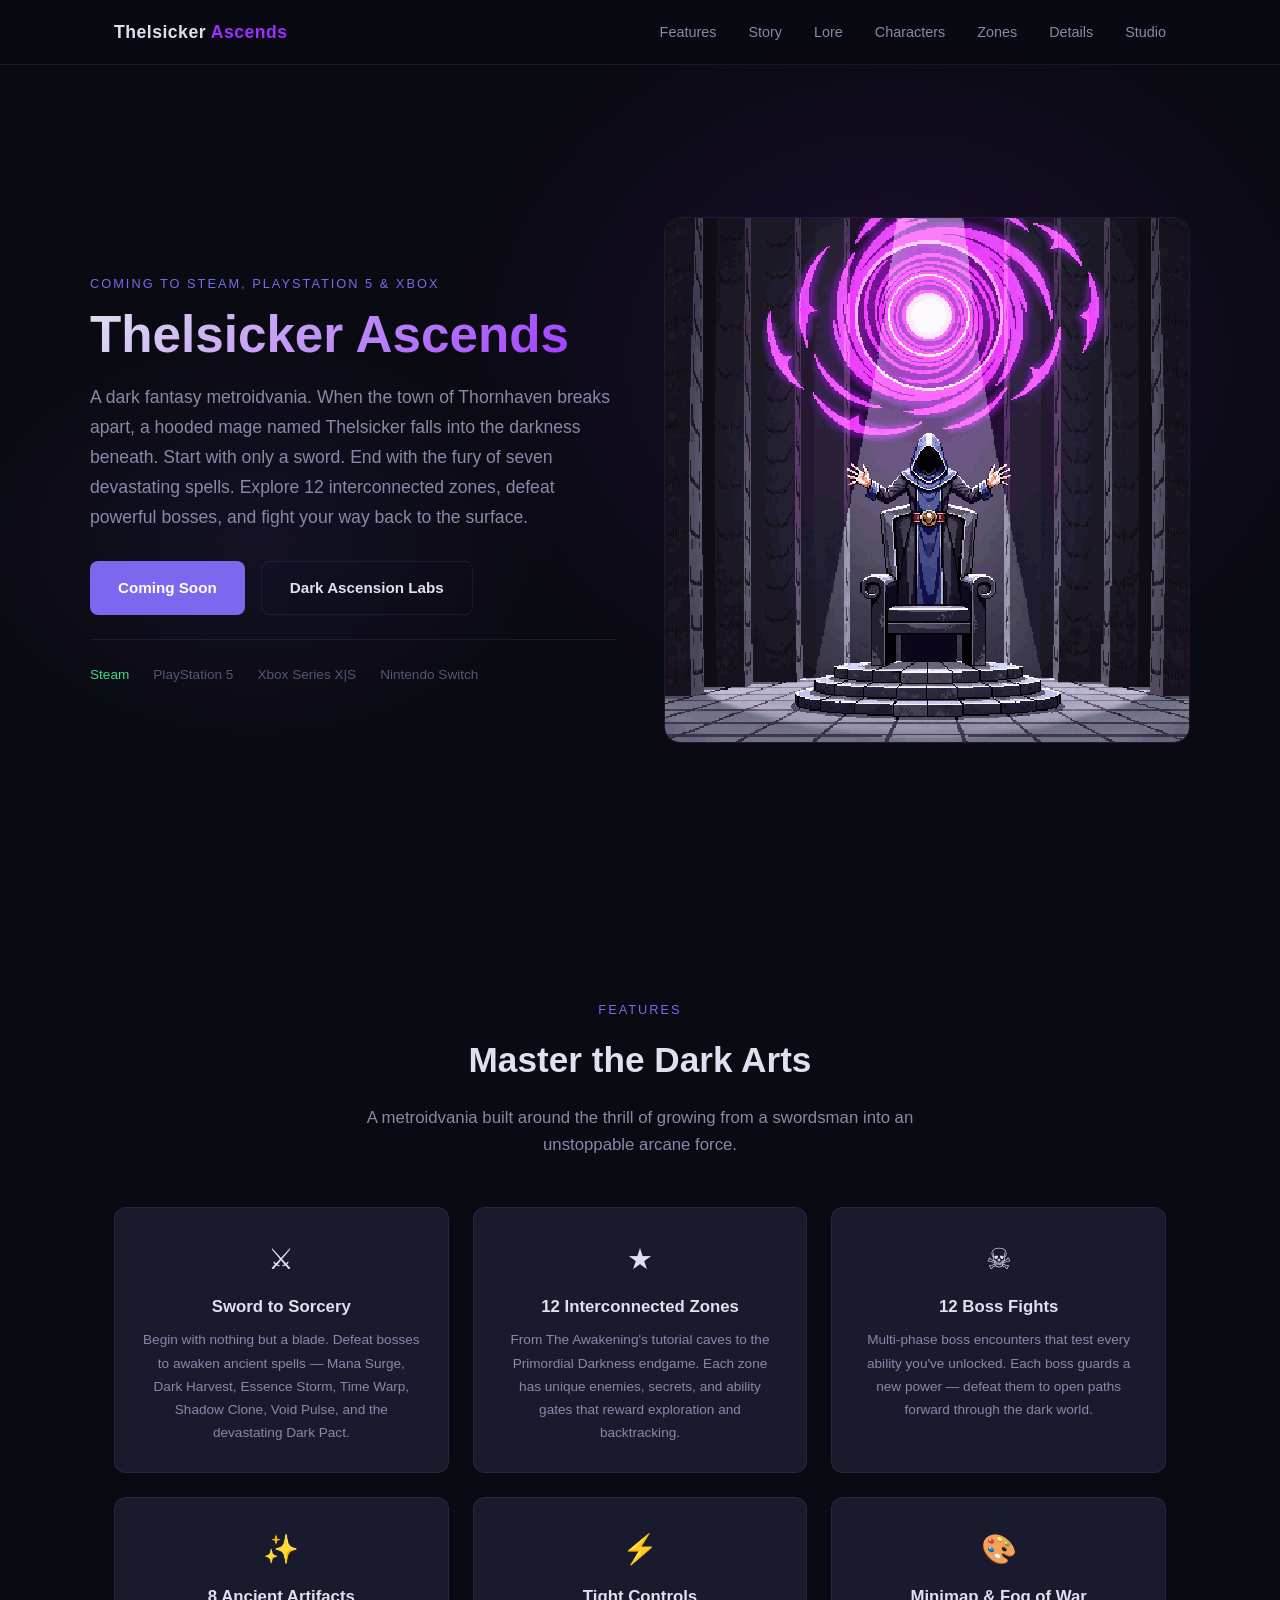
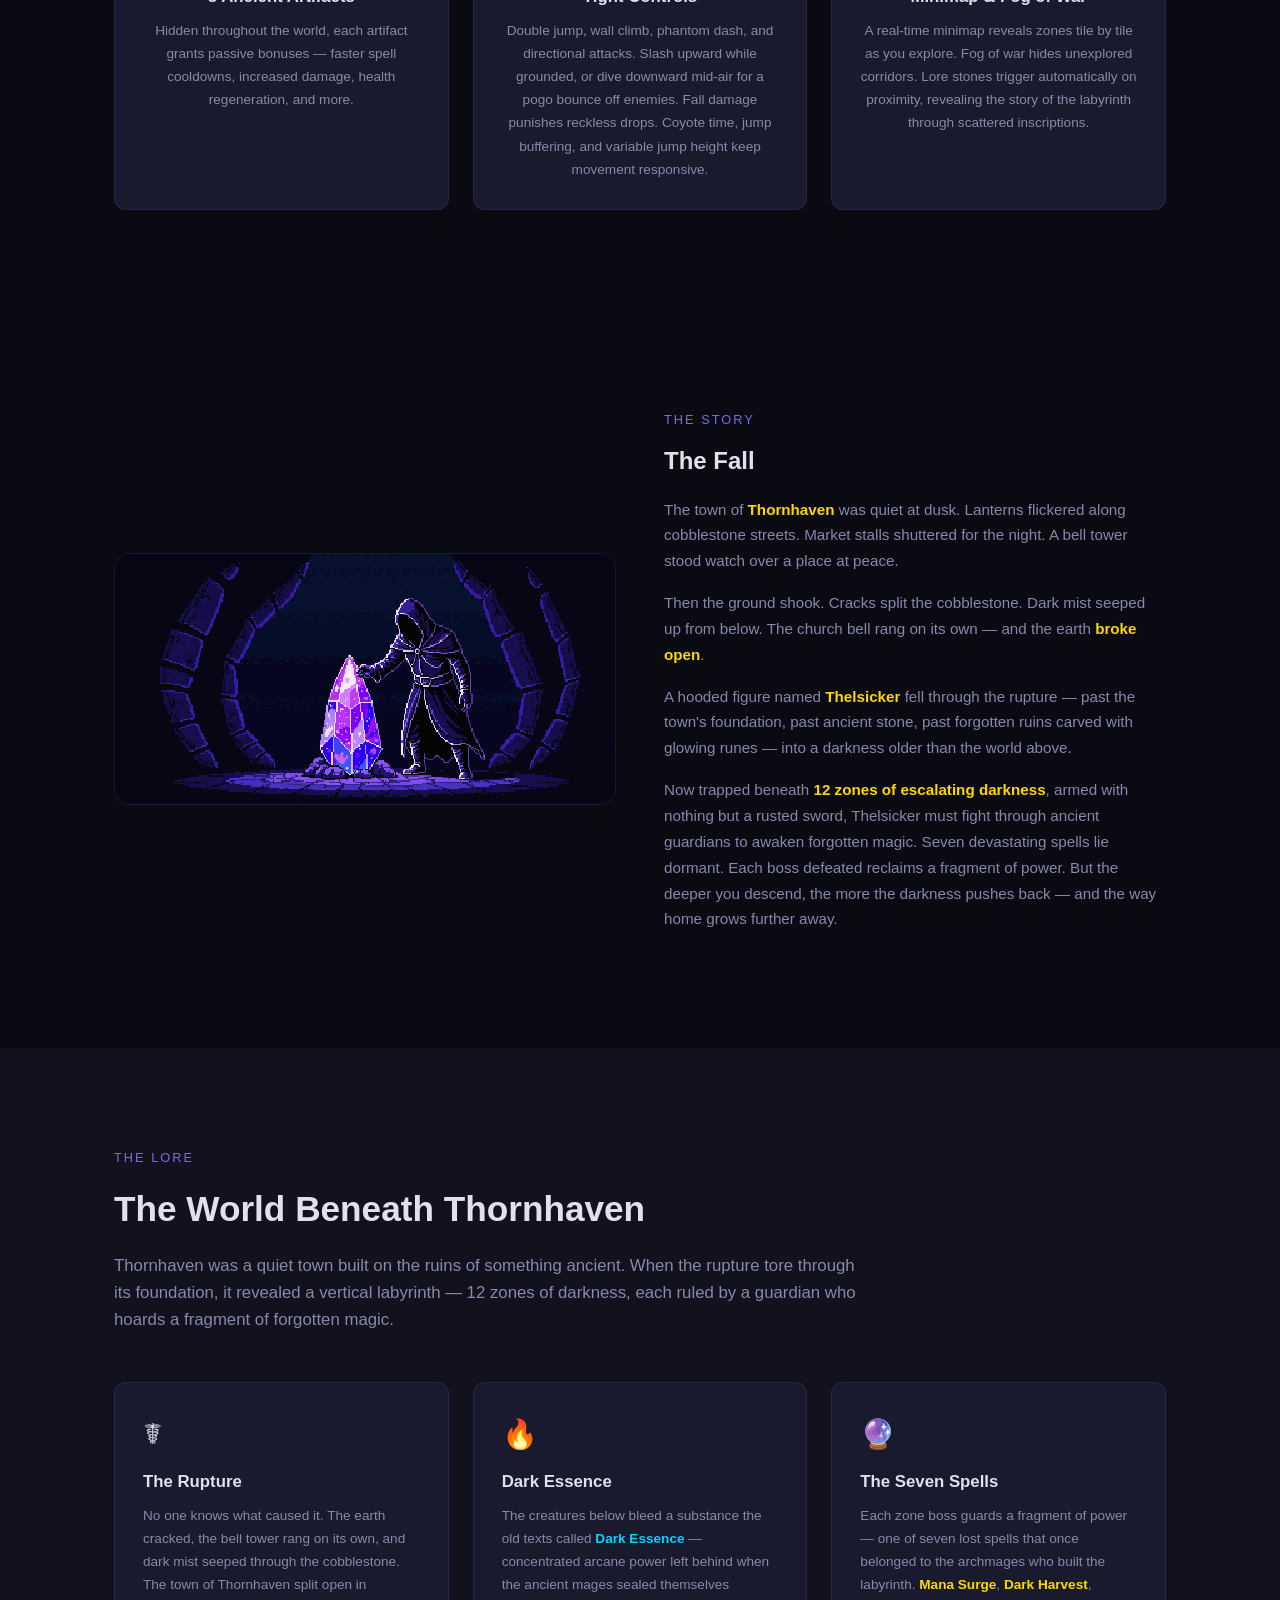
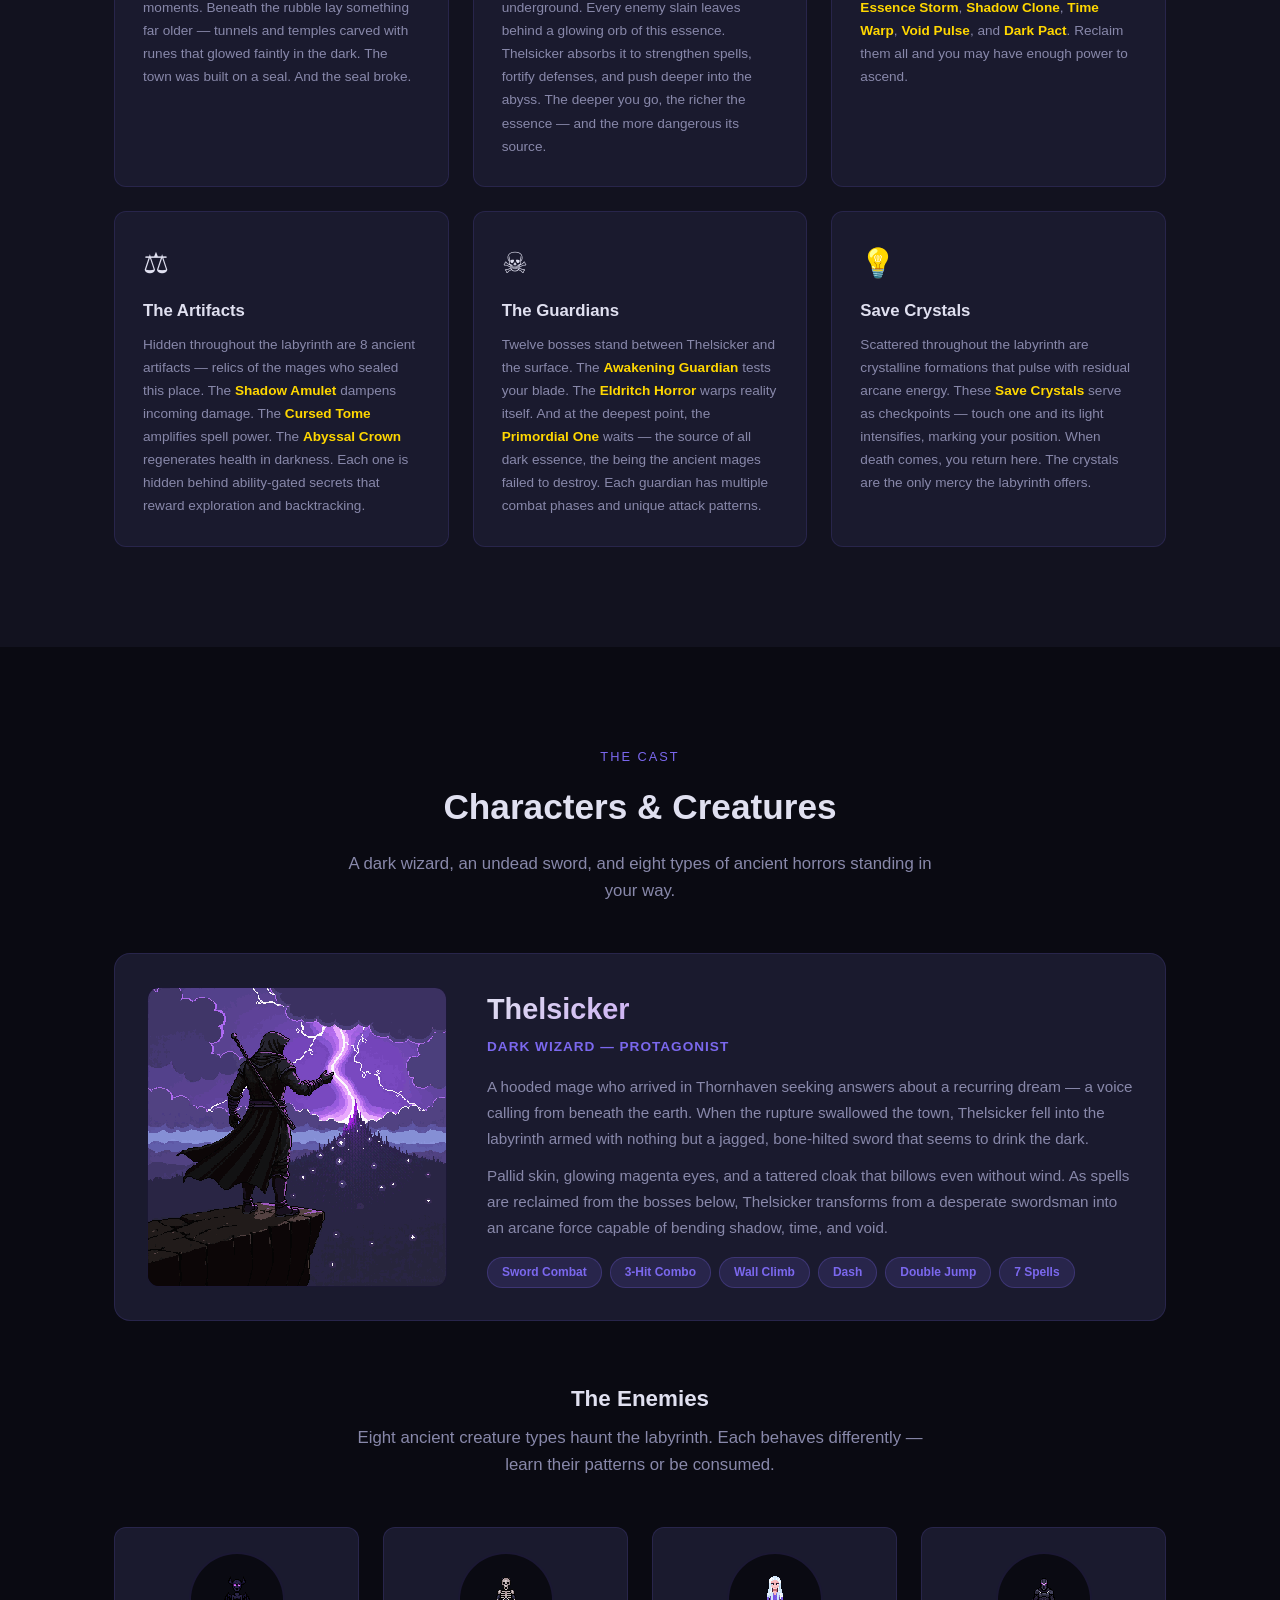
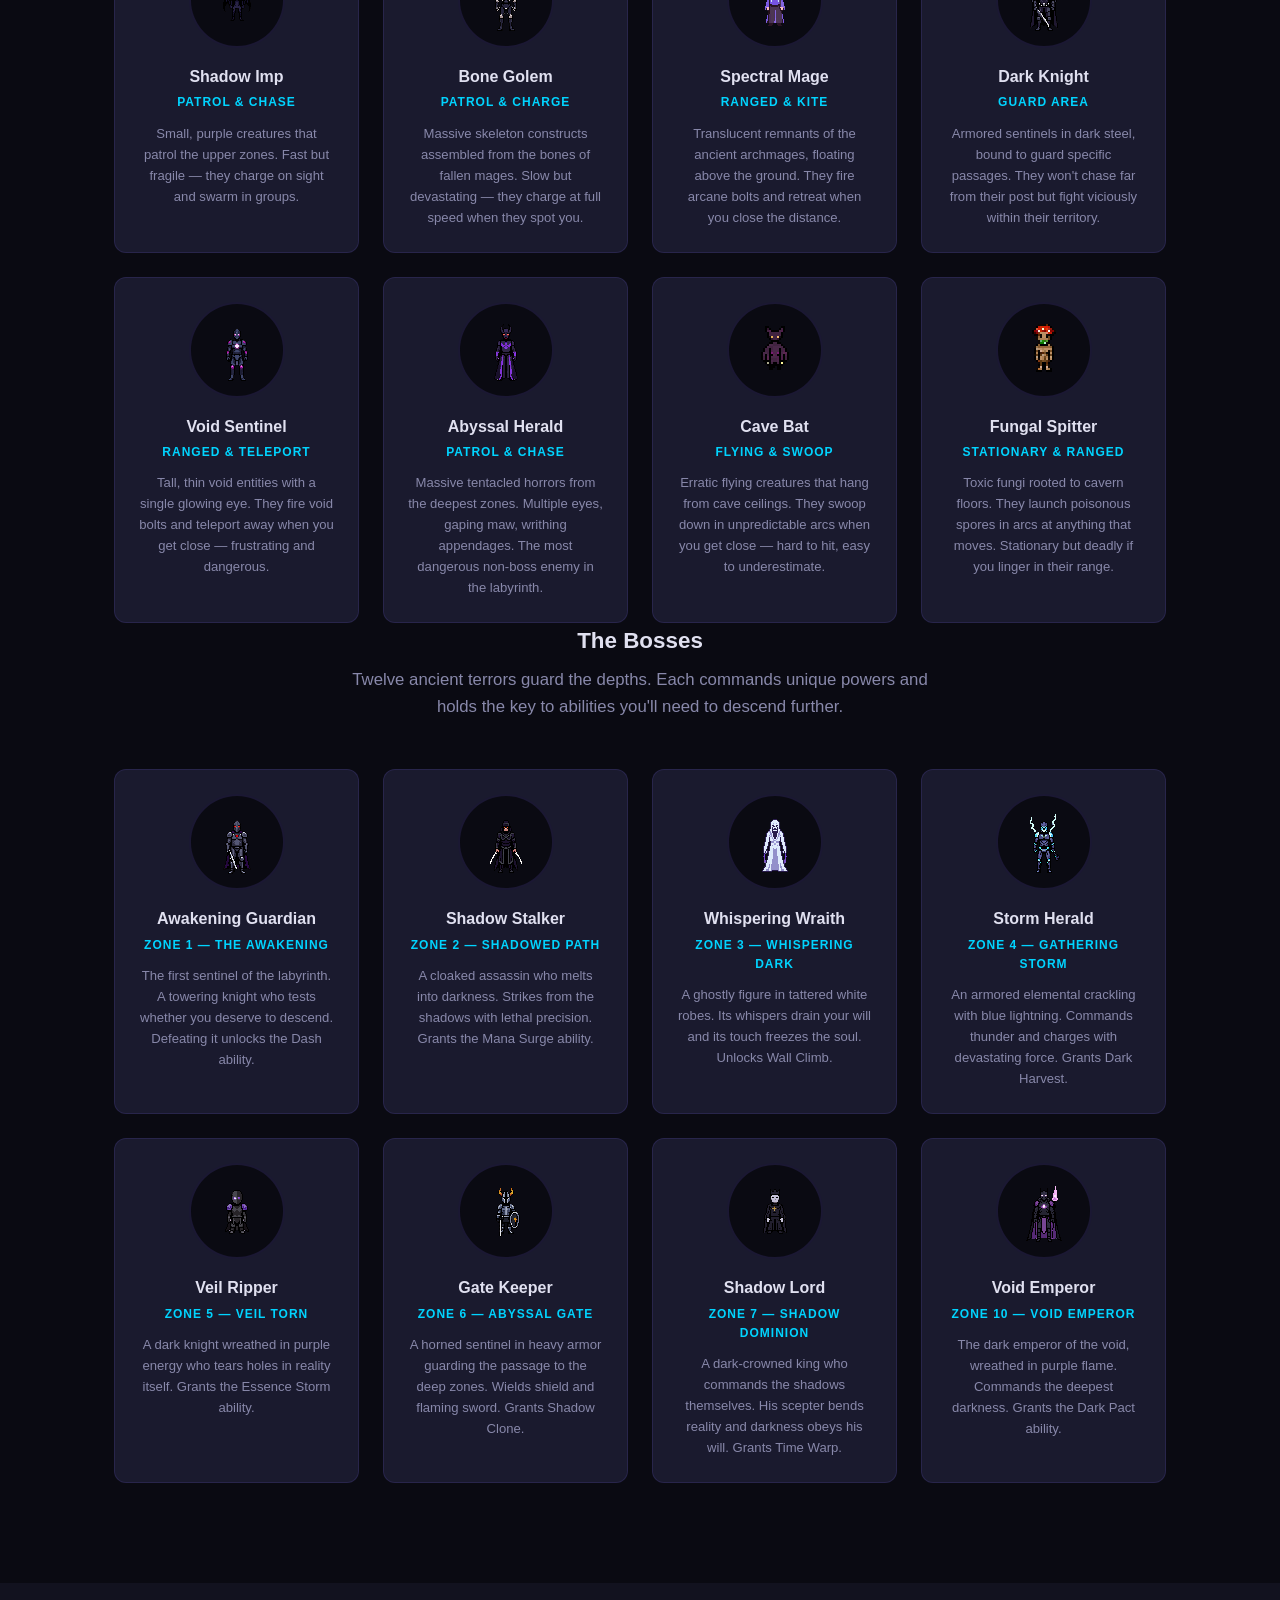
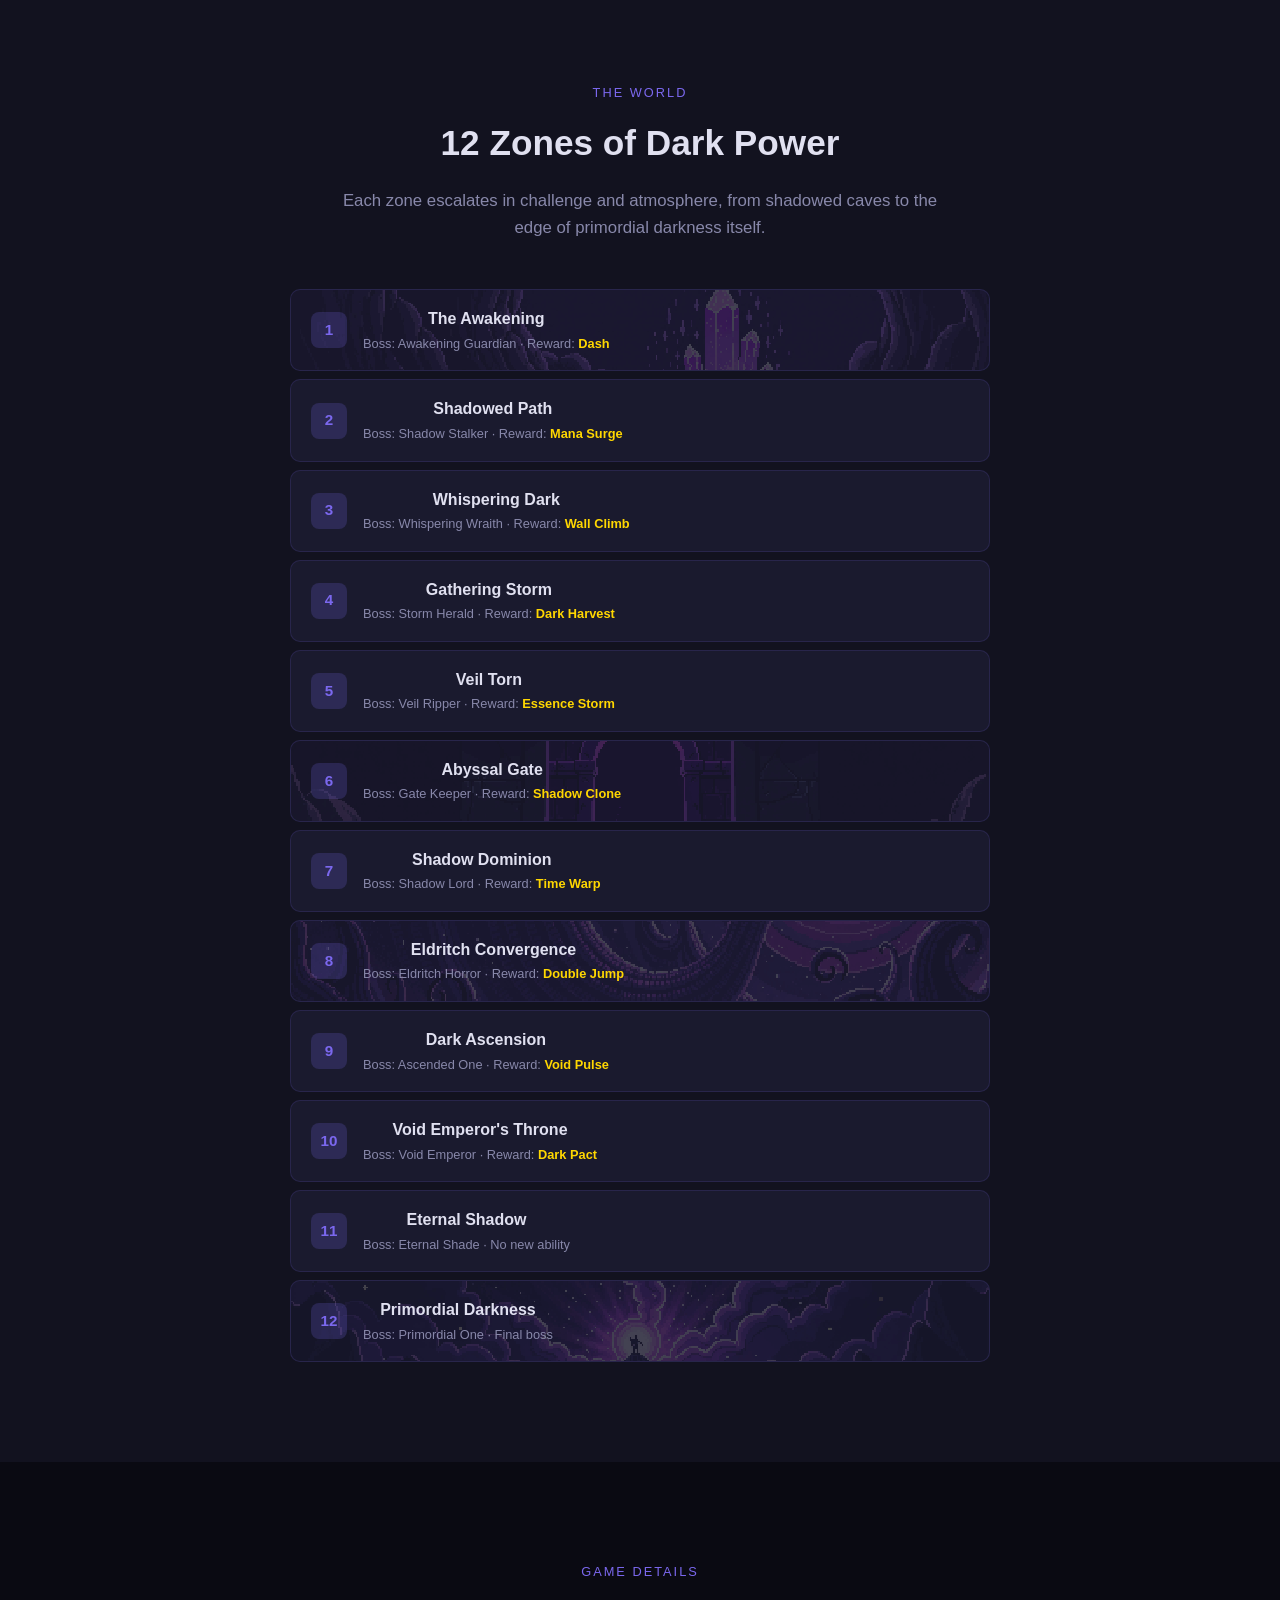
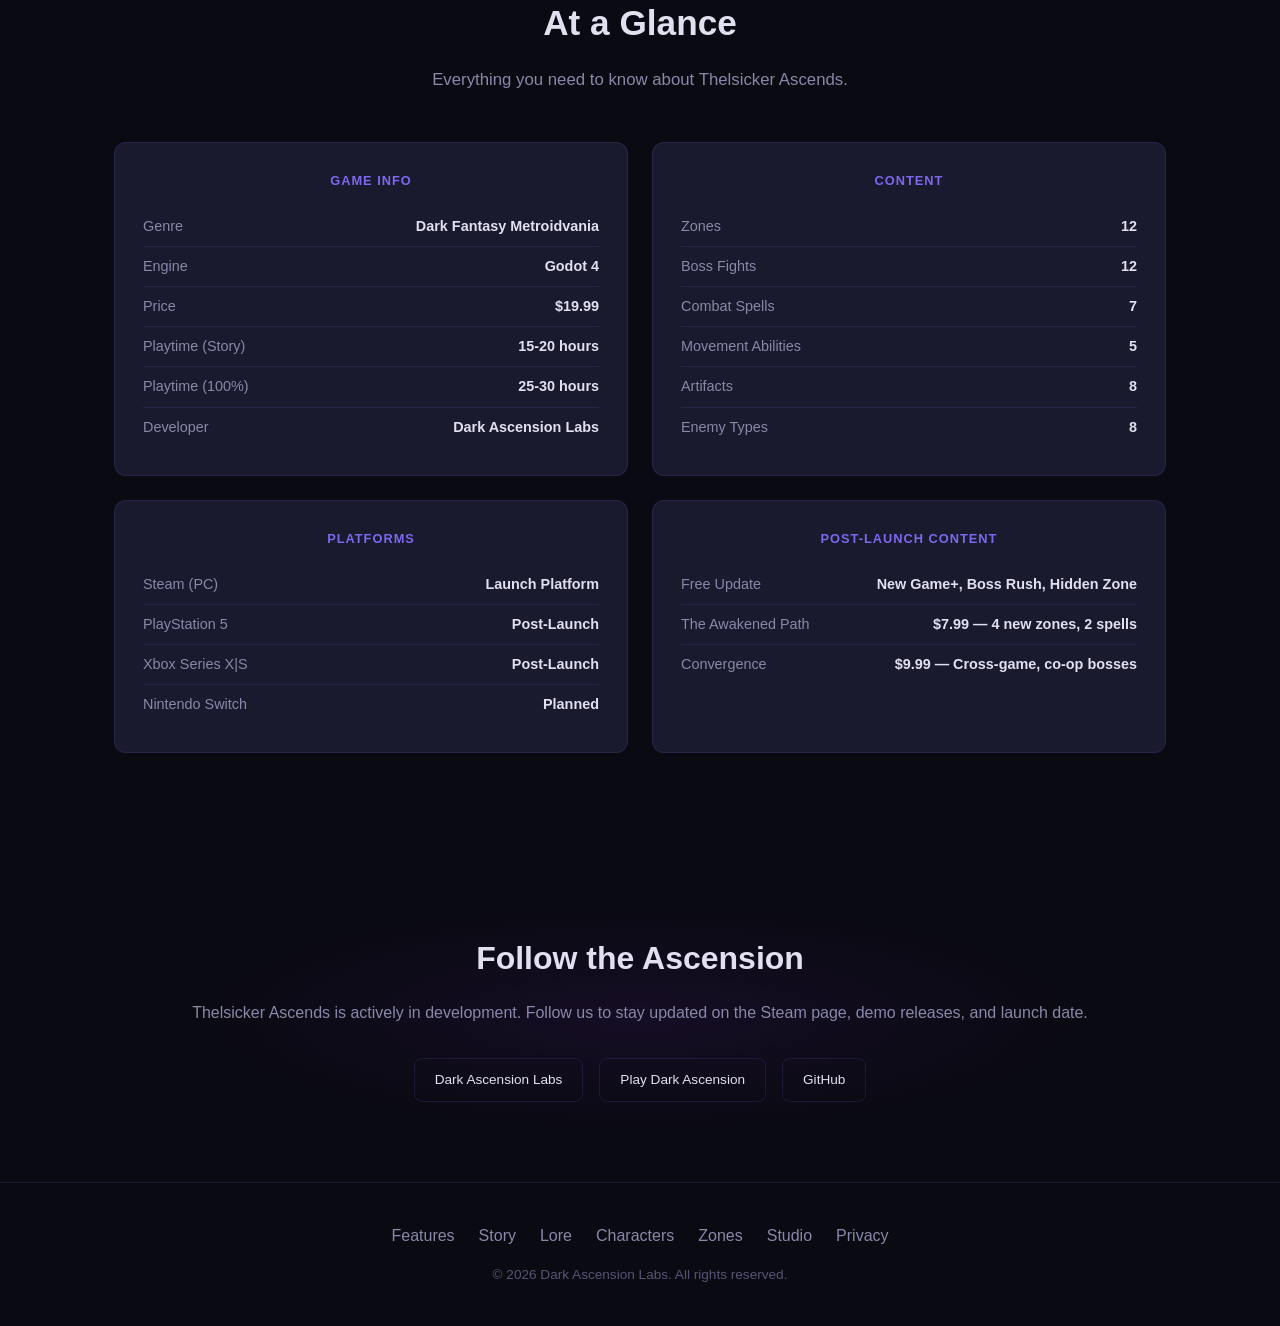
==== commit 16a7cfdf: "Update zone maps and add boss character sprites - Replace all 12 zone map images with new image-trac" ====
--- a/index.html
+++ b/index.html
@@ -257,6 +257,77 @@
           <p>Toxic fungi rooted to cavern floors. They launch poisonous spores in arcs at anything that moves. Stationary but deadly if you linger in their range.</p>
         </div>
       </div>
+
+      <!-- Boss gallery -->
+      <h3 class="enemies-heading">The Bosses</h3>
+      <p class="section-subtitle">Twelve ancient terrors guard the depths. Each commands unique powers and holds the key to abilities you'll need to descend further.</p>
+
+      <div class="enemy-grid">
+        <div class="enemy-card">
+          <div class="enemy-image">
+            <img src="images/characters/boss_awakening_guardian.png" alt="Awakening Guardian" class="pixel-art">
+          </div>
+          <h4>Awakening Guardian</h4>
+          <div class="enemy-type">Zone 1 &mdash; The Awakening</div>
+          <p>The first sentinel of the labyrinth. A towering knight who tests whether you deserve to descend. Defeating it unlocks the Dash ability.</p>
+        </div>
+        <div class="enemy-card">
+          <div class="enemy-image">
+            <img src="images/characters/boss_shadow_stalker.png" alt="Shadow Stalker" class="pixel-art">
+          </div>
+          <h4>Shadow Stalker</h4>
+          <div class="enemy-type">Zone 2 &mdash; Shadowed Path</div>
+          <p>A cloaked assassin who melts into darkness. Strikes from the shadows with lethal precision. Grants the Mana Surge ability.</p>
+        </div>
+        <div class="enemy-card">
+          <div class="enemy-image">
+            <img src="images/characters/boss_whispering_wraith.png" alt="Whispering Wraith" class="pixel-art">
+          </div>
+          <h4>Whispering Wraith</h4>
+          <div class="enemy-type">Zone 3 &mdash; Whispering Dark</div>
+          <p>A ghostly figure in tattered white robes. Its whispers drain your will and its touch freezes the soul. Unlocks Wall Climb.</p>
+        </div>
+        <div class="enemy-card">
+          <div class="enemy-image">
+            <img src="images/characters/boss_storm_herald.png" alt="Storm Herald" class="pixel-art">
+          </div>
+          <h4>Storm Herald</h4>
+          <div class="enemy-type">Zone 4 &mdash; Gathering Storm</div>
+          <p>An armored elemental crackling with blue lightning. Commands thunder and charges with devastating force. Grants Dark Harvest.</p>
+        </div>
+        <div class="enemy-card">
+          <div class="enemy-image">
+            <img src="images/characters/boss_veil_ripper.png" alt="Veil Ripper" class="pixel-art">
+          </div>
+          <h4>Veil Ripper</h4>
+          <div class="enemy-type">Zone 5 &mdash; Veil Torn</div>
+          <p>A dark knight wreathed in purple energy who tears holes in reality itself. Grants the Essence Storm ability.</p>
+        </div>
+        <div class="enemy-card">
+          <div class="enemy-image">
+            <img src="images/characters/boss_gate_keeper.png" alt="Gate Keeper" class="pixel-art">
+          </div>
+          <h4>Gate Keeper</h4>
+          <div class="enemy-type">Zone 6 &mdash; Abyssal Gate</div>
+          <p>A horned sentinel in heavy armor guarding the passage to the deep zones. Wields shield and flaming sword. Grants Shadow Clone.</p>
+        </div>
+        <div class="enemy-card">
+          <div class="enemy-image">
+            <img src="images/characters/boss_shadow_lord.png" alt="Shadow Lord" class="pixel-art">
+          </div>
+          <h4>Shadow Lord</h4>
+          <div class="enemy-type">Zone 7 &mdash; Shadow Dominion</div>
+          <p>A dark-crowned king who commands the shadows themselves. His scepter bends reality and darkness obeys his will. Grants Time Warp.</p>
+        </div>
+        <div class="enemy-card">
+          <div class="enemy-image">
+            <img src="images/characters/boss_void_emperor.png" alt="Void Emperor" class="pixel-art">
+          </div>
+          <h4>Void Emperor</h4>
+          <div class="enemy-type">Zone 10 &mdash; Void Emperor</div>
+          <p>The dark emperor of the void, wreathed in purple flame. Commands the deepest darkness. Grants the Dark Pact ability.</p>
+        </div>
+      </div>
     </div>
   </section>
 
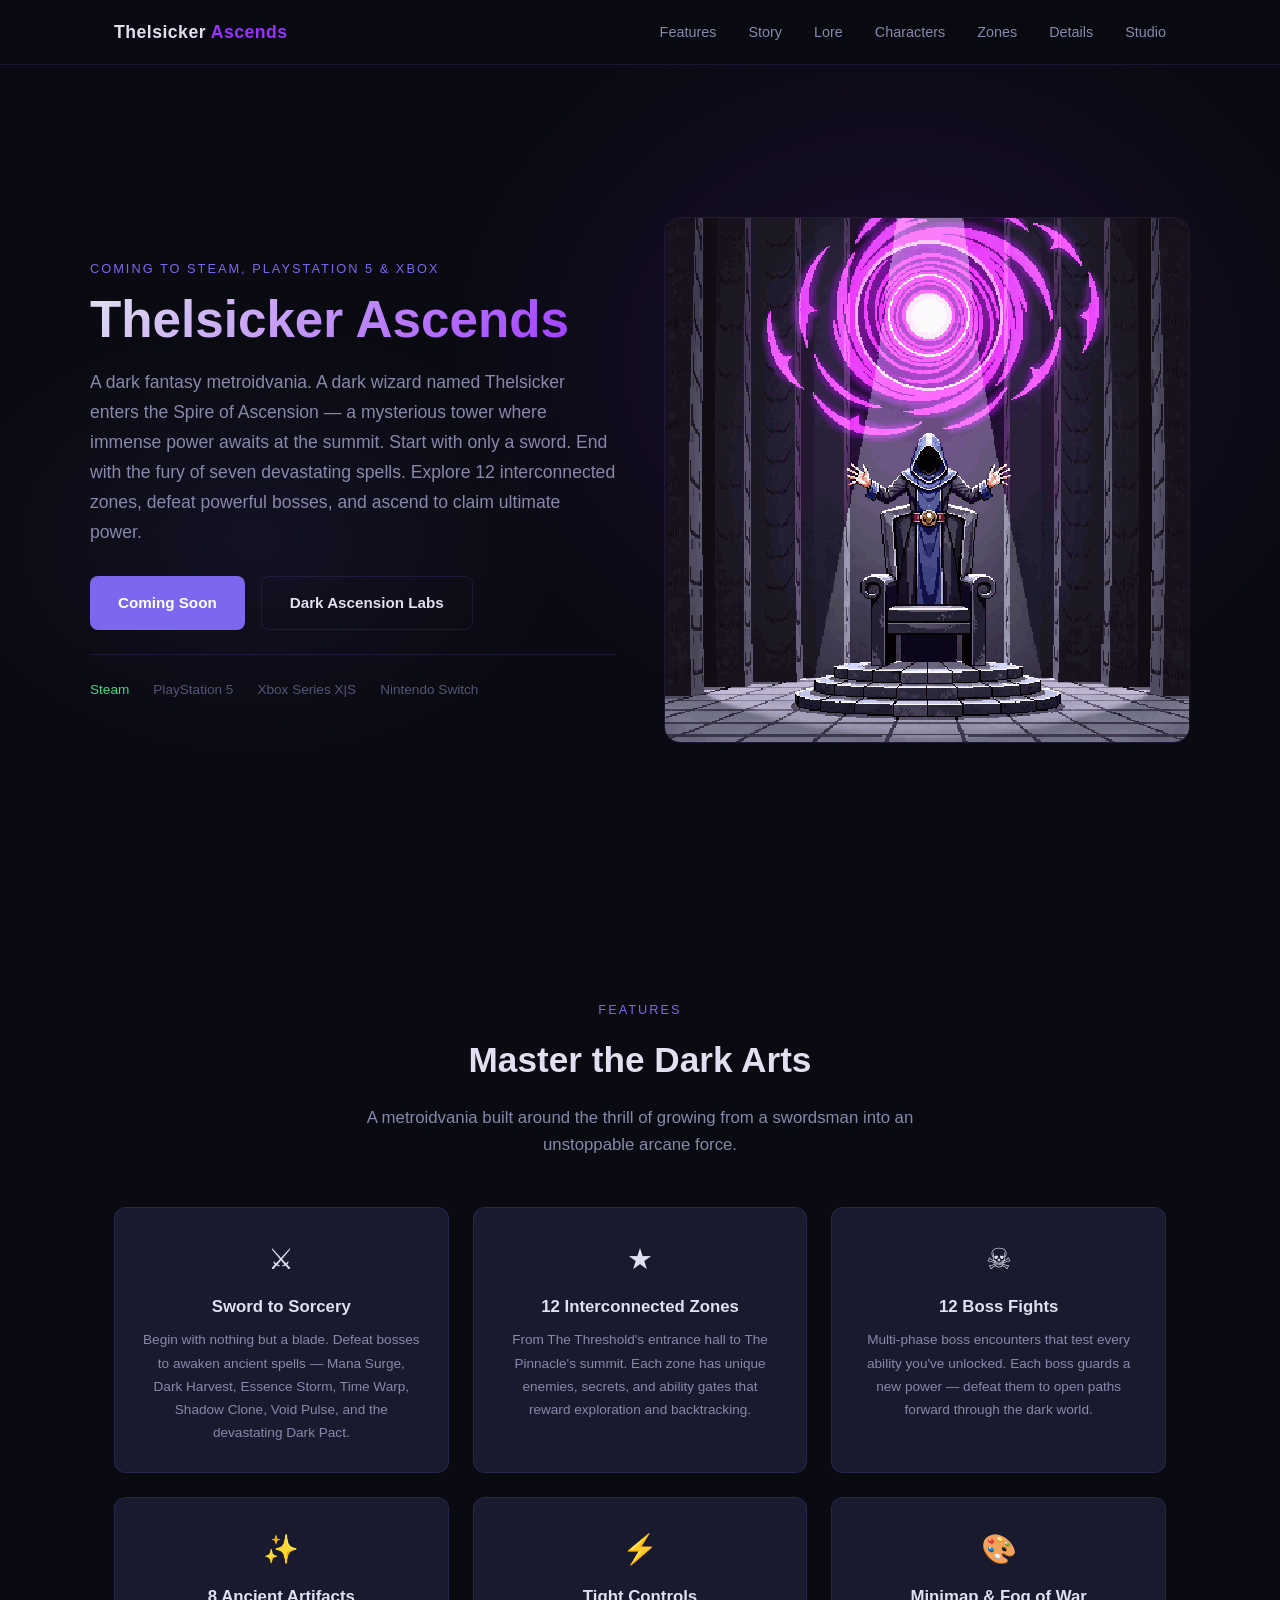
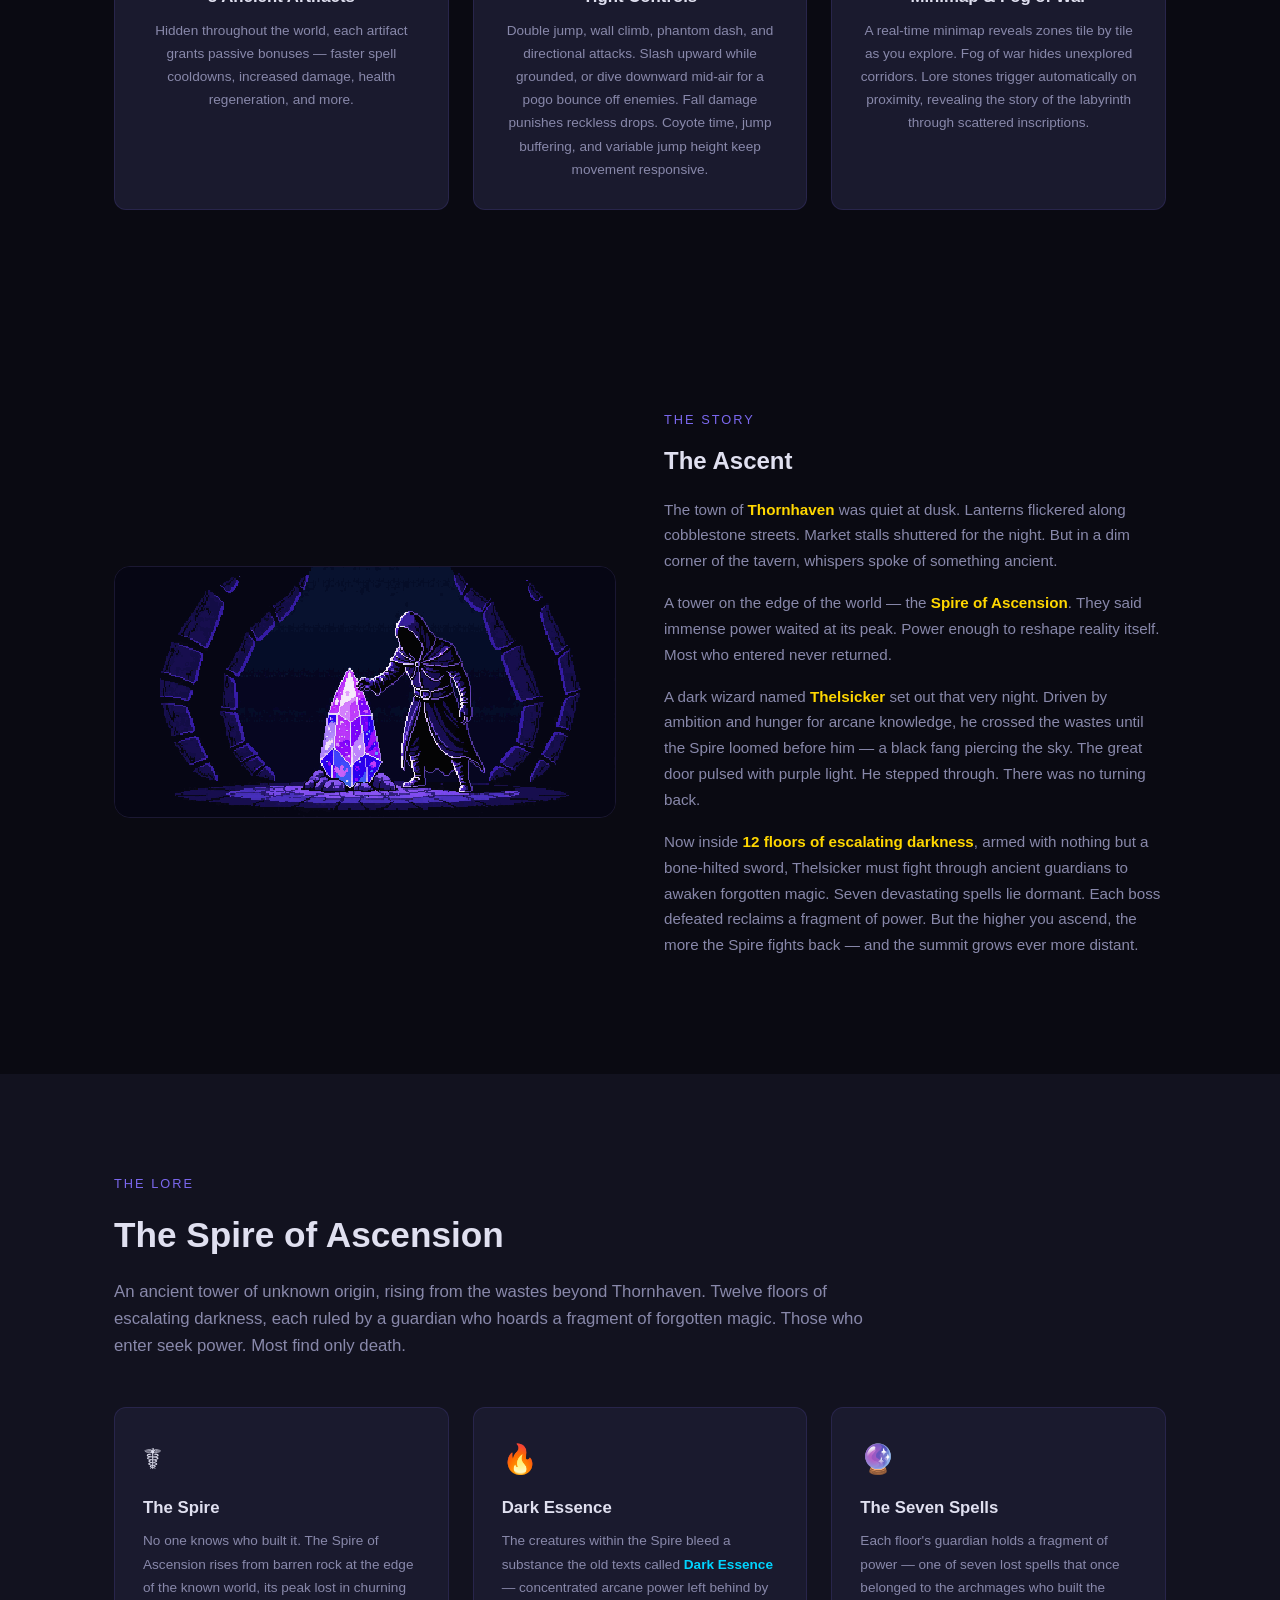
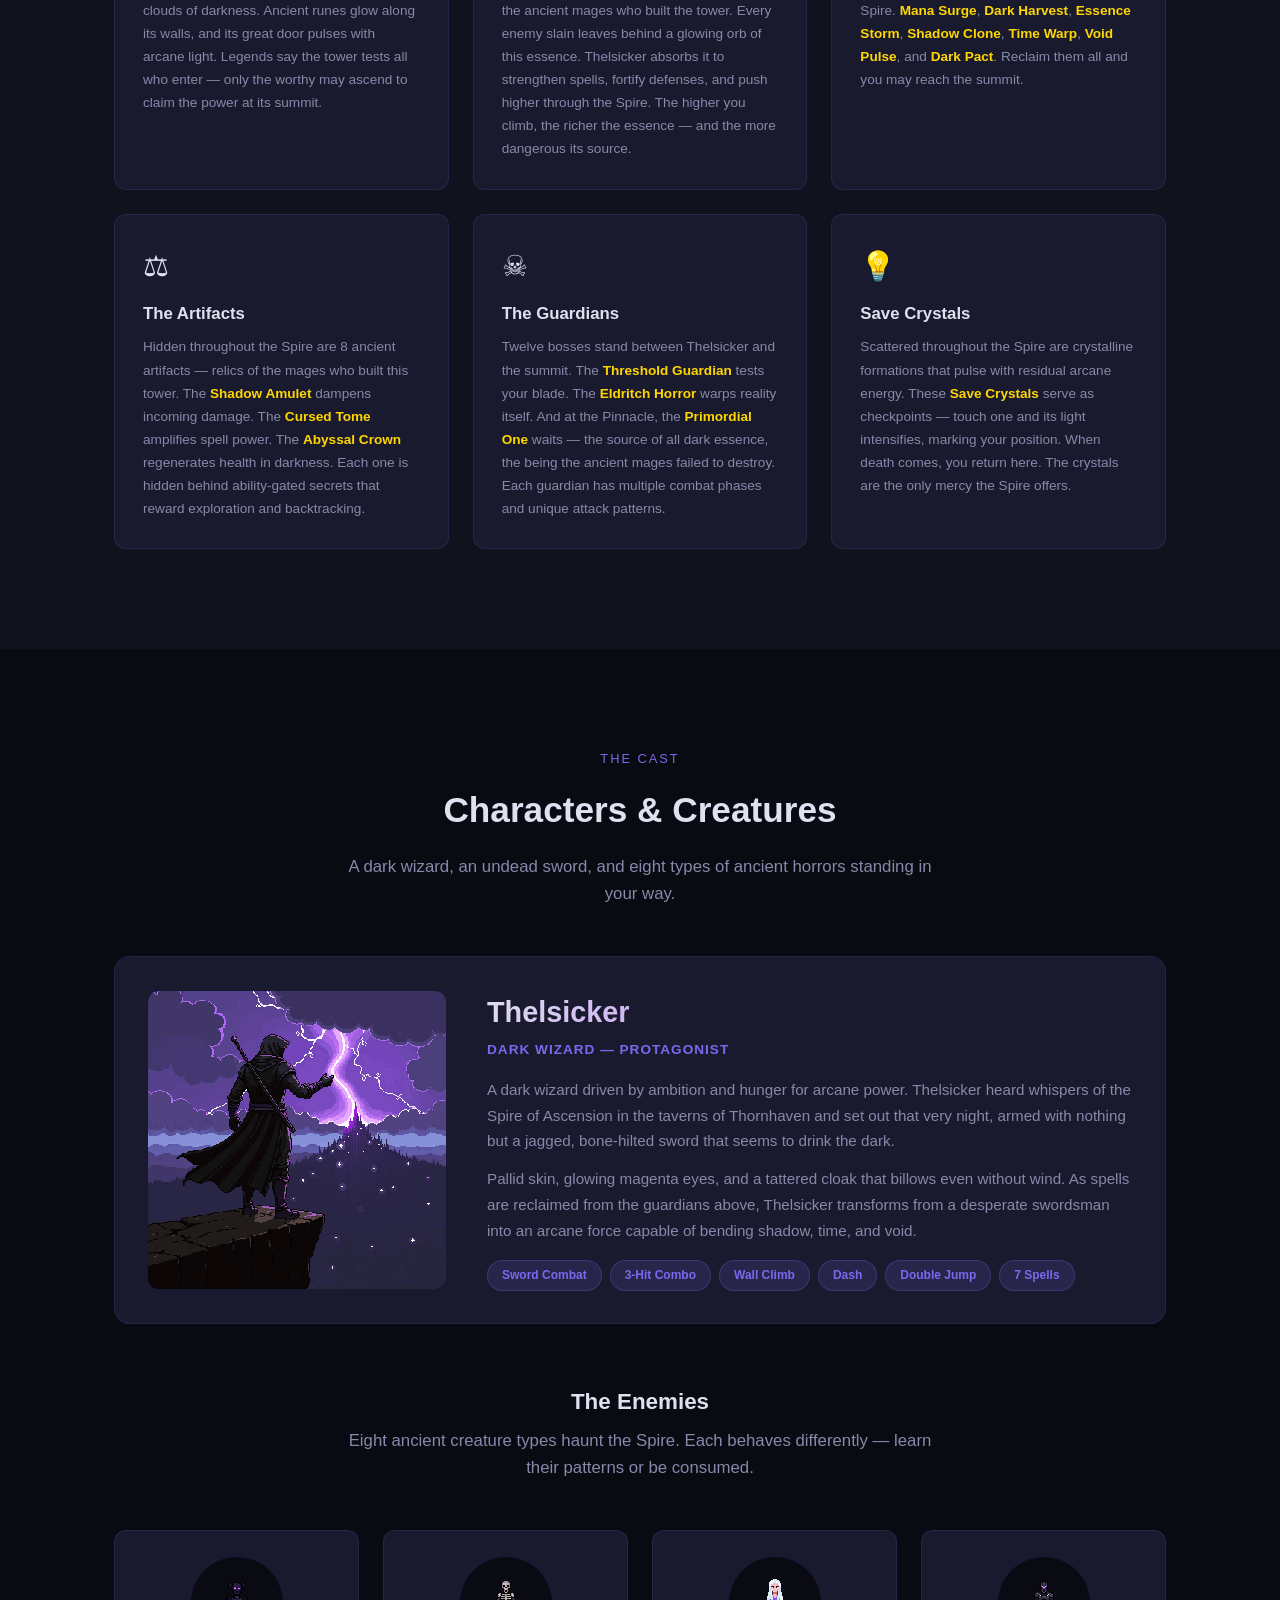
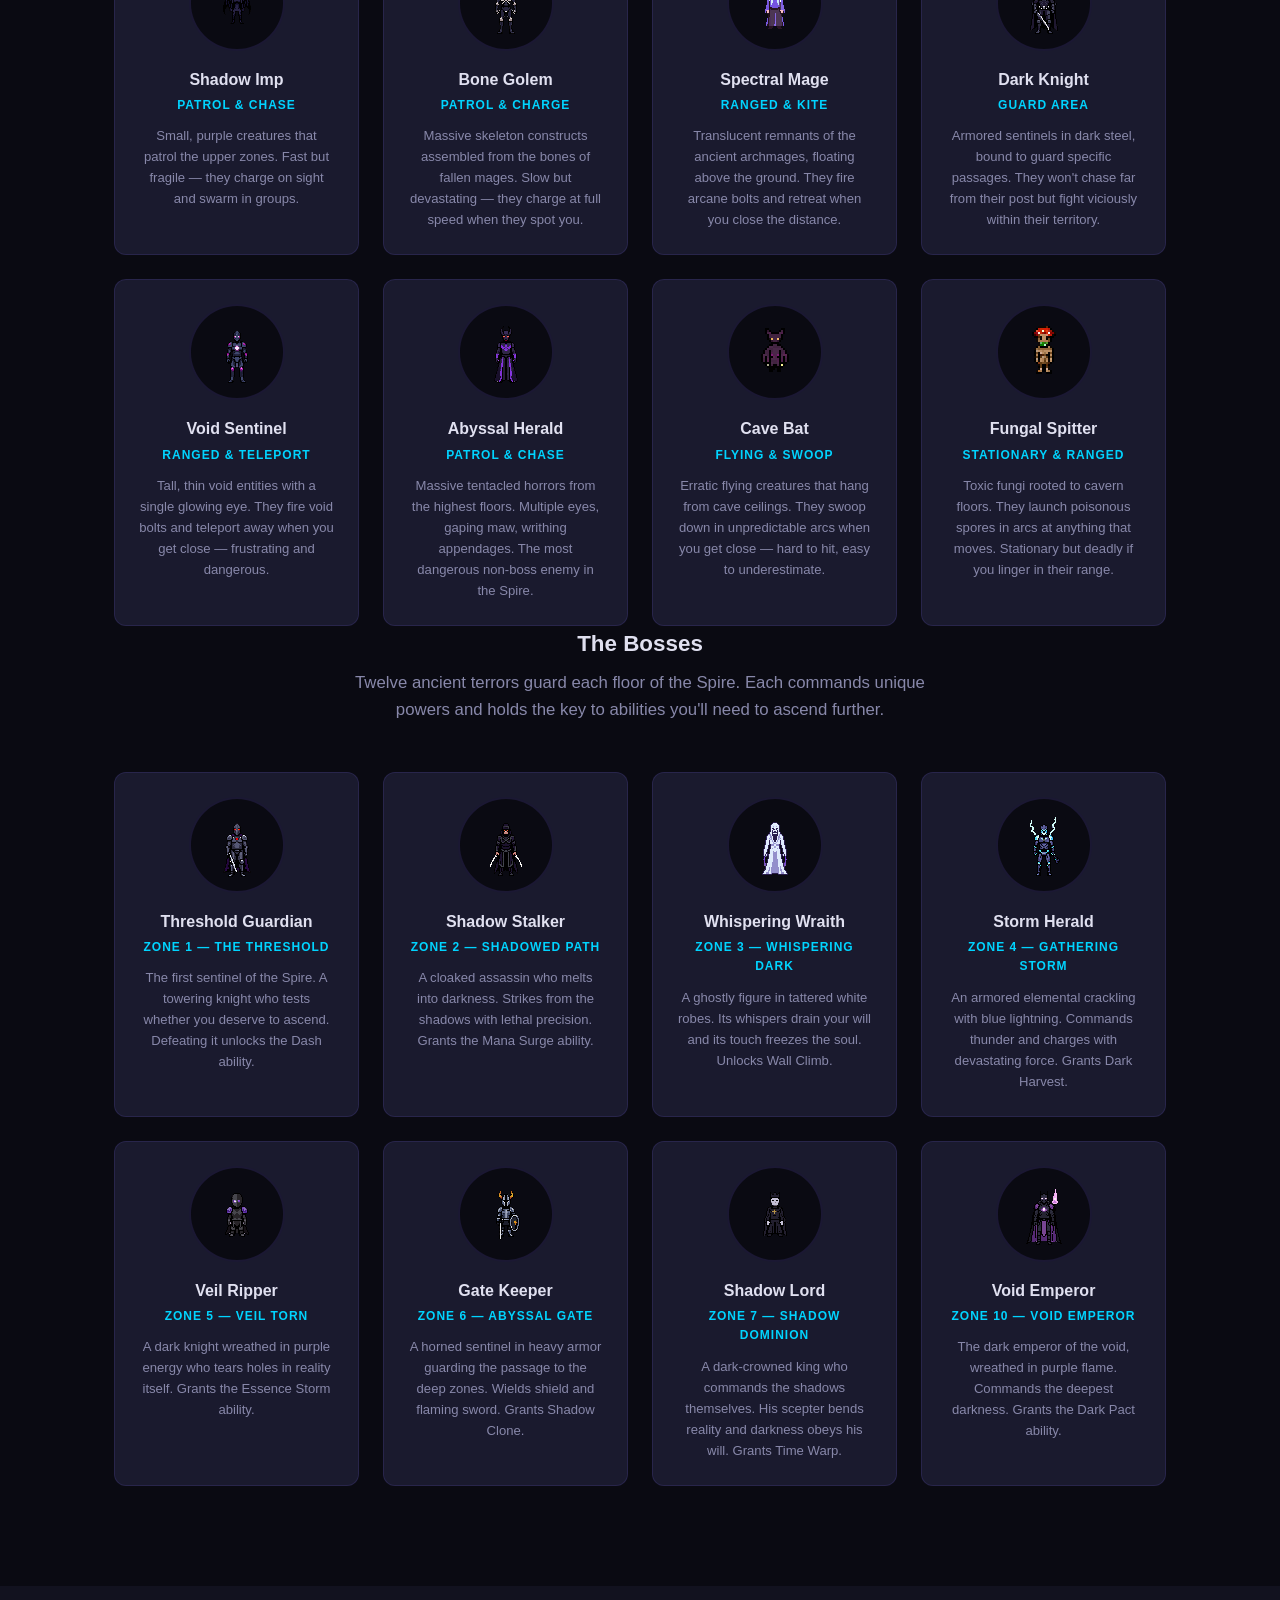
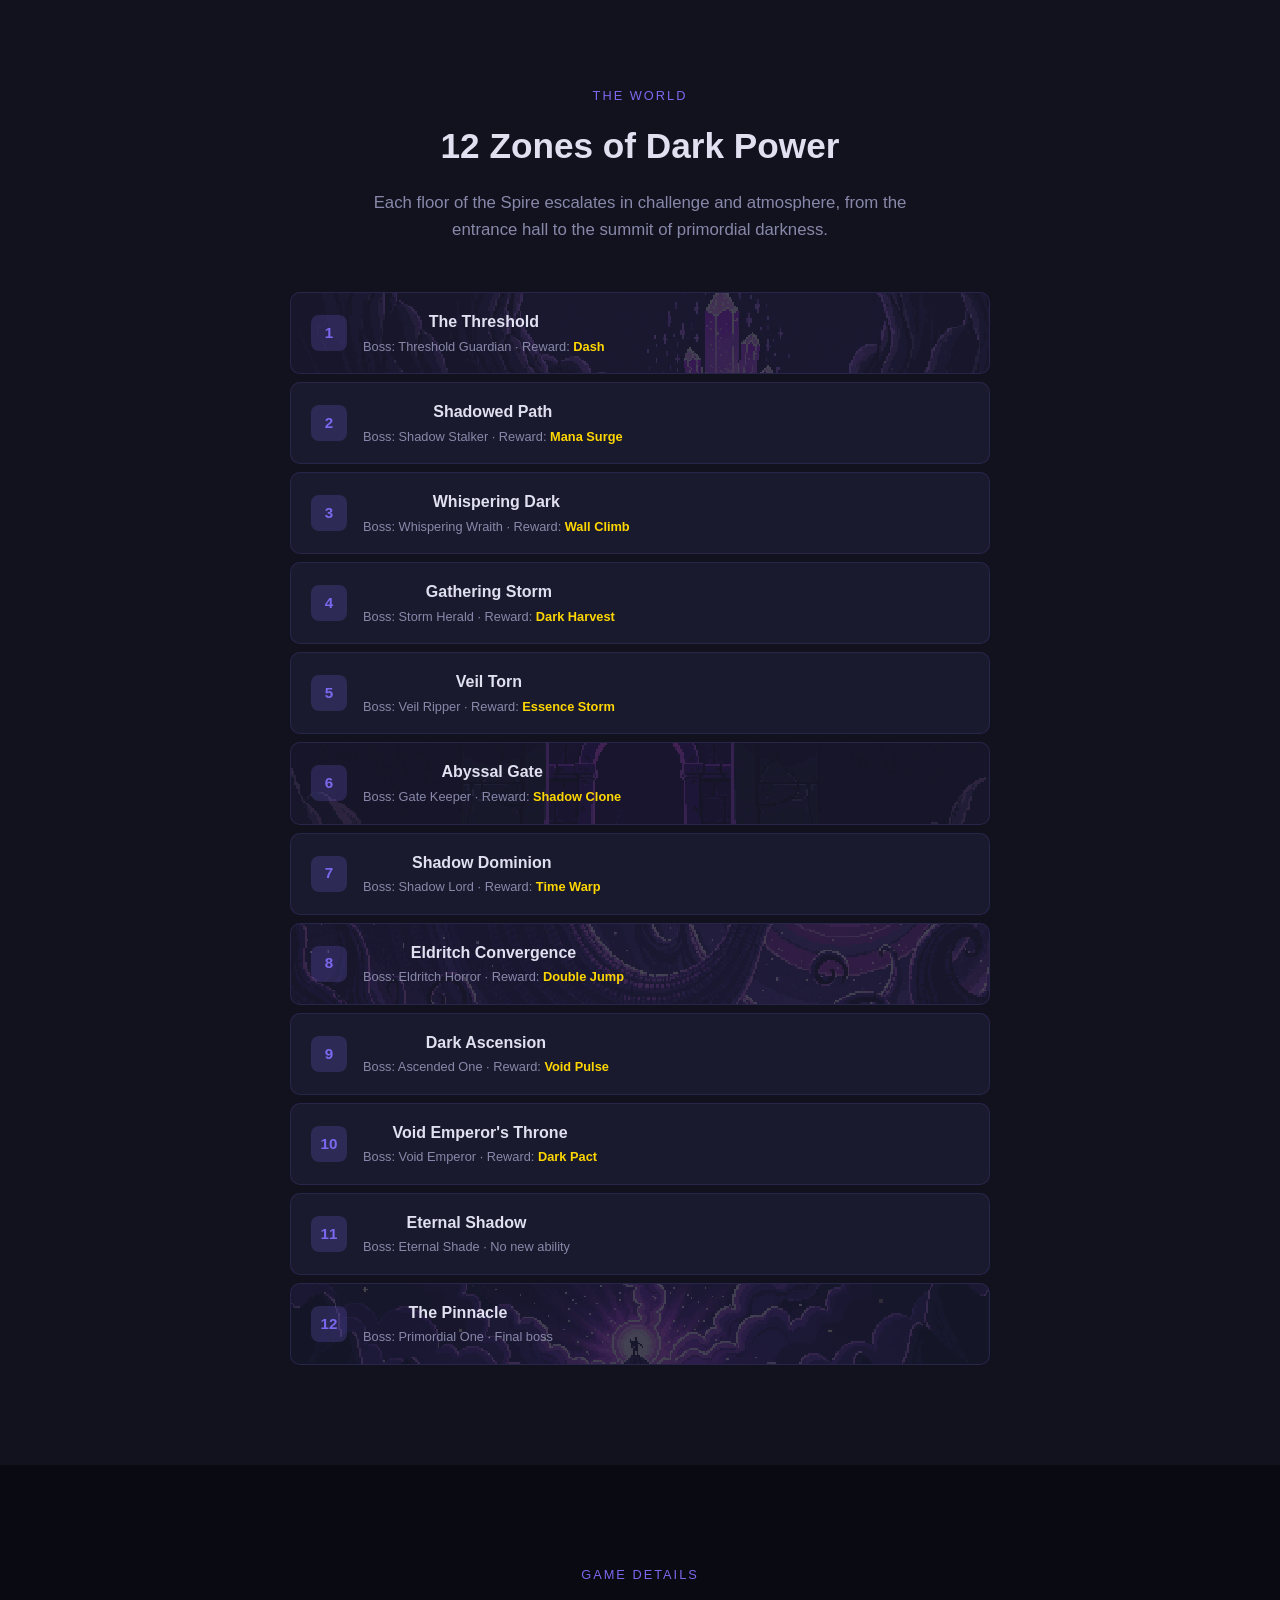
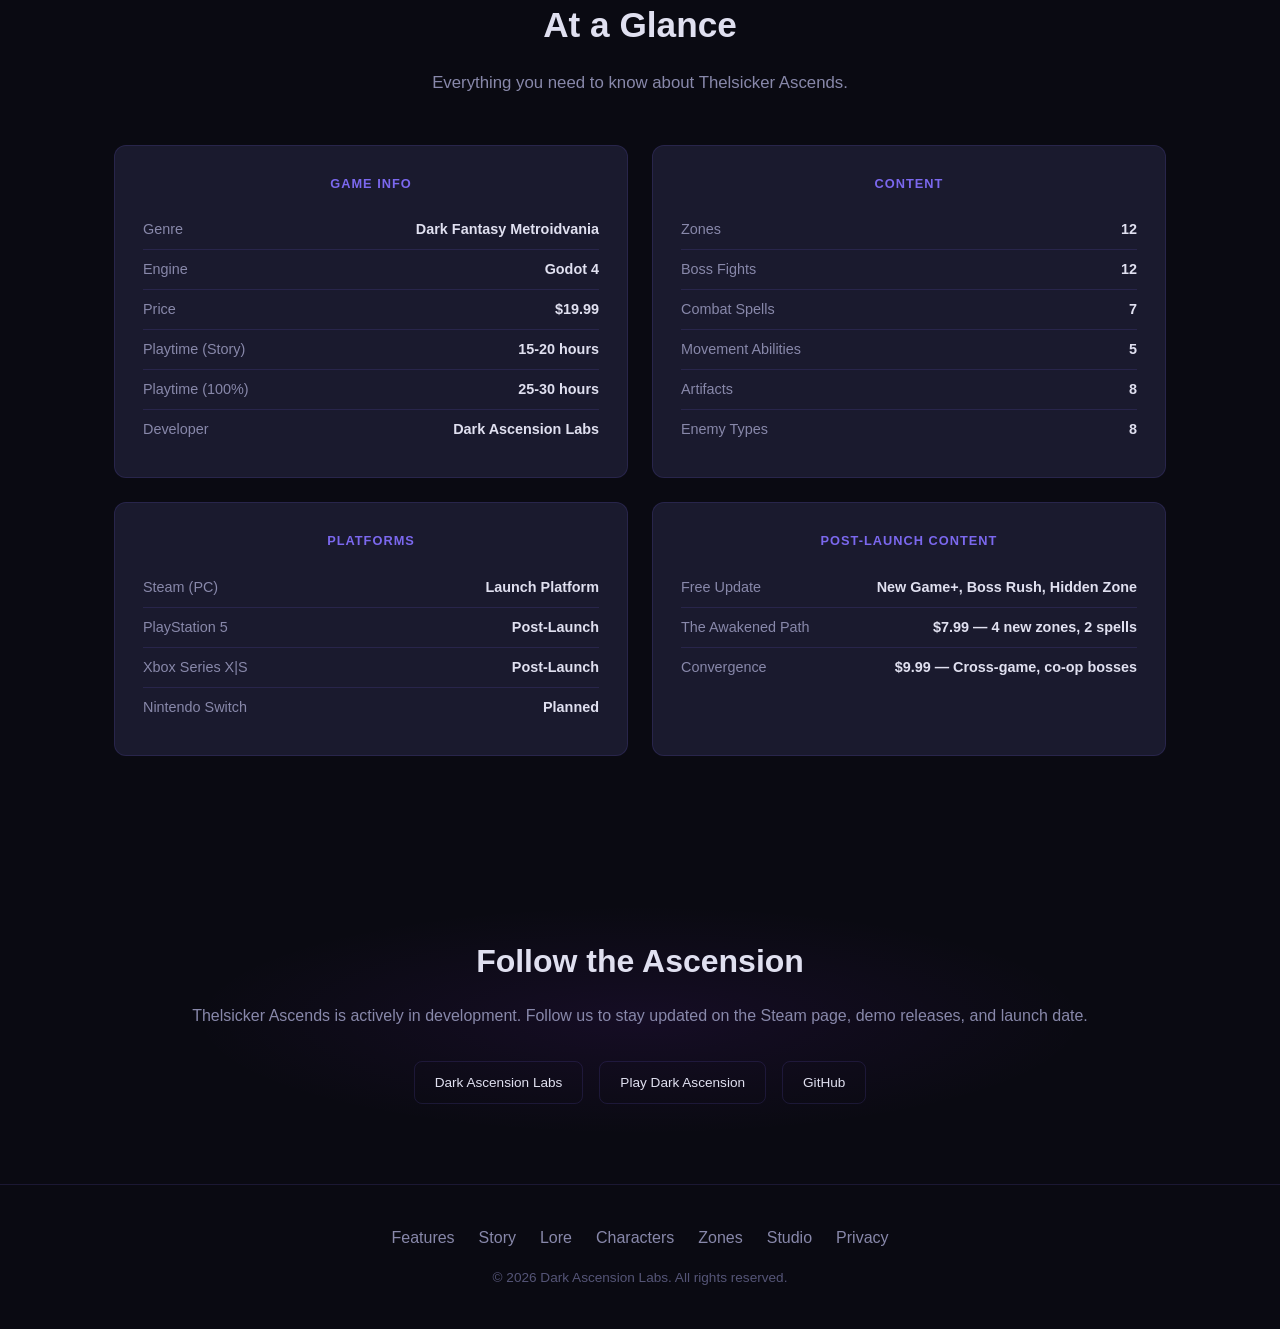
==== commit 7229e7d4: "Update lore: Spire of Ascension narrative Rewrite story from "falling into a pit" to dark wizard ent" ====
--- a/index.html
+++ b/index.html
@@ -4,9 +4,9 @@
   <meta charset="UTF-8">
   <meta name="viewport" content="width=device-width, initial-scale=1.0">
   <title>Thelsicker Ascends — Dark Fantasy Metroidvania</title>
-  <meta name="description" content="Thelsicker Ascends is a dark fantasy metroidvania. When the town of Thornhaven breaks apart, a hooded mage falls into the darkness beneath. Explore 12 zones, defeat 12 bosses, and awaken 7 devastating spells. Coming to Steam, PlayStation 5, and Xbox.">
+  <meta name="description" content="Thelsicker Ascends is a dark fantasy metroidvania. A dark wizard enters the Spire of Ascension — a mysterious tower of immense power. Explore 12 zones, defeat 12 bosses, and awaken 7 devastating spells. Coming to Steam, PlayStation 5, and Xbox.">
   <meta property="og:title" content="Thelsicker Ascends — Dark Fantasy Metroidvania">
-  <meta property="og:description" content="When Thornhaven falls, a hooded mage descends into darkness. Explore 12 zones, defeat 12 bosses, awaken 7 dark spells. Coming to Steam, PS5, and Xbox.">
+  <meta property="og:description" content="A dark wizard enters the Spire of Ascension seeking ultimate power. Explore 12 zones, defeat 12 bosses, awaken 7 dark spells. Coming to Steam, PS5, and Xbox.">
   <meta property="og:image" content="images/concept/ascendant_throne_power.png">
   <meta property="og:url" content="https://thelsickerascends.com">
   <meta property="og:type" content="website">
@@ -38,7 +38,7 @@
       <div class="hero-text">
         <div class="section-label">Coming to Steam, PlayStation 5 &amp; Xbox</div>
         <h1>Thelsicker Ascends</h1>
-        <p>A dark fantasy metroidvania. When the town of Thornhaven breaks apart, a hooded mage named Thelsicker falls into the darkness beneath. Start with only a sword. End with the fury of seven devastating spells. Explore 12 interconnected zones, defeat powerful bosses, and fight your way back to the surface.</p>
+        <p>A dark fantasy metroidvania. A dark wizard named Thelsicker enters the Spire of Ascension — a mysterious tower where immense power awaits at the summit. Start with only a sword. End with the fury of seven devastating spells. Explore 12 interconnected zones, defeat powerful bosses, and ascend to claim ultimate power.</p>
         <div class="hero-buttons">
           <a href="#details" class="btn btn-primary">Coming Soon</a>
           <a href="https://darkascensionlabs.com" class="btn btn-secondary">Dark Ascension Labs</a>
@@ -72,7 +72,7 @@
         <div class="feature-card">
           <div class="feature-icon">&#9733;</div>
           <h4>12 Interconnected Zones</h4>
-          <p>From The Awakening's tutorial caves to the Primordial Darkness endgame. Each zone has unique enemies, secrets, and ability gates that reward exploration and backtracking.</p>
+          <p>From The Threshold's entrance hall to The Pinnacle's summit. Each zone has unique enemies, secrets, and ability gates that reward exploration and backtracking.</p>
         </div>
         <div class="feature-card">
           <div class="feature-icon">&#9760;</div>
@@ -98,20 +98,20 @@
     </div>
   </section>
 
-  <!-- Story: The Fall -->
+  <!-- Story: The Ascent -->
   <section id="story">
     <div class="container">
       <div class="story-grid">
         <div class="story-image">
-          <img src="images/concept/ascendant_cavern_origin.png" alt="Thelsicker falling into the depths beneath Thornhaven" class="pixel-art">
+          <img src="images/concept/ascendant_cavern_origin.png" alt="The Spire of Ascension looms above Thornhaven" class="pixel-art">
         </div>
         <div class="story-text">
           <div class="section-label">The Story</div>
-          <h3>The Fall</h3>
-          <p>The town of <span class="highlight">Thornhaven</span> was quiet at dusk. Lanterns flickered along cobblestone streets. Market stalls shuttered for the night. A bell tower stood watch over a place at peace.</p>
-          <p>Then the ground shook. Cracks split the cobblestone. Dark mist seeped up from below. The church bell rang on its own — and the earth <span class="highlight">broke open</span>.</p>
-          <p>A hooded figure named <span class="highlight">Thelsicker</span> fell through the rupture — past the town's foundation, past ancient stone, past forgotten ruins carved with glowing runes — into a darkness older than the world above.</p>
-          <p>Now trapped beneath <span class="highlight">12 zones of escalating darkness</span>, armed with nothing but a rusted sword, Thelsicker must fight through ancient guardians to awaken forgotten magic. Seven devastating spells lie dormant. Each boss defeated reclaims a fragment of power. But the deeper you descend, the more the darkness pushes back — and the way home grows further away.</p>
+          <h3>The Ascent</h3>
+          <p>The town of <span class="highlight">Thornhaven</span> was quiet at dusk. Lanterns flickered along cobblestone streets. Market stalls shuttered for the night. But in a dim corner of the tavern, whispers spoke of something ancient.</p>
+          <p>A tower on the edge of the world — the <span class="highlight">Spire of Ascension</span>. They said immense power waited at its peak. Power enough to reshape reality itself. Most who entered never returned.</p>
+          <p>A dark wizard named <span class="highlight">Thelsicker</span> set out that very night. Driven by ambition and hunger for arcane knowledge, he crossed the wastes until the Spire loomed before him — a black fang piercing the sky. The great door pulsed with purple light. He stepped through. There was no turning back.</p>
+          <p>Now inside <span class="highlight">12 floors of escalating darkness</span>, armed with nothing but a bone-hilted sword, Thelsicker must fight through ancient guardians to awaken forgotten magic. Seven devastating spells lie dormant. Each boss defeated reclaims a fragment of power. But the higher you ascend, the more the Spire fights back — and the summit grows ever more distant.</p>
         </div>
       </div>
     </div>
@@ -121,39 +121,39 @@
   <section id="lore" class="lore-section">
     <div class="container">
       <div class="section-label">The Lore</div>
-      <h2 class="section-title">The World Beneath Thornhaven</h2>
-      <p class="section-subtitle" style="max-width:750px;">Thornhaven was a quiet town built on the ruins of something ancient. When the rupture tore through its foundation, it revealed a vertical labyrinth — 12 zones of darkness, each ruled by a guardian who hoards a fragment of forgotten magic.</p>
+      <h2 class="section-title">The Spire of Ascension</h2>
+      <p class="section-subtitle" style="max-width:750px;">An ancient tower of unknown origin, rising from the wastes beyond Thornhaven. Twelve floors of escalating darkness, each ruled by a guardian who hoards a fragment of forgotten magic. Those who enter seek power. Most find only death.</p>
 
       <div class="lore-grid">
         <div class="lore-card">
           <div class="lore-icon">&#9764;</div>
-          <h4>The Rupture</h4>
-          <p>No one knows what caused it. The earth cracked, the bell tower rang on its own, and dark mist seeped through the cobblestone. The town of Thornhaven split open in moments. Beneath the rubble lay something far older — tunnels and temples carved with runes that glowed faintly in the dark. The town was built on a seal. And the seal broke.</p>
+          <h4>The Spire</h4>
+          <p>No one knows who built it. The Spire of Ascension rises from barren rock at the edge of the known world, its peak lost in churning clouds of darkness. Ancient runes glow along its walls, and its great door pulses with arcane light. Legends say the tower tests all who enter — only the worthy may ascend to claim the power at its summit.</p>
         </div>
         <div class="lore-card">
           <div class="lore-icon">&#128293;</div>
           <h4>Dark Essence</h4>
-          <p>The creatures below bleed a substance the old texts called <em>Dark Essence</em> — concentrated arcane power left behind when the ancient mages sealed themselves underground. Every enemy slain leaves behind a glowing orb of this essence. Thelsicker absorbs it to strengthen spells, fortify defenses, and push deeper into the abyss. The deeper you go, the richer the essence — and the more dangerous its source.</p>
+          <p>The creatures within the Spire bleed a substance the old texts called <em>Dark Essence</em> — concentrated arcane power left behind by the ancient mages who built the tower. Every enemy slain leaves behind a glowing orb of this essence. Thelsicker absorbs it to strengthen spells, fortify defenses, and push higher through the Spire. The higher you climb, the richer the essence — and the more dangerous its source.</p>
         </div>
         <div class="lore-card">
           <div class="lore-icon">&#128302;</div>
           <h4>The Seven Spells</h4>
-          <p>Each zone boss guards a fragment of power — one of seven lost spells that once belonged to the archmages who built the labyrinth. <span class="highlight">Mana Surge</span>, <span class="highlight">Dark Harvest</span>, <span class="highlight">Essence Storm</span>, <span class="highlight">Shadow Clone</span>, <span class="highlight">Time Warp</span>, <span class="highlight">Void Pulse</span>, and <span class="highlight">Dark Pact</span>. Reclaim them all and you may have enough power to ascend.</p>
+          <p>Each floor's guardian holds a fragment of power — one of seven lost spells that once belonged to the archmages who built the Spire. <span class="highlight">Mana Surge</span>, <span class="highlight">Dark Harvest</span>, <span class="highlight">Essence Storm</span>, <span class="highlight">Shadow Clone</span>, <span class="highlight">Time Warp</span>, <span class="highlight">Void Pulse</span>, and <span class="highlight">Dark Pact</span>. Reclaim them all and you may reach the summit.</p>
         </div>
         <div class="lore-card">
           <div class="lore-icon">&#9878;</div>
           <h4>The Artifacts</h4>
-          <p>Hidden throughout the labyrinth are 8 ancient artifacts — relics of the mages who sealed this place. The <span class="highlight">Shadow Amulet</span> dampens incoming damage. The <span class="highlight">Cursed Tome</span> amplifies spell power. The <span class="highlight">Abyssal Crown</span> regenerates health in darkness. Each one is hidden behind ability-gated secrets that reward exploration and backtracking.</p>
+          <p>Hidden throughout the Spire are 8 ancient artifacts — relics of the mages who built this tower. The <span class="highlight">Shadow Amulet</span> dampens incoming damage. The <span class="highlight">Cursed Tome</span> amplifies spell power. The <span class="highlight">Abyssal Crown</span> regenerates health in darkness. Each one is hidden behind ability-gated secrets that reward exploration and backtracking.</p>
         </div>
         <div class="lore-card">
           <div class="lore-icon">&#9760;</div>
           <h4>The Guardians</h4>
-          <p>Twelve bosses stand between Thelsicker and the surface. The <span class="highlight">Awakening Guardian</span> tests your blade. The <span class="highlight">Eldritch Horror</span> warps reality itself. And at the deepest point, the <span class="highlight">Primordial One</span> waits — the source of all dark essence, the being the ancient mages failed to destroy. Each guardian has multiple combat phases and unique attack patterns.</p>
+          <p>Twelve bosses stand between Thelsicker and the summit. The <span class="highlight">Threshold Guardian</span> tests your blade. The <span class="highlight">Eldritch Horror</span> warps reality itself. And at the Pinnacle, the <span class="highlight">Primordial One</span> waits — the source of all dark essence, the being the ancient mages failed to destroy. Each guardian has multiple combat phases and unique attack patterns.</p>
         </div>
         <div class="lore-card">
           <div class="lore-icon">&#128161;</div>
           <h4>Save Crystals</h4>
-          <p>Scattered throughout the labyrinth are crystalline formations that pulse with residual arcane energy. These <span class="highlight">Save Crystals</span> serve as checkpoints — touch one and its light intensifies, marking your position. When death comes, you return here. The crystals are the only mercy the labyrinth offers.</p>
+          <p>Scattered throughout the Spire are crystalline formations that pulse with residual arcane energy. These <span class="highlight">Save Crystals</span> serve as checkpoints — touch one and its light intensifies, marking your position. When death comes, you return here. The crystals are the only mercy the Spire offers.</p>
         </div>
       </div>
     </div>
@@ -174,8 +174,8 @@
         <div class="character-hero-text">
           <h3>Thelsicker</h3>
           <div class="character-role">Dark Wizard &mdash; Protagonist</div>
-          <p>A hooded mage who arrived in Thornhaven seeking answers about a recurring dream — a voice calling from beneath the earth. When the rupture swallowed the town, Thelsicker fell into the labyrinth armed with nothing but a jagged, bone-hilted sword that seems to drink the dark.</p>
-          <p>Pallid skin, glowing magenta eyes, and a tattered cloak that billows even without wind. As spells are reclaimed from the bosses below, Thelsicker transforms from a desperate swordsman into an arcane force capable of bending shadow, time, and void.</p>
+          <p>A dark wizard driven by ambition and hunger for arcane power. Thelsicker heard whispers of the Spire of Ascension in the taverns of Thornhaven and set out that very night, armed with nothing but a jagged, bone-hilted sword that seems to drink the dark.</p>
+          <p>Pallid skin, glowing magenta eyes, and a tattered cloak that billows even without wind. As spells are reclaimed from the guardians above, Thelsicker transforms from a desperate swordsman into an arcane force capable of bending shadow, time, and void.</p>
           <div class="character-abilities">
             <span class="ability-tag">Sword Combat</span>
             <span class="ability-tag">3-Hit Combo</span>
@@ -189,7 +189,7 @@
 
       <!-- Enemy gallery -->
       <h3 class="enemies-heading">The Enemies</h3>
-      <p class="section-subtitle">Eight ancient creature types haunt the labyrinth. Each behaves differently — learn their patterns or be consumed.</p>
+      <p class="section-subtitle">Eight ancient creature types haunt the Spire. Each behaves differently — learn their patterns or be consumed.</p>
 
       <div class="enemy-grid">
         <div class="enemy-card">
@@ -238,7 +238,7 @@
           </div>
           <h4>Abyssal Herald</h4>
           <div class="enemy-type">Patrol &amp; Chase</div>
-          <p>Massive tentacled horrors from the deepest zones. Multiple eyes, gaping maw, writhing appendages. The most dangerous non-boss enemy in the labyrinth.</p>
+          <p>Massive tentacled horrors from the highest floors. Multiple eyes, gaping maw, writhing appendages. The most dangerous non-boss enemy in the Spire.</p>
         </div>
         <div class="enemy-card">
           <div class="enemy-image">
@@ -260,16 +260,16 @@
 
       <!-- Boss gallery -->
       <h3 class="enemies-heading">The Bosses</h3>
-      <p class="section-subtitle">Twelve ancient terrors guard the depths. Each commands unique powers and holds the key to abilities you'll need to descend further.</p>
+      <p class="section-subtitle">Twelve ancient terrors guard each floor of the Spire. Each commands unique powers and holds the key to abilities you'll need to ascend further.</p>
 
       <div class="enemy-grid">
         <div class="enemy-card">
           <div class="enemy-image">
             <img src="images/characters/boss_awakening_guardian.png" alt="Awakening Guardian" class="pixel-art">
           </div>
-          <h4>Awakening Guardian</h4>
-          <div class="enemy-type">Zone 1 &mdash; The Awakening</div>
-          <p>The first sentinel of the labyrinth. A towering knight who tests whether you deserve to descend. Defeating it unlocks the Dash ability.</p>
+          <h4>Threshold Guardian</h4>
+          <div class="enemy-type">Zone 1 &mdash; The Threshold</div>
+          <p>The first sentinel of the Spire. A towering knight who tests whether you deserve to ascend. Defeating it unlocks the Dash ability.</p>
         </div>
         <div class="enemy-card">
           <div class="enemy-image">
@@ -336,16 +336,16 @@
     <div class="container section-center">
       <div class="section-label">The World</div>
       <h2 class="section-title">12 Zones of Dark Power</h2>
-      <p class="section-subtitle">Each zone escalates in challenge and atmosphere, from shadowed caves to the edge of primordial darkness itself.</p>
+      <p class="section-subtitle">Each floor of the Spire escalates in challenge and atmosphere, from the entrance hall to the summit of primordial darkness.</p>
 
       <div class="zone-list">
-        <a href="maps/zone-01-awakening.html" class="zone-row">
-          <img src="images/backgrounds/bg_01_awakening.png" alt="The Awakening" class="zone-row-bg">
+        <a href="maps/zone-01-threshold.html" class="zone-row">
+          <img src="images/backgrounds/bg_01_awakening.png" alt="The Threshold" class="zone-row-bg">
           <div class="zone-row-info">
             <span class="zone-num">1</span>
             <div>
-              <h4>The Awakening</h4>
-              <p>Boss: Awakening Guardian &middot; Reward: <strong>Dash</strong></p>
+              <h4>The Threshold</h4>
+              <p>Boss: Threshold Guardian &middot; Reward: <strong>Dash</strong></p>
             </div>
           </div>
         </a>
@@ -446,7 +446,7 @@
           <div class="zone-row-info">
             <span class="zone-num">12</span>
             <div>
-              <h4>Primordial Darkness</h4>
+              <h4>The Pinnacle</h4>
               <p>Boss: Primordial One &middot; Final boss</p>
             </div>
           </div>
